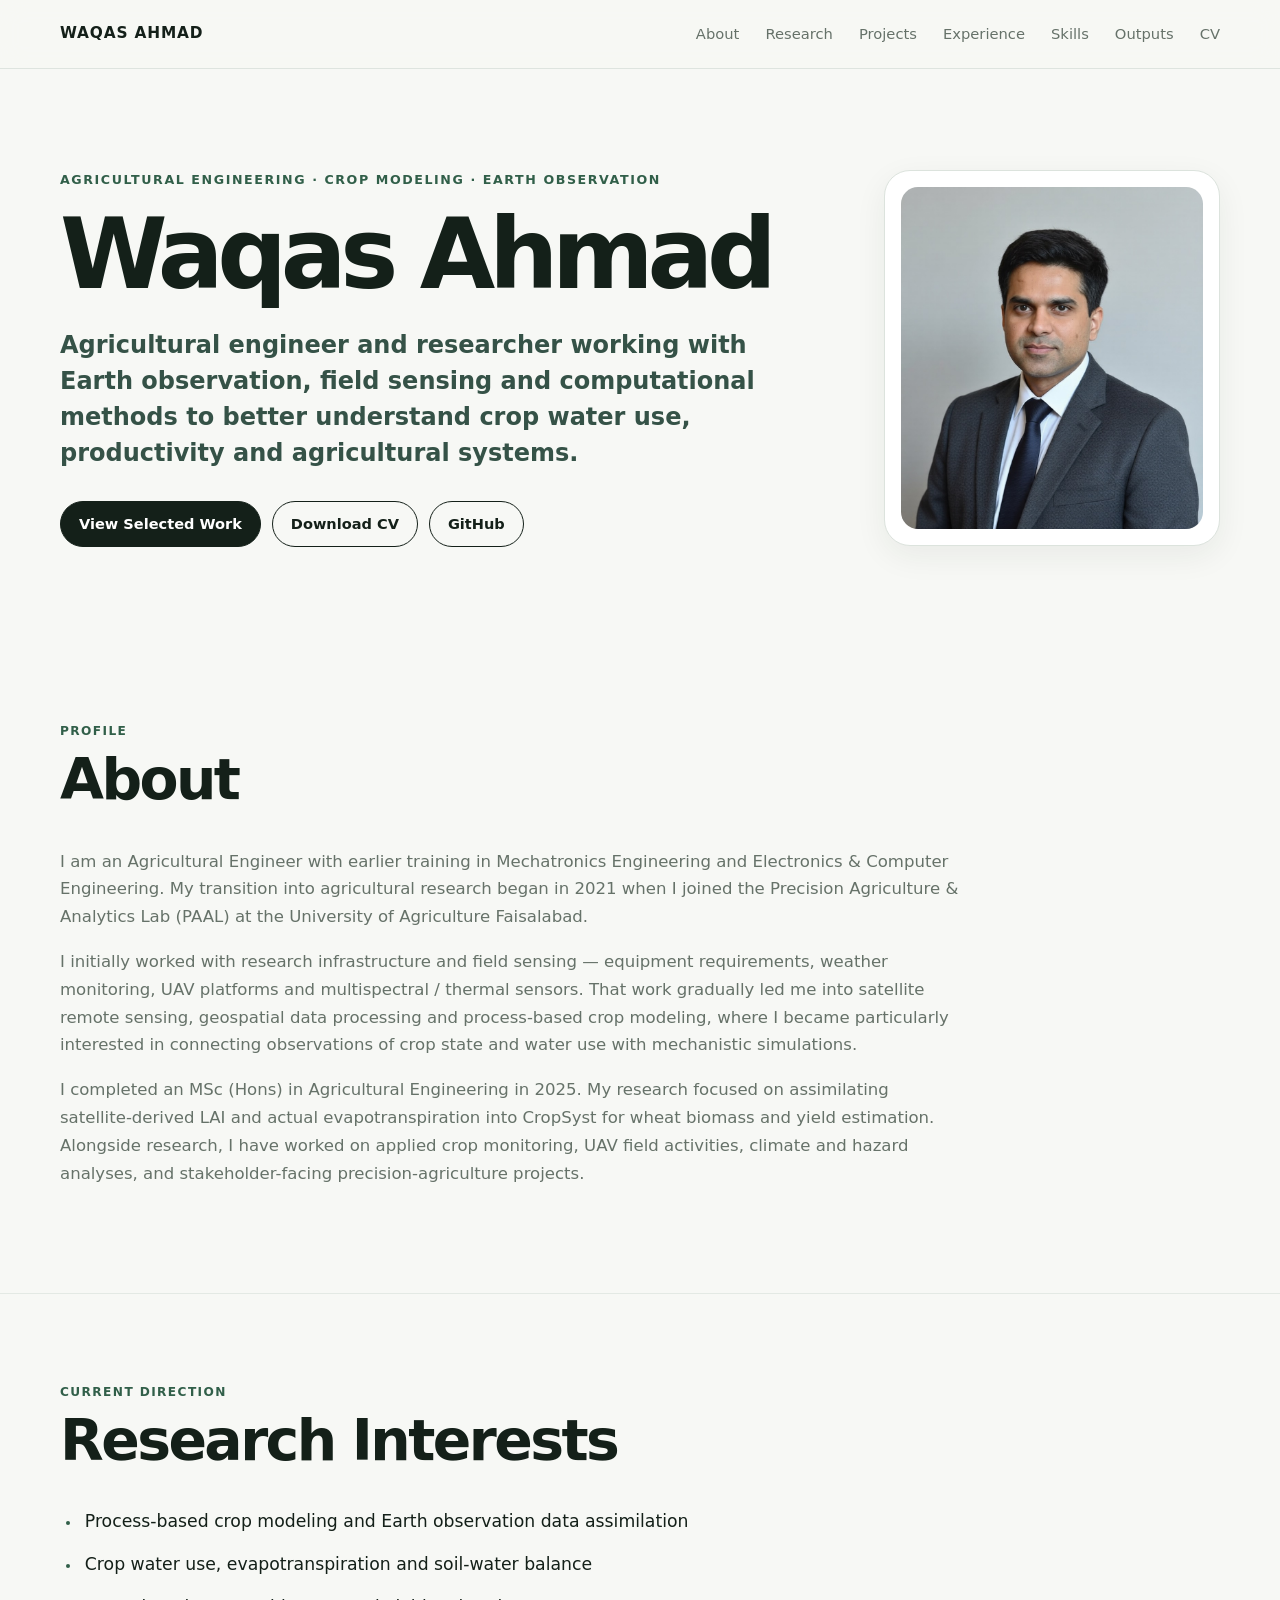
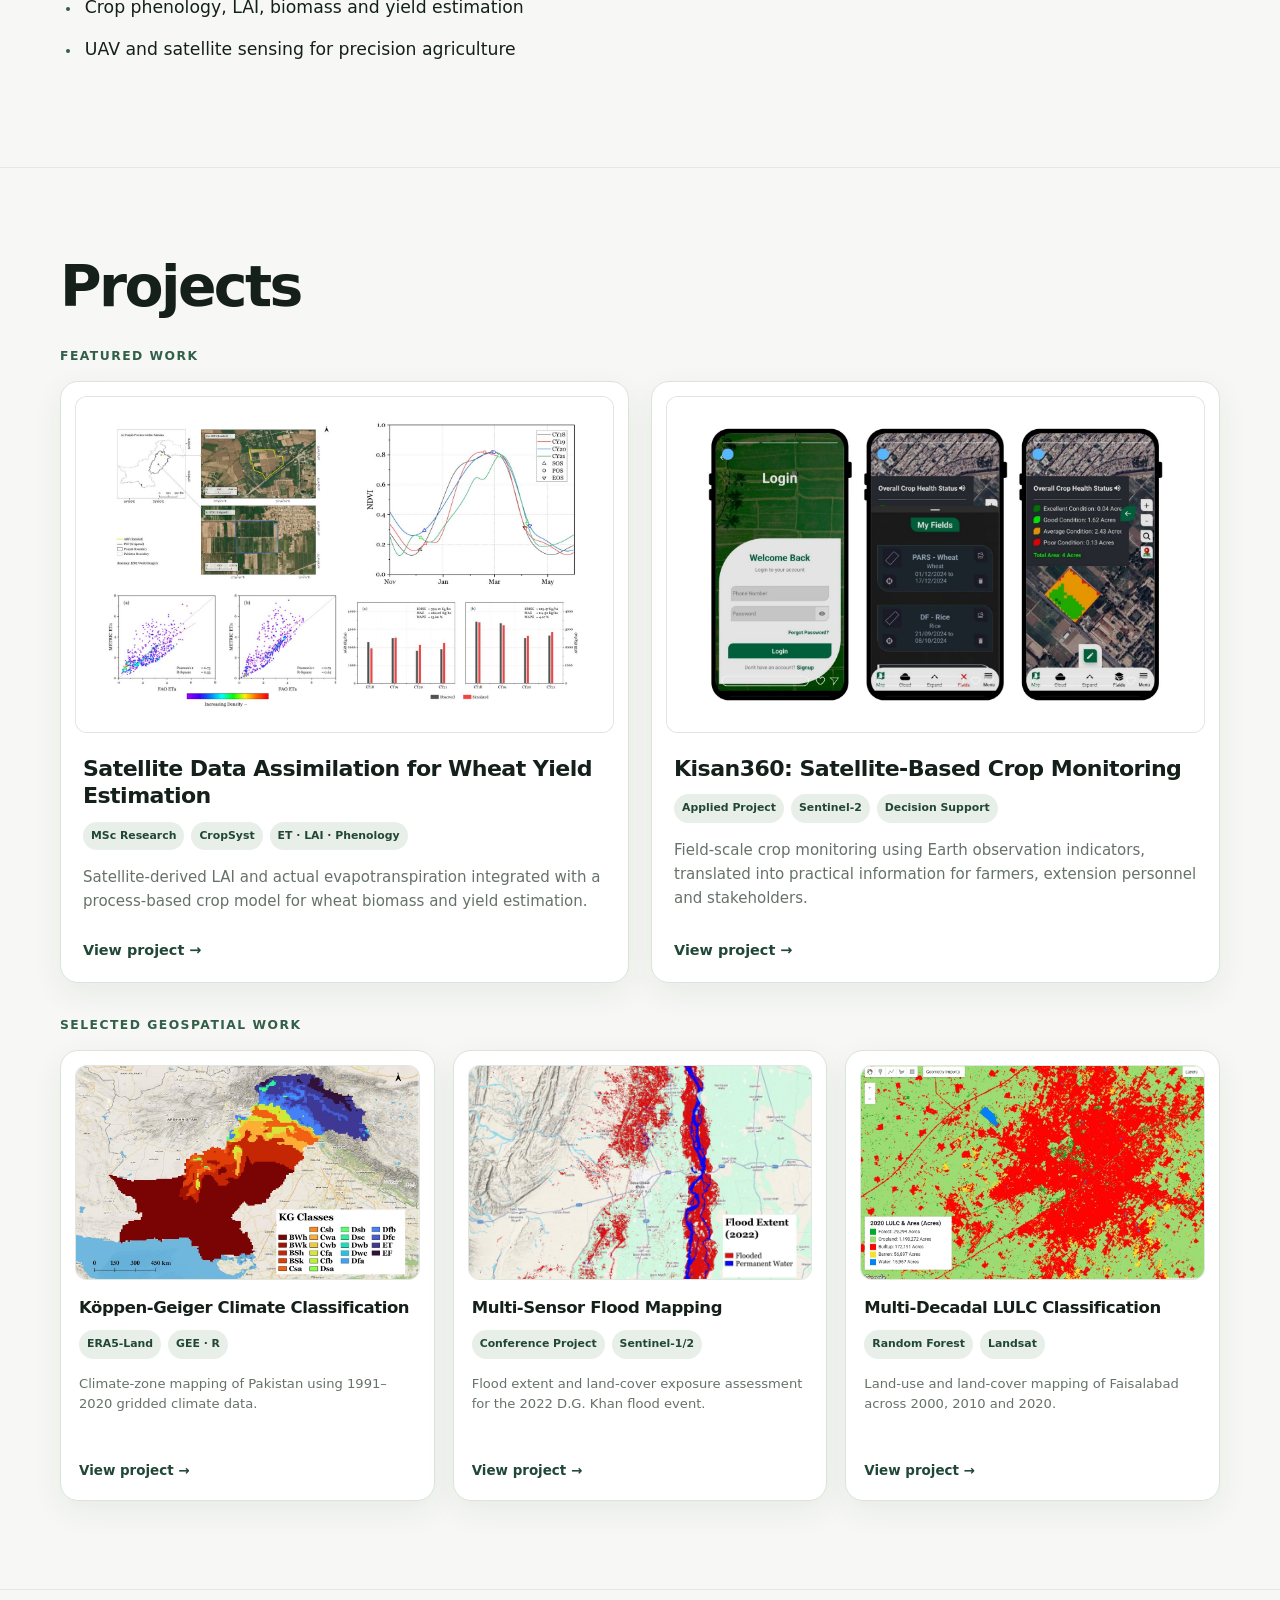
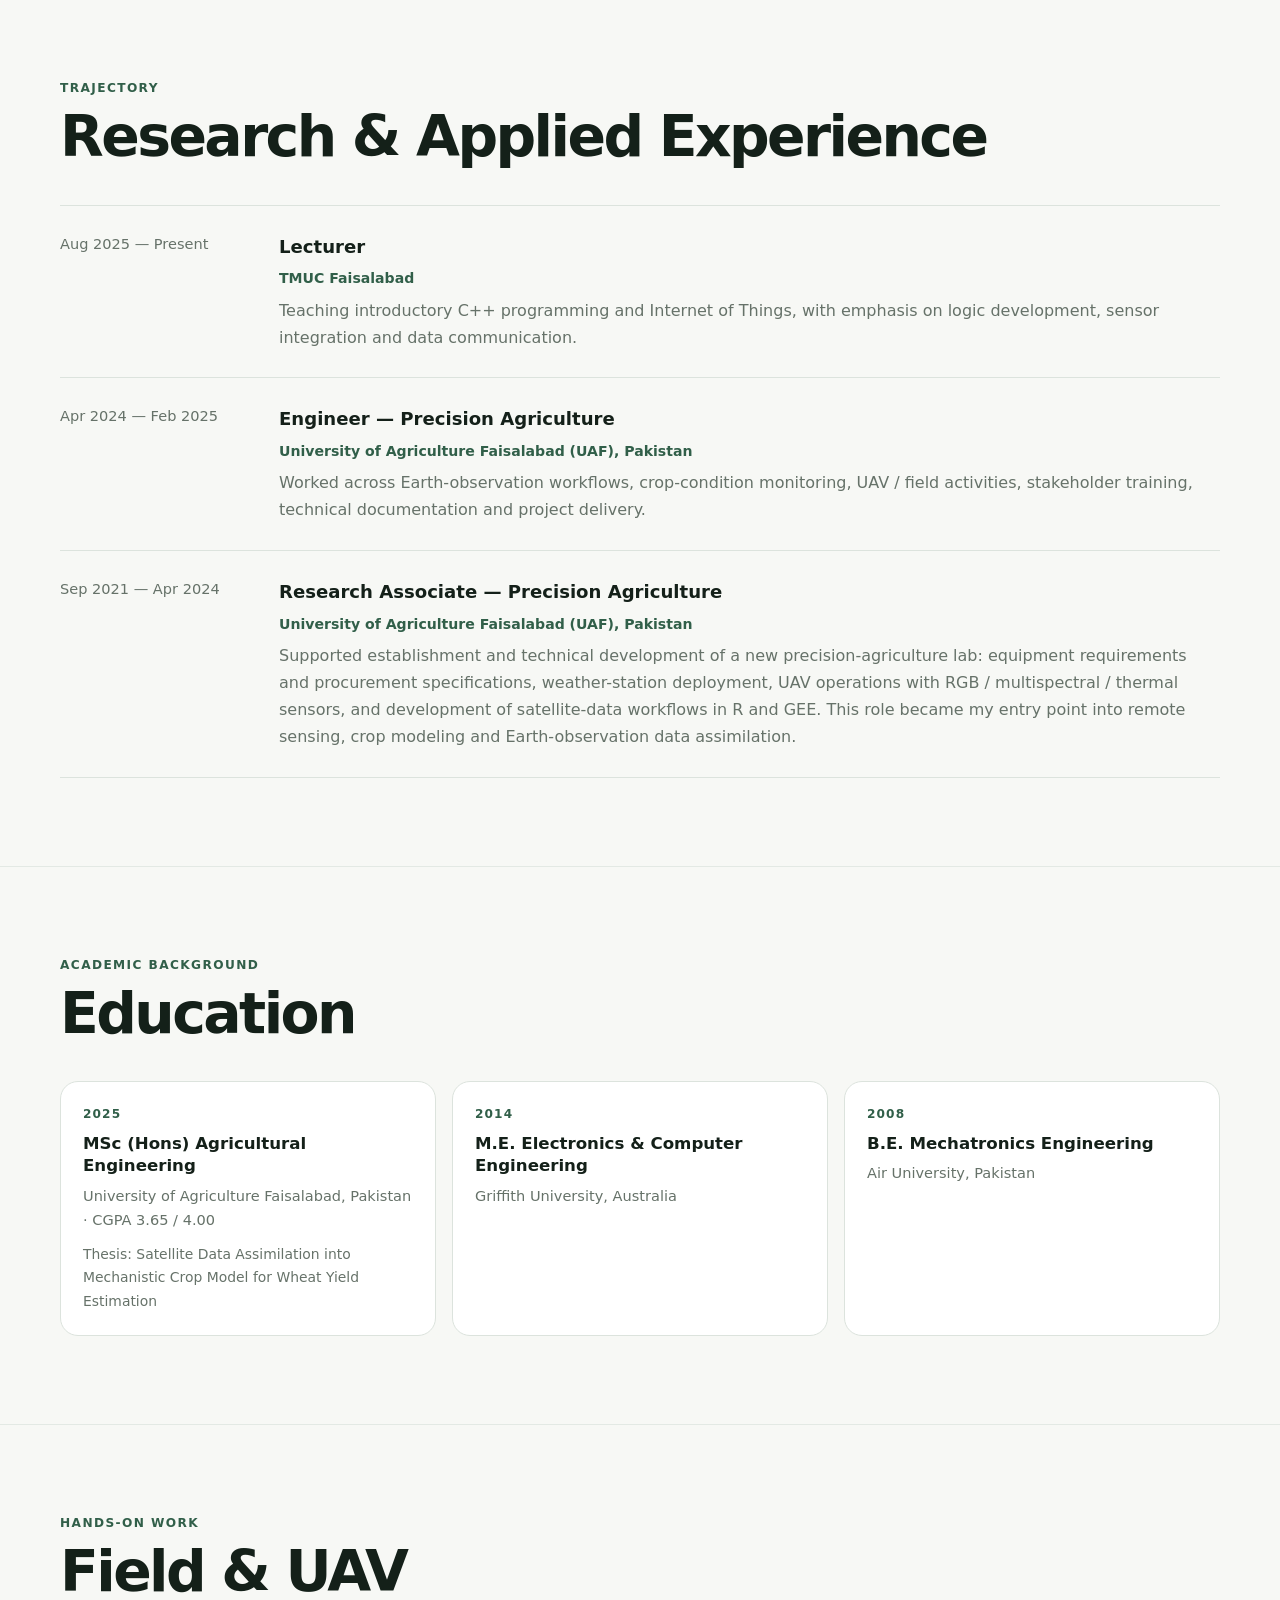
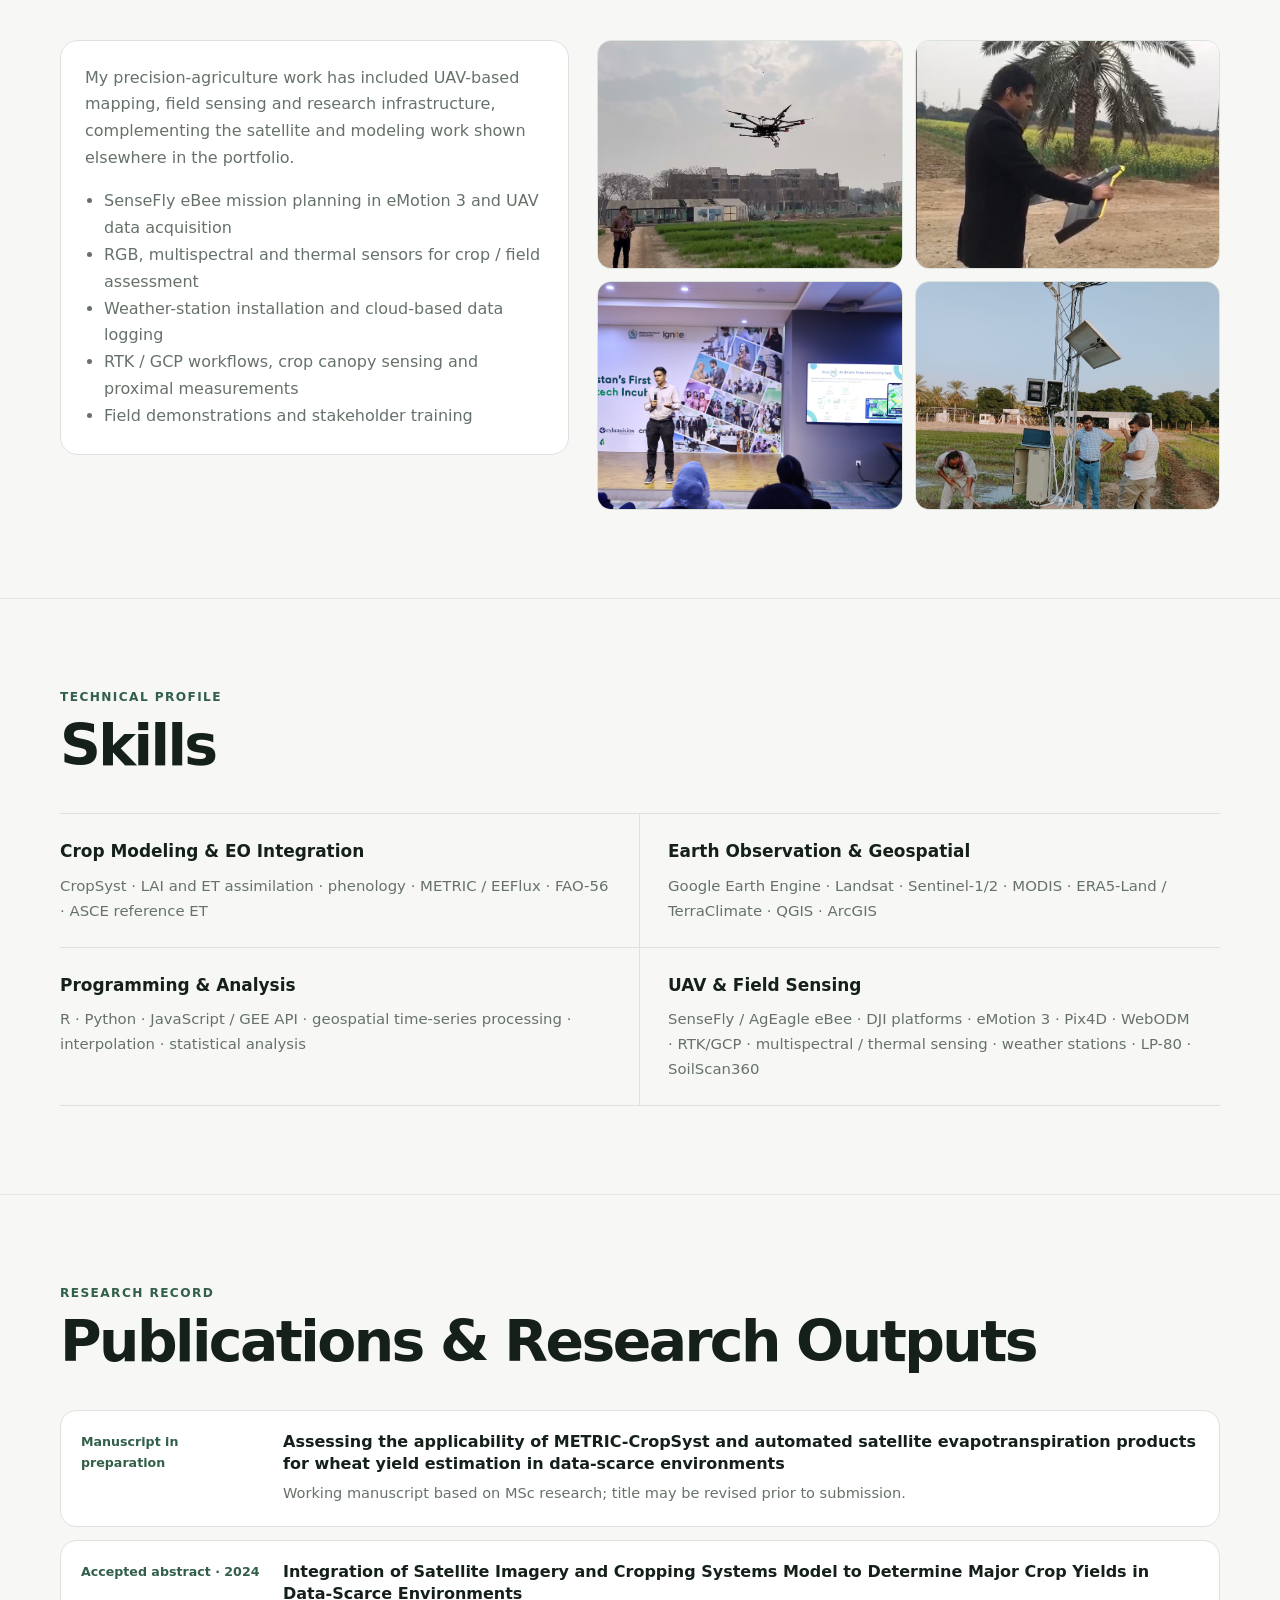
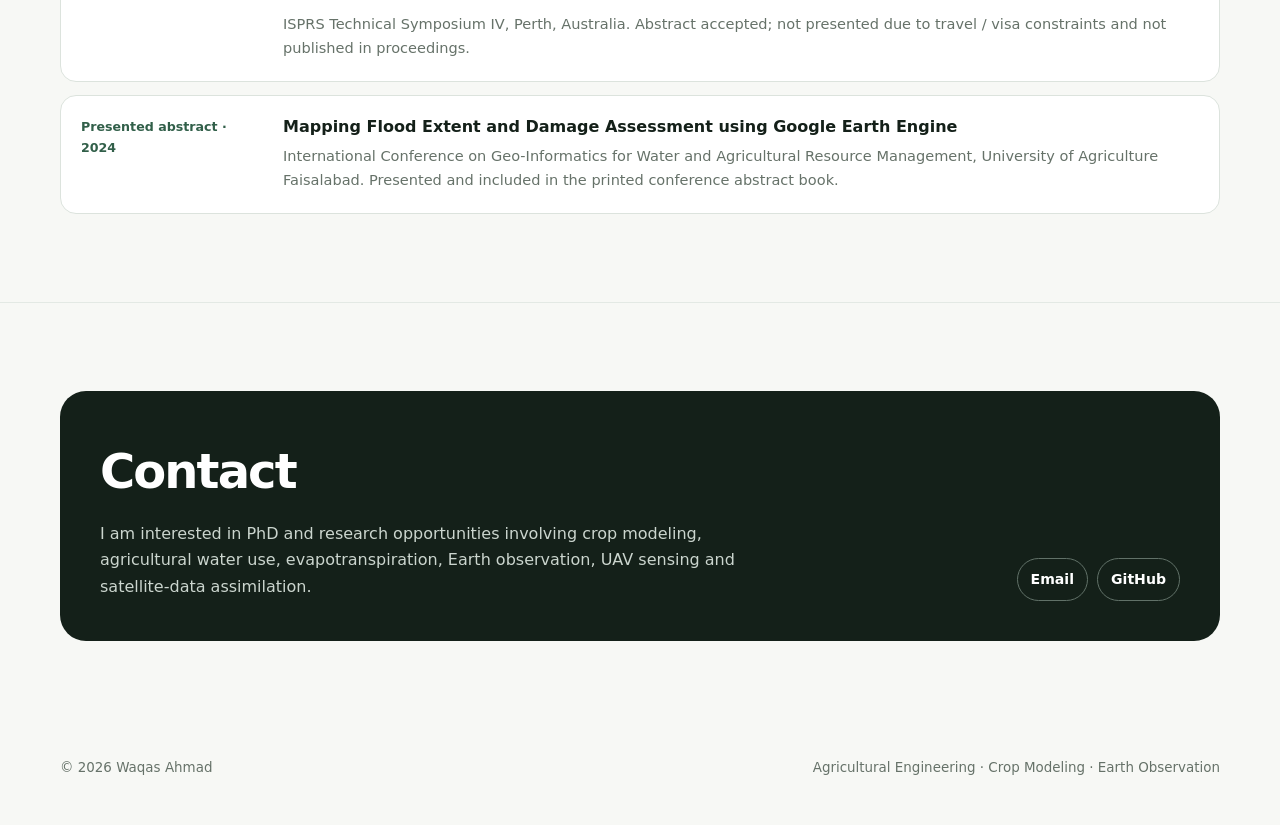
==== index.html @ 1b523e3c "Initial portfolio website 1st time uploading portfolio" ====
<!doctype html>
<html lang="en">
<head>
<meta charset="utf-8">
<meta name="viewport" content="width=device-width, initial-scale=1">
<meta name="description" content="Waqas Ahmad — agricultural engineer working with crop modeling, Earth observation, UAV sensing and geospatial analysis.">
<title>Waqas Ahmad | Agricultural Engineering · Crop Modeling · Earth Observation</title>
<link rel="stylesheet" href="styles.css">
</head>
<body>

<header class="site-header">
  <div class="container navbar">
    <a class="brand" href="index.html">WAQAS AHMAD</a>
    <button class="menu-btn" aria-label="Toggle navigation">☰</button>
    <nav class="nav">
      <a href="index.html#about">About</a>
      <a href="index.html#research">Research</a>
      <a href="index.html#projects">Projects</a>
      <a href="index.html#experience">Experience</a>
      <a href="index.html#skills">Skills</a>
      <a href="index.html#outputs">Outputs</a>
      <a href="assets/Waqas_Ahmad_CV.pdf">CV</a>
    </nav>
  </div>
</header>
<main id="top">

<section class="hero">
  <div class="container hero-grid">
    <div>
      <div class="eyebrow">Agricultural Engineering · Crop Modeling · Earth Observation</div>
      <h1>Waqas Ahmad</h1>
      <p class="hero-intro">
        Agricultural engineer and researcher working with Earth observation, field sensing and computational methods
        to better understand crop water use, productivity and agricultural systems.
      </p>
      <div class="actions">
        <a class="button primary" href="#projects">View Selected Work</a>
        <a class="button" href="assets/Waqas_Ahmad_CV.pdf">Download CV</a>
        <a class="button" href="https://github.com/vakasahmad" target="_blank" rel="noreferrer">GitHub</a>
      </div>
    </div>
    <div class="portrait">
      <img src="assets/images/profile.jpg" alt="Professional portrait of Waqas Ahmad">
    </div>
  </div>
</section>

<section class="section" id="about">
  <div class="container">
    <div class="section-kicker">Profile</div>
    <h2 class="section-heading">About</h2>
    <div class="prose">
      <p>
        I am an Agricultural Engineer with earlier training in Mechatronics Engineering and
        Electronics &amp; Computer Engineering. My transition into agricultural research began in 2021
        when I joined the Precision Agriculture &amp; Analytics Lab (PAAL) at the University of Agriculture Faisalabad.
      </p>
      <p>
        I initially worked with research infrastructure and field sensing — equipment requirements, weather monitoring,
        UAV platforms and multispectral / thermal sensors. That work gradually led me into satellite remote sensing,
        geospatial data processing and process-based crop modeling, where I became particularly interested in connecting
        observations of crop state and water use with mechanistic simulations.
      </p>
      <p>
        I completed an MSc (Hons) in Agricultural Engineering in 2025. My research focused on assimilating
        satellite-derived LAI and actual evapotranspiration into CropSyst for wheat biomass and yield
        estimation. Alongside research, I have worked on applied crop monitoring, UAV field activities, climate and
        hazard analyses, and stakeholder-facing precision-agriculture projects.
      </p>
    </div>
  </div>
</section>

<section class="section" id="research">
  <div class="container">
    <div class="section-kicker">Current direction</div>
    <h2 class="section-heading">Research Interests</h2>

    <ul class="research-interest-list">
      <li>Process-based crop modeling and Earth observation data assimilation</li>
      <li>Crop water use, evapotranspiration and soil-water balance</li>
      <li>Crop phenology, LAI, biomass and yield estimation</li>
      <li>UAV and satellite sensing for precision agriculture</li>
    </ul>
  </div>
</section>

<section class="section home-projects" id="projects">
  <div class="container">
    <h2 class="section-heading">Projects</h2>

    <div class="project-block-title">Featured Work</div>

    <div class="projects-featured-grid">

      <article class="project-card-vertical project-card-featured">
        <div class="project-thumb project-thumb-featured">
          <img
            src="assets/images/home-thesis-16x10.jpg"
            alt="Homepage thumbnail for the wheat yield project showing LAI, evapotranspiration, phenology and yield-model outputs">
        </div>

        <div class="project-card-content">
          <h3>Satellite Data Assimilation for Wheat Yield Estimation</h3>

          <div class="chips">
            <span class="chip">MSc Research</span>
            <span class="chip">CropSyst</span>
            <span class="chip">ET · LAI · Phenology</span>
          </div>

          <p>
            Satellite-derived LAI and actual evapotranspiration integrated with a
            process-based crop model for wheat biomass and yield estimation.
          </p>

          <a class="project-go" href="projects/wheat-yield.html">View project →</a>
        </div>
      </article>

      <article class="project-card-vertical project-card-featured">
        <div class="project-thumb project-thumb-featured">
          <img
            src="assets/images/home-kisan360-16x10.jpg"
            alt="Homepage thumbnail showing the Kisan360 field-scale crop monitoring portal">
        </div>

        <div class="project-card-content">
          <h3>Kisan360: Satellite-Based Crop Monitoring</h3>

          <div class="chips">
            <span class="chip">Applied Project</span>
            <span class="chip">Sentinel-2</span>
            <span class="chip">Decision Support</span>
          </div>

          <p>
            Field-scale crop monitoring using Earth observation indicators,
            translated into practical information for farmers, extension personnel
            and stakeholders.
          </p>

          <a class="project-go" href="projects/kisan360.html">View project →</a>
        </div>
      </article>

    </div>

    <div class="project-block-title selected-work-title">Selected Geospatial Work</div>

    <div class="projects-small-grid">

      <article class="project-card-vertical project-card-small">
        <div class="project-thumb project-thumb-small">
          <img
            src="assets/images/home-koppen-16x10.jpg"
            alt="Homepage thumbnail showing the Köppen-Geiger climate classification of Pakistan">
        </div>

        <div class="project-card-content">
          <h3>Köppen-Geiger Climate Classification</h3>

          <div class="chips">
            <span class="chip">ERA5-Land</span>
            <span class="chip">GEE · R</span>
          </div>

          <p>Climate-zone mapping of Pakistan using 1991–2020 gridded climate data.</p>

          <a class="project-go" href="projects/koppen-geiger.html">View project →</a>
        </div>
      </article>

      <article class="project-card-vertical project-card-small">
        <div class="project-thumb project-thumb-small">
          <img
            src="assets/images/home-flood-16x10.jpg"
            alt="Homepage thumbnail showing Sentinel-1 flood mapping for the 2022 D.G. Khan flood event">
        </div>

        <div class="project-card-content">
          <h3>Multi-Sensor Flood Mapping</h3>

          <div class="chips">
            <span class="chip">Conference Project</span>
            <span class="chip">Sentinel-1/2</span>
          </div>

          <p>Flood extent and land-cover exposure assessment for the 2022 D.G. Khan flood event.</p>

          <a class="project-go" href="projects/flood-mapping.html">View project →</a>
        </div>
      </article>

      <article class="project-card-vertical project-card-small">
        <div class="project-thumb project-thumb-small">
          <img
            src="assets/images/home-lulc-16x10.jpg"
            alt="Homepage thumbnail showing the Faisalabad land-use and land-cover classification">
        </div>

        <div class="project-card-content">
          <h3>Multi-Decadal LULC Classification</h3>

          <div class="chips">
            <span class="chip">Random Forest</span>
            <span class="chip">Landsat</span>
          </div>

          <p>Land-use and land-cover mapping of Faisalabad across 2000, 2010 and 2020.</p>

          <a class="project-go" href="projects/lulc.html">View project →</a>
        </div>
      </article>

    </div>
  </div>
</section>

<section class="section" id="experience">
  <div class="container">
    <div class="section-kicker">Trajectory</div>
    <h2 class="section-heading">Research &amp; Applied Experience</h2>
    <div class="timeline">
      <div class="role">
        <div class="role-date">Aug 2025 — Present</div>
        <div>
          <h3>Lecturer</h3>
          <div class="affiliation">TMUC Faisalabad</div>
          <p>Teaching introductory C++ programming and Internet of Things, with emphasis on logic development, sensor integration and data communication.</p>
        </div>
      </div>
      <div class="role">
        <div class="role-date">Apr 2024 — Feb 2025</div>
        <div>
          <h3>Engineer — Precision Agriculture</h3>
          <div class="affiliation">University of Agriculture Faisalabad (UAF), Pakistan</div>
          <p>Worked across Earth-observation workflows, crop-condition monitoring, UAV / field activities, stakeholder training, technical documentation and project delivery.</p>
        </div>
      </div>
      <div class="role">
        <div class="role-date">Sep 2021 — Apr 2024</div>
        <div>
          <h3>Research Associate — Precision Agriculture</h3>
          <div class="affiliation">University of Agriculture Faisalabad (UAF), Pakistan</div>
          <p>
            Supported establishment and technical development of a new precision-agriculture lab: equipment requirements and procurement specifications,
            weather-station deployment, UAV operations with RGB / multispectral / thermal sensors, and development of satellite-data workflows in R and GEE.
            This role became my entry point into remote sensing, crop modeling and Earth-observation data assimilation.
          </p>
        </div>
      </div>
    </div>
  </div>
</section>

<section class="section" id="education">
  <div class="container">
    <div class="section-kicker">Academic background</div>
    <h2 class="section-heading">Education</h2>
    <div class="edu-grid">
      <article class="edu">
        <div class="year">2025</div>
        <h3>MSc (Hons) Agricultural Engineering</h3>
        <p>University of Agriculture Faisalabad, Pakistan · CGPA 3.65 / 4.00</p>
        <p class="detail">Thesis: Satellite Data Assimilation into Mechanistic Crop Model for Wheat Yield Estimation</p>
      </article>
      <article class="edu">
        <div class="year">2014</div>
        <h3>M.E. Electronics &amp; Computer Engineering</h3>
        <p>Griffith University, Australia</p>
      </article>
      <article class="edu">
        <div class="year">2008</div>
        <h3>B.E. Mechatronics Engineering</h3>
        <p>Air University, Pakistan</p>
      </article>
    </div>
  </div>
</section>

<section class="section" id="field">
  <div class="container">
    <div class="section-kicker">Hands-on work</div>
    <h2 class="section-heading">Field &amp; UAV</h2>
    <div class="field-grid">
      <div class="field-copy">
        <p>
          My precision-agriculture work has included UAV-based mapping, field sensing and research infrastructure,
          complementing the satellite and modeling work shown elsewhere in the portfolio.
        </p>
        <ul>
          <li>SenseFly eBee mission planning in eMotion 3 and UAV data acquisition</li>
          <li>RGB, multispectral and thermal sensors for crop / field assessment</li>
          <li>Weather-station installation and cloud-based data logging</li>
          <li>RTK / GCP workflows, crop canopy sensing and proximal measurements</li>
          <li>Field demonstrations and stakeholder training</li>
        </ul>
      </div>
      <div class="field-gallery">
        <div class="field-photo">
          <img src="assets/images/field-uav-operation.jpg" alt="Waqas Ahmad preparing or operating a SenseFly eBee UAV during agricultural field work" data-fallback>
          <span class="fallback-copy"></span>
        </div>
        <div class="field-photo">
          <img src="assets/images/field-multispectral.jpg" alt="Agricultural UAV field campaign using multispectral or thermal sensing equipment" data-fallback>
          <span class="fallback-copy"></span>
        </div>
        <div class="field-photo">
          <img src="assets/images/field-sensors.jpg" alt="Field measurement activity using crop canopy, soil or weather sensing equipment" data-fallback>
          <span class="fallback-copy"></span>
        </div>
        <div class="field-photo">
          <img src="assets/images/field-training.jpg" alt="Precision-agriculture field demonstration or stakeholder training activity" data-fallback>
          <span class="fallback-copy"></span>
        </div>
      </div>
    </div>
  </div>
</section>

<section class="section" id="skills">
  <div class="container">
    <div class="section-kicker">Technical profile</div>
    <h2 class="section-heading">Skills</h2>
    <div class="skills">
      <div class="skill"><h3>Crop Modeling &amp; EO Integration</h3><p>CropSyst · LAI and ET assimilation · phenology · METRIC / EEFlux · FAO-56 · ASCE reference ET</p></div>
      <div class="skill"><h3>Earth Observation &amp; Geospatial</h3><p>Google Earth Engine · Landsat · Sentinel-1/2 · MODIS · ERA5-Land / TerraClimate · QGIS · ArcGIS</p></div>
      <div class="skill"><h3>Programming &amp; Analysis</h3><p>R · Python · JavaScript / GEE API · geospatial time-series processing · interpolation · statistical analysis</p></div>
      <div class="skill"><h3>UAV &amp; Field Sensing</h3><p>SenseFly / AgEagle eBee · DJI platforms · eMotion 3 · Pix4D · WebODM · RTK/GCP · multispectral / thermal sensing · weather stations · LP-80 · SoilScan360</p></div>
    </div>
  </div>
</section>

<section class="section" id="outputs">
  <div class="container">
    <div class="section-kicker">Research record</div>
    <h2 class="section-heading">Publications &amp; Research Outputs</h2>
    <div class="outputs">
      <article class="output">
        <div class="output-status">Manuscript in preparation</div>
        <div>
          <h3>Assessing the applicability of METRIC-CropSyst and automated satellite evapotranspiration products for wheat yield estimation in data-scarce environments</h3>
          <p>Working manuscript based on MSc research; title may be revised prior to submission.</p>
        </div>
      </article>
      <article class="output">
        <div class="output-status">Accepted abstract · 2024</div>
        <div>
          <h3>Integration of Satellite Imagery and Cropping Systems Model to Determine Major Crop Yields in Data-Scarce Environments</h3>
          <p>ISPRS Technical Symposium IV, Perth, Australia. Abstract accepted; not presented due to travel / visa constraints and not published in proceedings.</p>
        </div>
      </article>
      <article class="output">
        <div class="output-status">Presented abstract · 2024</div>
        <div>
          <h3>Mapping Flood Extent and Damage Assessment using Google Earth Engine</h3>
          <p>International Conference on Geo-Informatics for Water and Agricultural Resource Management, University of Agriculture Faisalabad. Presented and included in the printed conference abstract book.</p>
        </div>
      </article>
    </div>
  </div>
</section>

<section class="section">
  <div class="container">
    <div class="contact">
      <div>
        <h2>Contact</h2>
        <p>I am interested in PhD and research opportunities involving crop modeling, agricultural water use, evapotranspiration, Earth observation, UAV sensing and satellite-data assimilation.</p>
      </div>
      <div class="contact-links">
        <a href="mailto:vakasahmad@gmail.com">Email</a>
        <a href="https://github.com/vakasahmad" target="_blank" rel="noreferrer">GitHub</a>
      </div>
    </div>
  </div>
</section>

</main>

<footer class="footer">
  <div class="container footer-row">
    <span>© 2026 Waqas Ahmad</span>
    <span>Agricultural Engineering · Crop Modeling · Earth Observation</span>
  </div>
</footer>
<script src="script.js"></script>
</body>
</html>
---- styles.css ----
:root{
  --bg:#f7f8f5;
  --surface:#ffffff;
  --surface-2:#f0f3ef;
  --text:#142019;
  --muted:#667269;
  --line:#dce3dd;
  --accent:#315f49;
  --accent-dark:#214737;
  --accent-soft:#e8efe9;
  --shadow:0 10px 32px rgba(24,42,31,.065);
  --radius:18px;
  --max:1160px;
}
*{box-sizing:border-box}
html{scroll-behavior:smooth}
body{
  margin:0;background:var(--bg);color:var(--text);
  font-family:Inter,ui-sans-serif,system-ui,-apple-system,BlinkMacSystemFont,"Segoe UI",sans-serif;
  line-height:1.68;-webkit-font-smoothing:antialiased;
}
img{display:block;max-width:100%}
a{color:inherit;text-decoration:none}
p{margin-top:0}
.container{width:min(calc(100% - 40px),var(--max));margin:0 auto}

/* Header */
.site-header{
  position:sticky;top:0;z-index:50;
  background:rgba(247,248,245,.91);
  backdrop-filter:blur(13px);
  border-bottom:1px solid rgba(220,227,221,.9);
}
.navbar{min-height:68px;display:flex;align-items:center;justify-content:space-between;gap:24px}
.brand{font-size:.96rem;font-weight:900;letter-spacing:.055em}
.nav{display:flex;align-items:center;gap:26px;color:var(--muted);font-size:.92rem}
.nav a:hover{color:var(--text)}
.menu-btn{display:none;border:0;background:transparent;font-size:1.4rem;cursor:pointer}

/* Hero */
.hero{padding:100px 0 86px}
.hero-grid{display:grid;grid-template-columns:1.38fr .62fr;gap:76px;align-items:center}
.eyebrow{
  color:var(--accent);font-size:.79rem;font-weight:900;
  letter-spacing:.125em;text-transform:uppercase;margin-bottom:18px;
}
.hero h1{
  font-size:clamp(3.6rem,8vw,6.1rem);line-height:.95;letter-spacing:-.065em;margin:0;
}
.hero-intro{
  margin:26px 0 0;max-width:800px;
  color:#355247;font-size:clamp(1.16rem,2vw,1.5rem);line-height:1.5;font-weight:560;
}
.actions{display:flex;gap:11px;flex-wrap:wrap;margin-top:30px}
.button{
  display:inline-flex;min-height:46px;align-items:center;justify-content:center;
  border:1px solid var(--text);border-radius:999px;padding:0 18px;
  font-size:.91rem;font-weight:800;transition:.18s ease;
}
.button:hover{transform:translateY(-1px)}
.button.primary{background:var(--text);color:#fff}
.portrait{
  padding:16px;background:var(--surface);border:1px solid var(--line);
  border-radius:26px;box-shadow:var(--shadow)
}
.portrait img{
  width:100%;aspect-ratio:1/1.13;object-fit:cover;object-position:center 27%;
  border-radius:17px
}
.quick-facts{
  margin-top:36px;border-top:1px solid var(--line);
  display:grid;grid-template-columns:repeat(3,1fr);max-width:820px
}
.quick-fact{padding:16px 22px 0 0}
.quick-fact b{display:block;font-size:.85rem}
.quick-fact span{color:var(--muted);font-size:.86rem}

/* Main sections */
.section{padding:88px 0}
.section + .section{border-top:1px solid rgba(220,227,221,.7)}
.section-heading{
  font-size:clamp(2.3rem,4.7vw,3.55rem);letter-spacing:-.045em;line-height:1.06;
  margin:0 0 38px
}
.section-kicker{
  color:var(--accent);text-transform:uppercase;letter-spacing:.115em;
  font-size:.76rem;font-weight:900;margin-bottom:8px
}
.prose{max-width:900px;color:var(--muted);font-size:1.035rem}
.prose p{margin-bottom:17px}
.prose strong{color:var(--text)}

/* Research interests */
.interest-list{border-top:1px solid var(--line)}
.interest{
  display:grid;grid-template-columns:58px 1fr;gap:24px;
  padding:23px 0;border-bottom:1px solid var(--line)
}
.interest-num{color:var(--accent);font-size:.78rem;font-weight:900;letter-spacing:.08em}
.interest h3{margin:0 0 7px;font-size:1.18rem;line-height:1.35}
.interest p{margin:0;color:var(--muted);max-width:900px}

/* Project showcase */
.project-block-title{
  color:var(--accent);font-size:.77rem;letter-spacing:.12em;text-transform:uppercase;
  font-weight:900;margin:0 0 16px
}
.featured-grid{display:grid;grid-template-columns:1fr 1fr;gap:22px;margin-bottom:32px}
.featured-card{
  background:var(--surface);border:1px solid var(--line);border-radius:20px;
  overflow:hidden;box-shadow:var(--shadow);display:grid;grid-template-columns:.9fr 1.1fr;
  min-height:390px;transition:.18s ease
}
.featured-card:hover,.small-project:hover{transform:translateY(-2px);box-shadow:0 15px 36px rgba(24,42,31,.09)}
.project-visual{
  min-height:280px;background:linear-gradient(135deg,rgba(49,95,73,.13),rgba(49,95,73,.025)),var(--surface-2);
  overflow:hidden;position:relative
}
.project-visual img{width:100%;height:100%;object-fit:cover}
.project-visual.missing-image{display:grid;place-items:center;padding:24px;text-align:center}
.project-visual.missing-image img{display:none}
.fallback-copy{display:none;color:var(--muted);font-size:.9rem;max-width:290px;line-height:1.5}
.missing-image .fallback-copy{display:block}
.featured-body{padding:25px;display:flex;flex-direction:column}
.label{
  color:var(--accent);font-size:.73rem;letter-spacing:.08em;text-transform:uppercase;font-weight:900
}
.featured-card h3,.small-project h3{
  margin:9px 0 11px;font-size:1.35rem;line-height:1.25;letter-spacing:-.025em
}
.featured-card p,.small-project p{color:var(--muted);font-size:.93rem}
.chips{display:flex;gap:7px;flex-wrap:wrap;margin:2px 0 17px}
.chip{
  background:var(--accent-soft);color:var(--accent-dark);
  padding:5px 9px;border-radius:999px;font-size:.73rem;font-weight:780
}
.project-go{margin-top:auto;color:var(--accent-dark);font-weight:850;font-size:.9rem}
.small-project-grid{display:grid;grid-template-columns:repeat(3,1fr);gap:18px}
.small-project{
  background:var(--surface);border:1px solid var(--line);border-radius:18px;
  box-shadow:var(--shadow);overflow:hidden;transition:.18s ease
}
.small-project .project-visual{height:190px;min-height:190px}
.small-project-body{padding:20px}

/* Experience */
.timeline{border-top:1px solid var(--line)}
.role{
  display:grid;grid-template-columns:185px 1fr;gap:34px;
  padding:26px 0;border-bottom:1px solid var(--line)
}
.role-date{color:var(--muted);font-size:.91rem}
.role h3{margin:0 0 5px;font-size:1.13rem}
.role .affiliation{font-size:.88rem;color:var(--accent);font-weight:750;margin-bottom:7px}
.role p{margin:0;color:var(--muted)}

/* Education */
.edu-grid{display:grid;grid-template-columns:repeat(3,1fr);gap:16px}
.edu{
  padding:22px;background:var(--surface);border:1px solid var(--line);
  border-radius:18px
}
.edu .year{font-size:.76rem;color:var(--accent);font-weight:900;letter-spacing:.09em;text-transform:uppercase}
.edu h3{font-size:1.04rem;line-height:1.36;margin:8px 0 6px}
.edu p{font-size:.91rem;color:var(--muted);margin:0}
.edu .detail{margin-top:10px;font-size:.87rem}

/* Field */
.field-grid{display:grid;grid-template-columns:.9fr 1.1fr;gap:28px;align-items:start}
.field-copy{
  background:var(--surface);border:1px solid var(--line);border-radius:18px;padding:24px
}
.field-copy p{color:var(--muted)}
.field-copy ul{color:var(--muted);padding-left:19px;margin-bottom:0}
.field-gallery{display:grid;grid-template-columns:1fr 1fr;gap:12px}
.field-photo{
  aspect-ratio:4/3;border:1px solid var(--line);border-radius:14px;overflow:hidden;
  background:linear-gradient(135deg,rgba(49,95,73,.13),rgba(49,95,73,.025)),var(--surface-2)
}
.field-photo img{width:100%;height:100%;object-fit:cover}
.field-photo.missing-image{display:grid;place-items:center;padding:16px;text-align:center}
.field-photo.missing-image img{display:none}
.field-photo .fallback-copy{font-size:.8rem}

/* Skills */
.skills{display:grid;grid-template-columns:1fr 1fr;border-top:1px solid var(--line)}
.skill{padding:23px 28px 23px 0;border-bottom:1px solid var(--line)}
.skill:nth-child(odd){border-right:1px solid var(--line)}
.skill:nth-child(even){padding-left:28px}
.skill h3{margin:0 0 8px;font-size:1.06rem}
.skill p{margin:0;color:var(--muted);font-size:.93rem}

/* Outputs */
.outputs{display:grid;gap:13px}
.output{
  display:grid;grid-template-columns:180px 1fr;gap:22px;
  background:var(--surface);border:1px solid var(--line);border-radius:16px;padding:20px
}
.output-status{color:var(--accent);font-size:.79rem;font-weight:900}
.output h3{font-size:1rem;margin:0 0 6px;line-height:1.4}
.output p{margin:0;color:var(--muted);font-size:.91rem}

/* Contact */
.contact{
  padding:40px;background:var(--text);color:#fff;border-radius:26px;
  display:flex;justify-content:space-between;align-items:flex-end;gap:24px
}
.contact h2{font-size:clamp(2rem,4vw,3rem);margin:0 0 9px;letter-spacing:-.04em}
.contact p{margin:0;color:#cbd5ce;max-width:680px}
.contact-links{display:flex;gap:9px;flex-wrap:wrap}
.contact-links a{border:1px solid #617168;border-radius:999px;padding:9px 13px;font-size:.88rem;font-weight:780}

/* Project pages */
.project-page-hero{padding:78px 0 66px}
.project-hero-grid{display:grid;grid-template-columns:1.15fr .85fr;gap:54px;align-items:center}
.project-hero-media{
  min-height:480px;border:1px solid var(--line);border-radius:20px;overflow:hidden;
  background:var(--surface-2);box-shadow:var(--shadow)
}
.project-hero-media img{width:100%;height:100%;min-height:480px;object-fit:cover}
.project-hero-media.missing-image{display:grid;place-items:center;padding:30px;text-align:center}
.project-hero-media.missing-image img{display:none}
.project-page-hero h1{
  margin:10px 0 17px;font-size:clamp(2.6rem,5.5vw,4.7rem);
  line-height:1.02;letter-spacing:-.055em
}
.project-one-liner{color:var(--muted);font-size:1.08rem}
.project-meta{
  margin-top:24px;border-top:1px solid var(--line);
  display:grid;grid-template-columns:1fr 1fr;gap:0
}
.meta-item{padding:12px 16px 12px 0;border-bottom:1px solid var(--line)}
.meta-item:nth-child(even){padding-left:16px;border-left:1px solid var(--line)}
.meta-item b{display:block;color:var(--accent);font-size:.69rem;text-transform:uppercase;letter-spacing:.09em;margin-bottom:3px}
.meta-item span{font-size:.86rem}
.project-body{padding:0 0 88px}
.content-width{max-width:900px;margin:0 auto}
.content-section{padding:58px 0;border-top:1px solid var(--line)}
.content-section h2{
  font-size:clamp(1.75rem,3vw,2.45rem);margin:0 0 20px;letter-spacing:-.035em
}
.content-section h3{margin:25px 0 8px}
.content-section p,.content-section li{color:var(--muted)}
.content-section ul{padding-left:21px}
.figure-grid{display:grid;grid-template-columns:1fr 1fr;gap:16px;margin-top:25px}
.figure{
  margin:25px 0 0;background:var(--surface);border:1px solid var(--line);
  border-radius:17px;overflow:hidden
}
.figure img{width:100%;height:auto}
.figure.missing-image{min-height:330px;display:grid;place-items:center;padding:25px;text-align:center;background:var(--surface-2)}
.figure.missing-image img{display:none}
.figure .fallback-copy{font-size:.88rem}
.caption{padding:11px 14px;border-top:1px solid var(--line);font-size:.82rem;color:var(--muted)}
.workflow{
  display:grid;grid-template-columns:repeat(5,1fr);gap:10px;margin-top:24px
}
.workflow-step{
  padding:15px;background:var(--surface);border:1px solid var(--line);border-radius:14px
}
.workflow-step b{display:block;font-size:.84rem;margin:6px 0 4px}
.workflow-step span{color:var(--muted);font-size:.78rem;line-height:1.4}
.step-num{color:var(--accent);font-size:.7rem;font-weight:900;letter-spacing:.08em}
.metrics{display:grid;grid-template-columns:repeat(4,1fr);gap:12px;margin-top:25px}
.metric{background:var(--text);color:#fff;border-radius:16px;padding:20px}
.metric strong{display:block;font-size:2rem;letter-spacing:-.045em;line-height:1}
.metric span{display:block;color:#cad5ce;font-size:.82rem;margin-top:7px}
.note{
  border-left:3px solid var(--accent);background:var(--accent-soft);color:var(--accent-dark);
  border-radius:0 12px 12px 0;padding:15px 17px;margin-top:22px
}
.data-tools{display:flex;gap:8px;flex-wrap:wrap;margin-top:18px}
.data-tools span{
  background:var(--accent-soft);color:var(--accent-dark);
  border-radius:999px;padding:6px 10px;font-size:.78rem;font-weight:780
}
.back{display:inline-block;margin-top:24px;color:var(--accent-dark);font-size:.9rem;font-weight:850}

/* Tables */
.clean-table{width:100%;border-collapse:collapse;margin-top:20px;font-size:.9rem}
.clean-table th,.clean-table td{padding:10px 11px;border-bottom:1px solid var(--line);text-align:left}
.clean-table th{font-size:.77rem;text-transform:uppercase;letter-spacing:.07em;color:var(--accent)}

/* Footer */
.footer{padding:28px 0 45px;color:var(--muted);font-size:.84rem}
.footer-row{display:flex;justify-content:space-between;gap:18px;flex-wrap:wrap}

/* Responsive */
@media(max-width:980px){
  .hero-grid,.project-hero-grid{grid-template-columns:1fr}
  .portrait{max-width:470px}
  .featured-grid{grid-template-columns:1fr}
  .small-project-grid{grid-template-columns:1fr 1fr}
  .field-grid{grid-template-columns:1fr}
  .edu-grid{grid-template-columns:1fr}
  .project-hero-media{min-height:380px}
  .project-hero-media img{min-height:380px}
  .workflow{grid-template-columns:1fr 1fr}
  .metrics{grid-template-columns:1fr 1fr}
}
@media(max-width:720px){
  .container{width:min(calc(100% - 28px),var(--max))}
  .menu-btn{display:block}
  .nav{
    display:none;position:absolute;top:68px;left:14px;right:14px;
    padding:16px;background:var(--surface);border:1px solid var(--line);border-radius:15px;
    box-shadow:var(--shadow);flex-direction:column;align-items:flex-start;gap:13px
  }
  .nav.open{display:flex}
  .hero{padding:70px 0}
  .quick-facts{grid-template-columns:1fr}
  .section{padding:68px 0}
  .featured-card{grid-template-columns:1fr}
  .small-project-grid{grid-template-columns:1fr}
  .role{grid-template-columns:1fr;gap:6px}
  .skills{grid-template-columns:1fr}
  .skill,.skill:nth-child(even){padding:20px 0}
  .skill:nth-child(odd){border-right:0}
  .output{grid-template-columns:1fr;gap:6px}
  .contact{flex-direction:column;align-items:flex-start;padding:28px}
  .figure-grid{grid-template-columns:1fr}
  .workflow,.metrics{grid-template-columns:1fr}
  .project-meta{grid-template-columns:1fr}
  .meta-item:nth-child(even){padding-left:0;border-left:0}
}


/* =========================================================
   FINAL HOMEPAGE REFINEMENTS
   ========================================================= */

/* Header quick facts were removed from the HTML. */

/* Research interests: simple academic bullet list */
.research-interest-list {
  margin: 0;
  padding-left: 1.3rem;
  max-width: 960px;
}

.research-interest-list li {
  margin: 0 0 16px;
  padding-left: 4px;
  color: var(--text);
  font-size: 1.08rem;
  font-weight: 540;
  line-height: 1.55;
}

.research-interest-list li::marker {
  color: var(--accent);
  font-size: .8em;
}

/* ---------------------------------------------------------
   PROJECTS — match approved sample layout
   --------------------------------------------------------- */

.sample-featured-grid {
  grid-template-columns: repeat(2, minmax(0, 1fr));
  gap: 24px;
  margin-bottom: 34px;
}

.sample-featured-card {
  display: grid;
  grid-template-columns: minmax(0, .96fr) minmax(0, 1.04fr);
  min-height: 338px;
  border-radius: 18px;
  overflow: hidden;
}

.sample-featured-card .featured-body {
  order: 1;
  padding: 26px 24px;
}

.sample-featured-card .featured-visual {
  order: 2;
  height: 338px;
  min-height: 338px;
  border-left: 1px solid var(--line);
}

.sample-featured-card h3 {
  margin-top: 9px;
  font-size: 1.42rem;
  line-height: 1.24;
}

.sample-featured-card p {
  font-size: .94rem;
  line-height: 1.62;
  margin-bottom: 18px;
}

/* Scientific figures and screenshots should remain visible in full.
   Users can crop their source images manually later if they prefer. */
.figure-fit {
  background: #fbfcfa;
}

.figure-fit img {
  width: 100%;
  height: 100%;
  object-fit: contain !important;
  object-position: center;
  padding: 10px;
}

/* Kisan screenshots usually look better with less inset padding */
.sample-featured-card:nth-child(2) .figure-fit img {
  padding: 5px;
}

/* Selected geospatial work: compact horizontal cards */
.selected-work-title {
  margin-top: 4px;
}

.sample-small-grid {
  grid-template-columns: repeat(3, minmax(0, 1fr));
  gap: 18px;
}

.sample-small-project {
  display: grid;
  grid-template-columns: minmax(0, .48fr) minmax(0, .52fr);
  min-height: 236px;
  overflow: hidden;
}

.sample-small-project .small-project-visual {
  height: 236px;
  min-height: 236px;
  border-right: 1px solid var(--line);
}

.sample-small-project .small-project-body {
  padding: 18px 17px;
  display: flex;
  flex-direction: column;
  min-width: 0;
}

.sample-small-project h3 {
  font-size: 1.12rem;
  line-height: 1.28;
  margin: 8px 0 10px;
}

.sample-small-project p {
  font-size: .84rem;
  line-height: 1.52;
  margin-bottom: 12px;
}

.sample-small-project .chips {
  margin-bottom: 12px;
}

.sample-small-project .chip {
  font-size: .68rem;
  padding: 4px 8px;
}

.sample-small-project .project-go {
  margin-top: auto;
}

/* Ensure placeholders follow the same proportions */
.sample-featured-card .missing-image,
.sample-small-project .missing-image {
  min-height: inherit;
}

/* ---------------------------------------------------------
   Project detail pages: avoid accidental image cropping
   --------------------------------------------------------- */

.project-hero-media {
  background: #fbfcfa;
}

.project-hero-media img {
  object-fit: contain;
  object-position: center;
  padding: 12px;
}

.figure img {
  object-fit: contain;
  object-position: center;
}

/* Keep photos/screenshots natural when explicitly desired */
.photo-fit img {
  object-fit: cover !important;
  padding: 0 !important;
}

/* ---------------------------------------------------------
   Responsive behavior
   --------------------------------------------------------- */

@media (max-width: 1060px) {
  .sample-featured-grid {
    grid-template-columns: 1fr;
  }

  .sample-featured-card {
    min-height: 330px;
  }

  .sample-small-grid {
    grid-template-columns: 1fr;
  }

  .sample-small-project {
    grid-template-columns: 250px 1fr;
    min-height: 220px;
  }

  .sample-small-project .small-project-visual {
    height: 220px;
    min-height: 220px;
  }
}

@media (max-width: 720px) {
  .sample-featured-card {
    grid-template-columns: 1fr;
  }

  .sample-featured-card .featured-body {
    order: 2;
  }

  .sample-featured-card .featured-visual {
    order: 1;
    border-left: 0;
    border-bottom: 1px solid var(--line);
    height: 280px;
    min-height: 280px;
  }

  .sample-small-project {
    grid-template-columns: 1fr;
  }

  .sample-small-project .small-project-visual {
    height: 240px;
    min-height: 240px;
    border-right: 0;
    border-bottom: 1px solid var(--line);
  }

  .research-interest-list li {
    font-size: 1rem;
  }
}


/* =========================================================
   PROJECTS — FINAL SAMPLE-MATCHED LAYOUT
   ========================================================= */

.projects-section .section-heading {
  margin-bottom: 28px;
}

/* Two sample-like wide cards */
.projects-section .sample-featured-grid {
  display: grid;
  grid-template-columns: repeat(2, minmax(0, 1fr));
  gap: 24px;
  margin-bottom: 30px;
}

.projects-section .sample-featured-card {
  aspect-ratio: 1.78 / 1;
  min-height: 0;
  display: grid;
  grid-template-columns: 49% 51%;
  overflow: hidden;
  border-radius: 18px;
}

.projects-section .sample-featured-card .featured-body {
  order: 1;
  padding: clamp(18px, 2vw, 28px);
  display: flex;
  flex-direction: column;
  min-width: 0;
}

.projects-section .sample-featured-card .featured-visual {
  order: 2;
  height: 100%;
  min-height: 0;
  border-left: 1px solid var(--line);
}

.projects-section .sample-featured-card h3 {
  margin: 0 0 13px;
  font-size: clamp(1.02rem, 1.45vw, 1.45rem);
  line-height: 1.2;
  letter-spacing: -.025em;
}

.projects-section .sample-featured-card .chips {
  margin: 0 0 14px;
  gap: 7px;
}

.projects-section .sample-featured-card .chip {
  font-size: clamp(.62rem, .72vw, .76rem);
  padding: 5px 9px;
}

.projects-section .sample-featured-card p {
  margin: 0 0 14px;
  font-size: clamp(.76rem, .92vw, .94rem);
  line-height: 1.58;
}

.projects-section .sample-featured-card .project-go {
  margin-top: auto;
}

/* Figures should show fully; actual Kisan screenshot can crop to fill */
.projects-section .sample-featured-card .figure-fit img {
  width: 100%;
  height: 100%;
  object-fit: contain !important;
  object-position: center;
  padding: 10px;
}

.projects-section .kisan-featured .photo-fit img {
  width: 100%;
  height: 100%;
  object-fit: cover !important;
  object-position: center;
  padding: 0 !important;
}

/* Three sample-like compact horizontal cards */
.projects-section .sample-small-grid {
  display: grid;
  grid-template-columns: repeat(3, minmax(0, 1fr));
  gap: 18px;
}

.projects-section .sample-small-project {
  aspect-ratio: 1.70 / 1;
  min-height: 0;
  display: grid;
  grid-template-columns: 45% 55%;
  overflow: hidden;
  border-radius: 17px;
}

.projects-section .sample-small-project .small-project-visual {
  height: 100%;
  min-height: 0;
  border-right: 1px solid var(--line);
}

.projects-section .sample-small-project .small-project-body {
  padding: clamp(13px, 1.45vw, 19px);
  display: flex;
  flex-direction: column;
  min-width: 0;
}

.projects-section .sample-small-project h3 {
  margin: 0 0 10px;
  font-size: clamp(.88rem, 1.08vw, 1.08rem);
  line-height: 1.23;
  letter-spacing: -.02em;
}

.projects-section .sample-small-project .chips {
  margin: 0 0 10px;
  gap: 6px;
}

.projects-section .sample-small-project .chip {
  padding: 4px 7px;
  font-size: clamp(.58rem, .64vw, .68rem);
}

.projects-section .sample-small-project p {
  margin: 0 0 10px;
  font-size: clamp(.69rem, .78vw, .82rem);
  line-height: 1.45;
}

.projects-section .sample-small-project .project-go {
  margin-top: auto;
  font-size: clamp(.72rem, .82vw, .86rem);
}

.projects-section .sample-small-project .figure-fit img {
  width: 100%;
  height: 100%;
  object-fit: contain !important;
  object-position: center;
  padding: 7px;
}

/* Keep the project subheads close to the sample */
.projects-section .project-block-title {
  margin-bottom: 14px;
}

.projects-section .selected-work-title {
  margin-top: 0;
}

/* At medium widths, preserve the two/three-column hierarchy,
   but compress the typography rather than creating tall cards. */
@media (max-width: 1060px) and (min-width: 761px) {
  .projects-section .sample-featured-grid {
    grid-template-columns: repeat(2, minmax(0, 1fr));
    gap: 20px;
  }

  .projects-section .sample-featured-card {
    aspect-ratio: 1.72 / 1;
    grid-template-columns: 48% 52%;
  }

  .projects-section .sample-featured-card .featured-body {
    padding: 19px;
  }

  .projects-section .sample-featured-card h3 {
    font-size: 1.08rem;
  }

  .projects-section .sample-featured-card p {
    font-size: .78rem;
  }

  .projects-section .sample-featured-card .chip {
    font-size: .61rem;
    padding: 4px 7px;
  }

  .projects-section .sample-small-grid {
    grid-template-columns: repeat(3, minmax(0, 1fr));
    gap: 15px;
  }

  .projects-section .sample-small-project {
    aspect-ratio: 1.56 / 1;
    grid-template-columns: 44% 56%;
  }

  .projects-section .sample-small-project .small-project-body {
    padding: 12px;
  }

  .projects-section .sample-small-project h3 {
    font-size: .88rem;
  }

  .projects-section .sample-small-project p {
    font-size: .67rem;
  }

  .projects-section .sample-small-project .chip {
    font-size: .54rem;
    padding: 3px 6px;
  }

  .projects-section .sample-small-project .project-go {
    font-size: .68rem;
  }
}

/* Mobile: clean stacked cards */
@media (max-width: 760px) {
  .projects-section .sample-featured-grid,
  .projects-section .sample-small-grid {
    grid-template-columns: 1fr;
  }

  .projects-section .sample-featured-card,
  .projects-section .sample-small-project {
    aspect-ratio: auto;
    grid-template-columns: 1fr;
  }

  .projects-section .sample-featured-card .featured-body,
  .projects-section .sample-small-project .small-project-body {
    order: 2;
    padding: 20px;
  }

  .projects-section .sample-featured-card .featured-visual,
  .projects-section .sample-small-project .small-project-visual {
    order: 1;
    height: 260px;
    border-left: 0;
    border-right: 0;
    border-bottom: 1px solid var(--line);
  }

  .projects-section .sample-featured-card h3,
  .projects-section .sample-small-project h3 {
    font-size: 1.1rem;
  }

  .projects-section .sample-featured-card p,
  .projects-section .sample-small-project p {
    font-size: .84rem;
  }
}


/* =========================================================
   PROJECTS — FINAL SAMPLE-MATCHED IMPLEMENTATION
   Dedicated square homepage thumbnails: 1200 × 1200 px.
   ========================================================= */

.portfolio-projects {
  overflow: visible;
}

.projects-container {
  width: min(calc(100% - 48px), 1480px);
  margin: 0 auto;
}

.projects-heading {
  margin-bottom: 34px;
}

/* ---------- Featured cards ---------- */

.home-featured-grid {
  display: grid;
  grid-template-columns: repeat(2, minmax(0, 1fr));
  gap: 28px;
  margin-bottom: 34px;
}

.home-featured-card {
  display: grid;
  grid-template-columns: minmax(0, 44%) minmax(0, 56%);
  align-items: stretch;
  background: var(--surface);
  border: 1px solid var(--line);
  border-radius: 20px;
  box-shadow: var(--shadow);
  overflow: hidden;
  min-height: 390px;
}

.home-project-copy {
  display: flex;
  flex-direction: column;
  min-width: 0;
  padding: 28px 26px 26px 28px;
}

.home-project-copy h3 {
  margin: 0 0 16px;
  font-size: clamp(1.25rem, 1.75vw, 1.62rem);
  line-height: 1.22;
  letter-spacing: -.03em;
}

.home-project-copy .chips {
  margin: 0 0 20px;
}

.home-project-copy p {
  margin: 0;
  color: var(--muted);
  font-size: .96rem;
  line-height: 1.68;
  max-width: 31rem;
}

.home-project-copy .project-go {
  margin-top: auto;
  padding-top: 28px;
}

/* Image column starts and ends evenly inside card.
   Equal top/bottom/right breathing room mirrors the approved sample. */
.home-featured-image-wrap {
  margin: 18px 18px 18px 8px;
  border-radius: 14px;
  overflow: hidden;
  background: #fafbf8;
  border: 1px solid rgba(220, 227, 221, .85);
  align-self: stretch;
  display: flex;
  align-items: stretch;
  justify-content: stretch;
}

.home-featured-image-wrap img {
  width: 100%;
  height: 100%;
  object-fit: cover;
  object-position: center;
  display: block;
}

/* ---------- Selected geospatial cards ---------- */

.home-small-grid {
  display: grid;
  grid-template-columns: repeat(3, minmax(0, 1fr));
  gap: 20px;
}

.home-small-card {
  display: grid;
  grid-template-columns: minmax(0, 45%) minmax(0, 55%);
  align-items: stretch;
  background: var(--surface);
  border: 1px solid var(--line);
  border-radius: 18px;
  box-shadow: var(--shadow);
  overflow: hidden;
  min-height: 250px;
}

.home-small-image-wrap {
  margin: 14px 7px 14px 14px;
  border-radius: 12px;
  overflow: hidden;
  background: #fafbf8;
  border: 1px solid rgba(220, 227, 221, .8);
  display: flex;
  align-items: stretch;
}

.home-small-image-wrap img {
  width: 100%;
  height: 100%;
  object-fit: cover;
  object-position: center;
  display: block;
}

.home-small-copy {
  display: flex;
  flex-direction: column;
  min-width: 0;
  padding: 22px 20px 18px 18px;
}

.home-small-copy h3 {
  margin: 0 0 13px;
  font-size: 1.08rem;
  line-height: 1.27;
  letter-spacing: -.02em;
}

.home-small-copy .chips {
  margin: 0 0 14px;
}

.home-small-copy p {
  margin: 0;
  color: var(--muted);
  font-size: .84rem;
  line-height: 1.55;
}

.home-small-copy .project-go {
  margin-top: auto;
  padding-top: 20px;
  font-size: .86rem;
}

/* Keep chip scale restrained like the approved mockup */
.portfolio-projects .chip {
  font-size: .7rem;
  padding: 5px 8px;
}

/* Mobile/tablet */
@media (max-width: 1180px) {
  .projects-container {
    width: min(calc(100% - 36px), 1120px);
  }

  .home-featured-card {
    grid-template-columns: 46% 54%;
  }

  .home-small-grid {
    grid-template-columns: 1fr;
  }

  .home-small-card {
    min-height: 230px;
    grid-template-columns: 250px 1fr;
  }
}

@media (max-width: 860px) {
  .home-featured-grid {
    grid-template-columns: 1fr;
  }

  .home-featured-card {
    grid-template-columns: 44% 56%;
  }
}

@media (max-width: 680px) {
  .projects-container {
    width: min(calc(100% - 28px), 100%);
  }

  .home-featured-card,
  .home-small-card {
    grid-template-columns: 1fr;
  }

  .home-featured-image-wrap,
  .home-small-image-wrap {
    order: 1;
    margin: 14px 14px 0;
    aspect-ratio: 1 / 1;
  }

  .home-project-copy,
  .home-small-copy {
    order: 2;
  }

  .home-featured-card {
    min-height: 0;
  }

  .home-small-card {
    min-height: 0;
  }
}


/* =========================================================
   PROJECTS V3 — IMAGE ABOVE, TEXT BELOW
   Uses the same standard .container width as the rest of site.
   Homepage thumbnail target: 1600 × 1000 px (16:10).
   ========================================================= */

.home-projects .section-heading {
  margin-bottom: 30px;
}

.home-projects .project-block-title {
  margin-bottom: 14px;
}

/* Featured: two equal cards */
.projects-featured-grid {
  display: grid;
  grid-template-columns: repeat(2, minmax(0, 1fr));
  gap: 22px;
  margin-bottom: 32px;
}

/* Secondary: three equal cards */
.projects-small-grid {
  display: grid;
  grid-template-columns: repeat(3, minmax(0, 1fr));
  gap: 18px;
}

.project-card-vertical {
  background: var(--surface);
  border: 1px solid var(--line);
  border-radius: 18px;
  box-shadow: var(--shadow);
  overflow: hidden;
  display: flex;
  flex-direction: column;
  min-width: 0;
  transition: transform .18s ease, box-shadow .18s ease;
}

.project-card-vertical:hover {
  transform: translateY(-2px);
  box-shadow: 0 15px 36px rgba(24,42,31,.09);
}

/* Image frame */
.project-thumb {
  margin: 14px 14px 0;
  aspect-ratio: 16 / 10;
  border-radius: 12px;
  overflow: hidden;
  background: #fafbf8;
  border: 1px solid rgba(220,227,221,.86);
}

.project-thumb img {
  width: 100%;
  height: 100%;
  object-fit: cover;
  object-position: center;
  display: block;
}

/* Body */
.project-card-content {
  display: flex;
  flex-direction: column;
  flex: 1;
  padding: 22px 22px 20px;
}

.project-card-content h3 {
  margin: 0 0 12px;
  line-height: 1.24;
  letter-spacing: -.025em;
}

.project-card-content .chips {
  margin: 0 0 15px;
}

.project-card-content p {
  margin: 0;
  color: var(--muted);
}

.project-card-content .project-go {
  margin-top: auto;
  padding-top: 24px;
}

/* Featured sizing */
.project-card-featured .project-card-content {
  min-height: 245px;
}

.project-card-featured .project-card-content h3 {
  font-size: 1.38rem;
}

.project-card-featured .project-card-content p {
  font-size: .94rem;
  line-height: 1.62;
}

/* Small-card sizing */
.project-card-small .project-card-content {
  min-height: 220px;
  padding: 18px 18px 17px;
}

.project-card-small .project-card-content h3 {
  font-size: 1.03rem;
}

.project-card-small .project-card-content p {
  font-size: .82rem;
  line-height: 1.52;
}

.project-card-small .project-card-content .project-go {
  padding-top: 18px;
  font-size: .84rem;
}

/* Keep chips restrained */
.home-projects .chip {
  font-size: .68rem;
  padding: 5px 8px;
}

/* Responsive */
@media (max-width: 900px) {
  .projects-featured-grid {
    grid-template-columns: 1fr;
  }

  .projects-small-grid {
    grid-template-columns: 1fr 1fr;
  }
}

@media (max-width: 640px) {
  .projects-small-grid {
    grid-template-columns: 1fr;
  }

  .project-card-featured .project-card-content,
  .project-card-small .project-card-content {
    min-height: 0;
  }
}
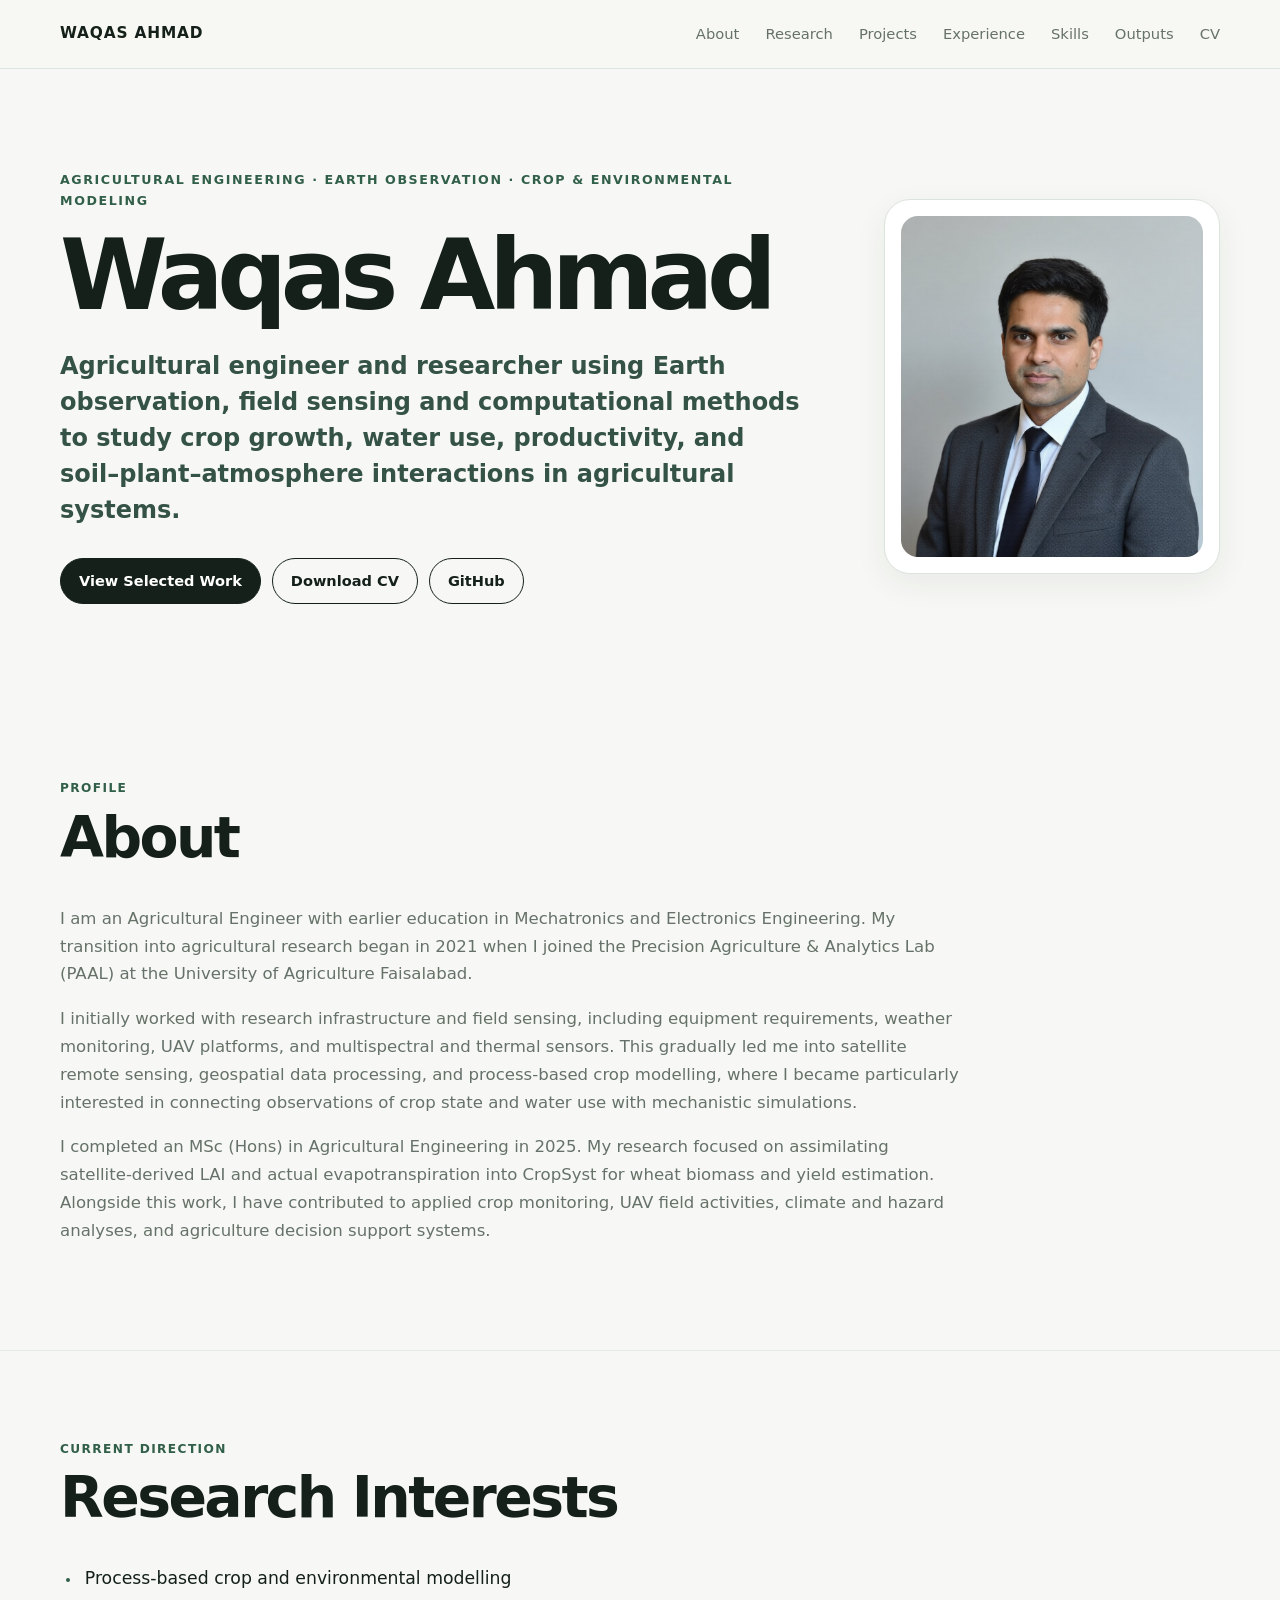
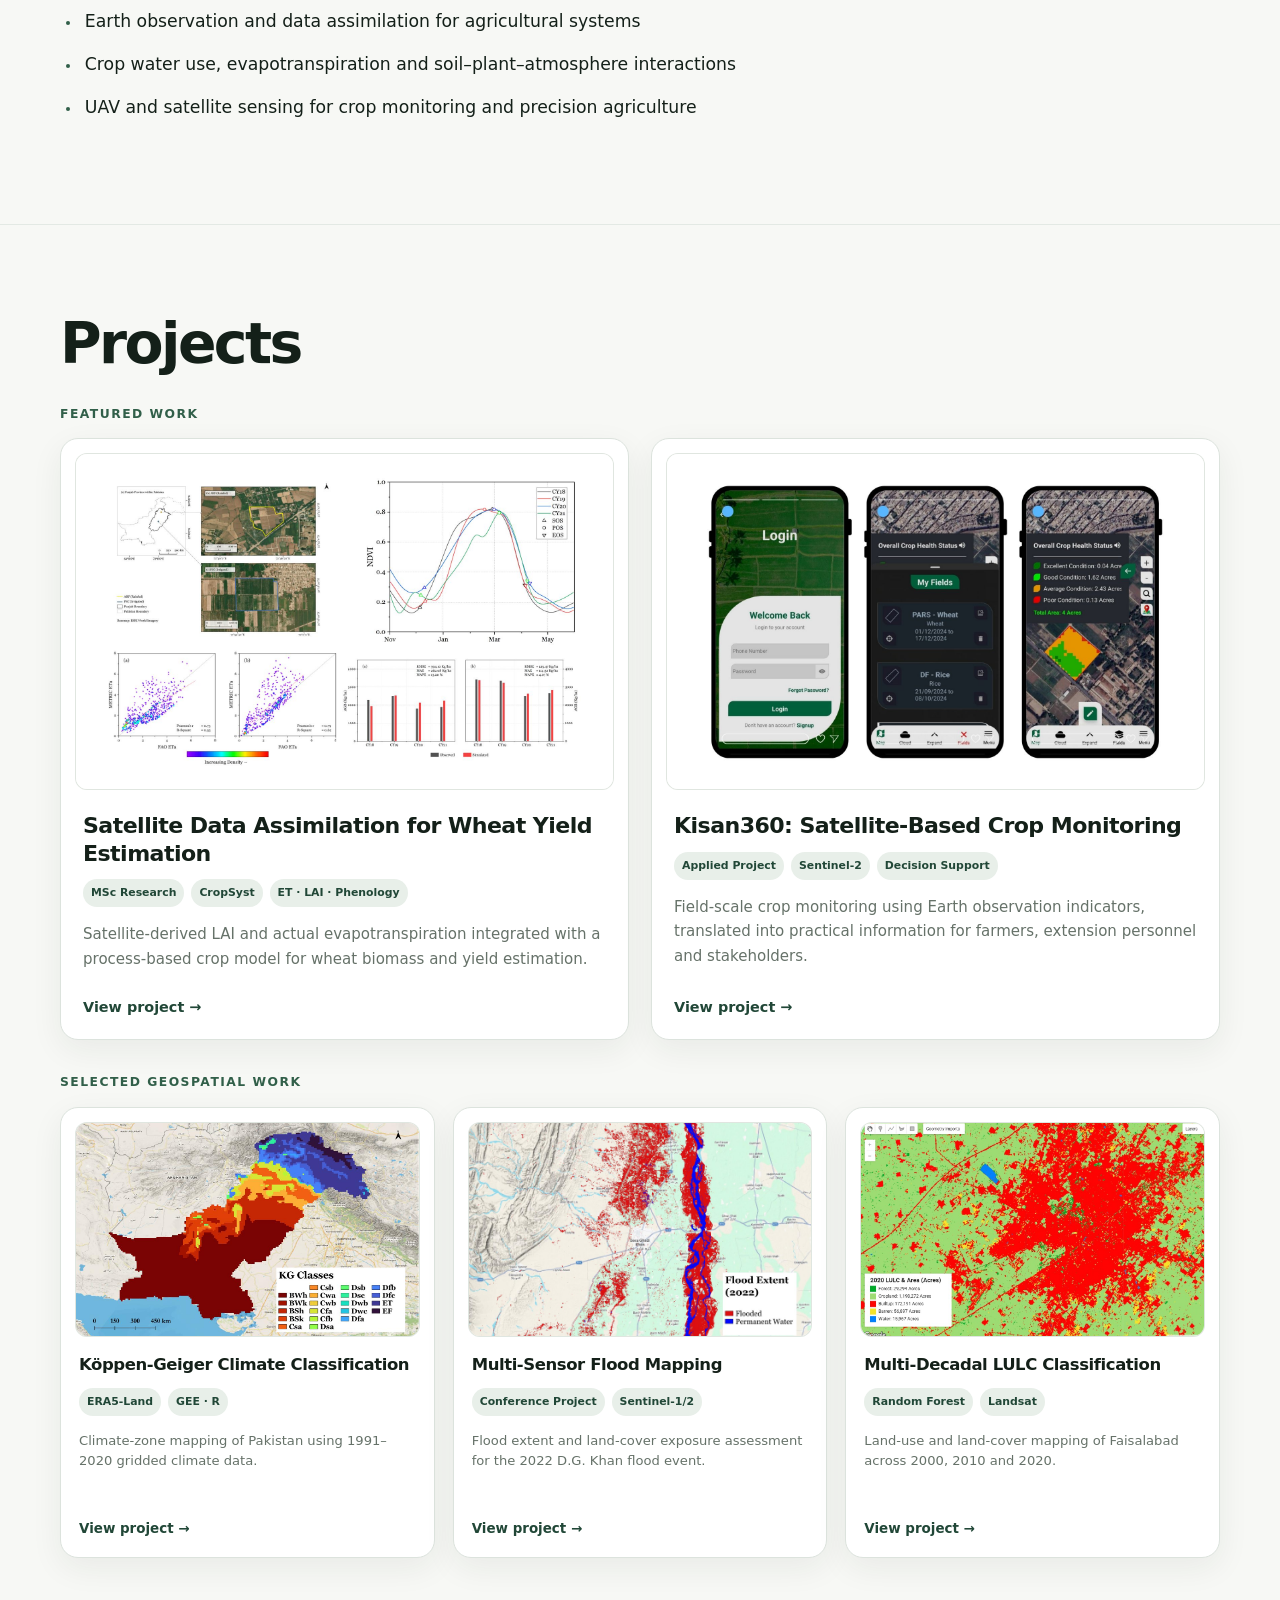
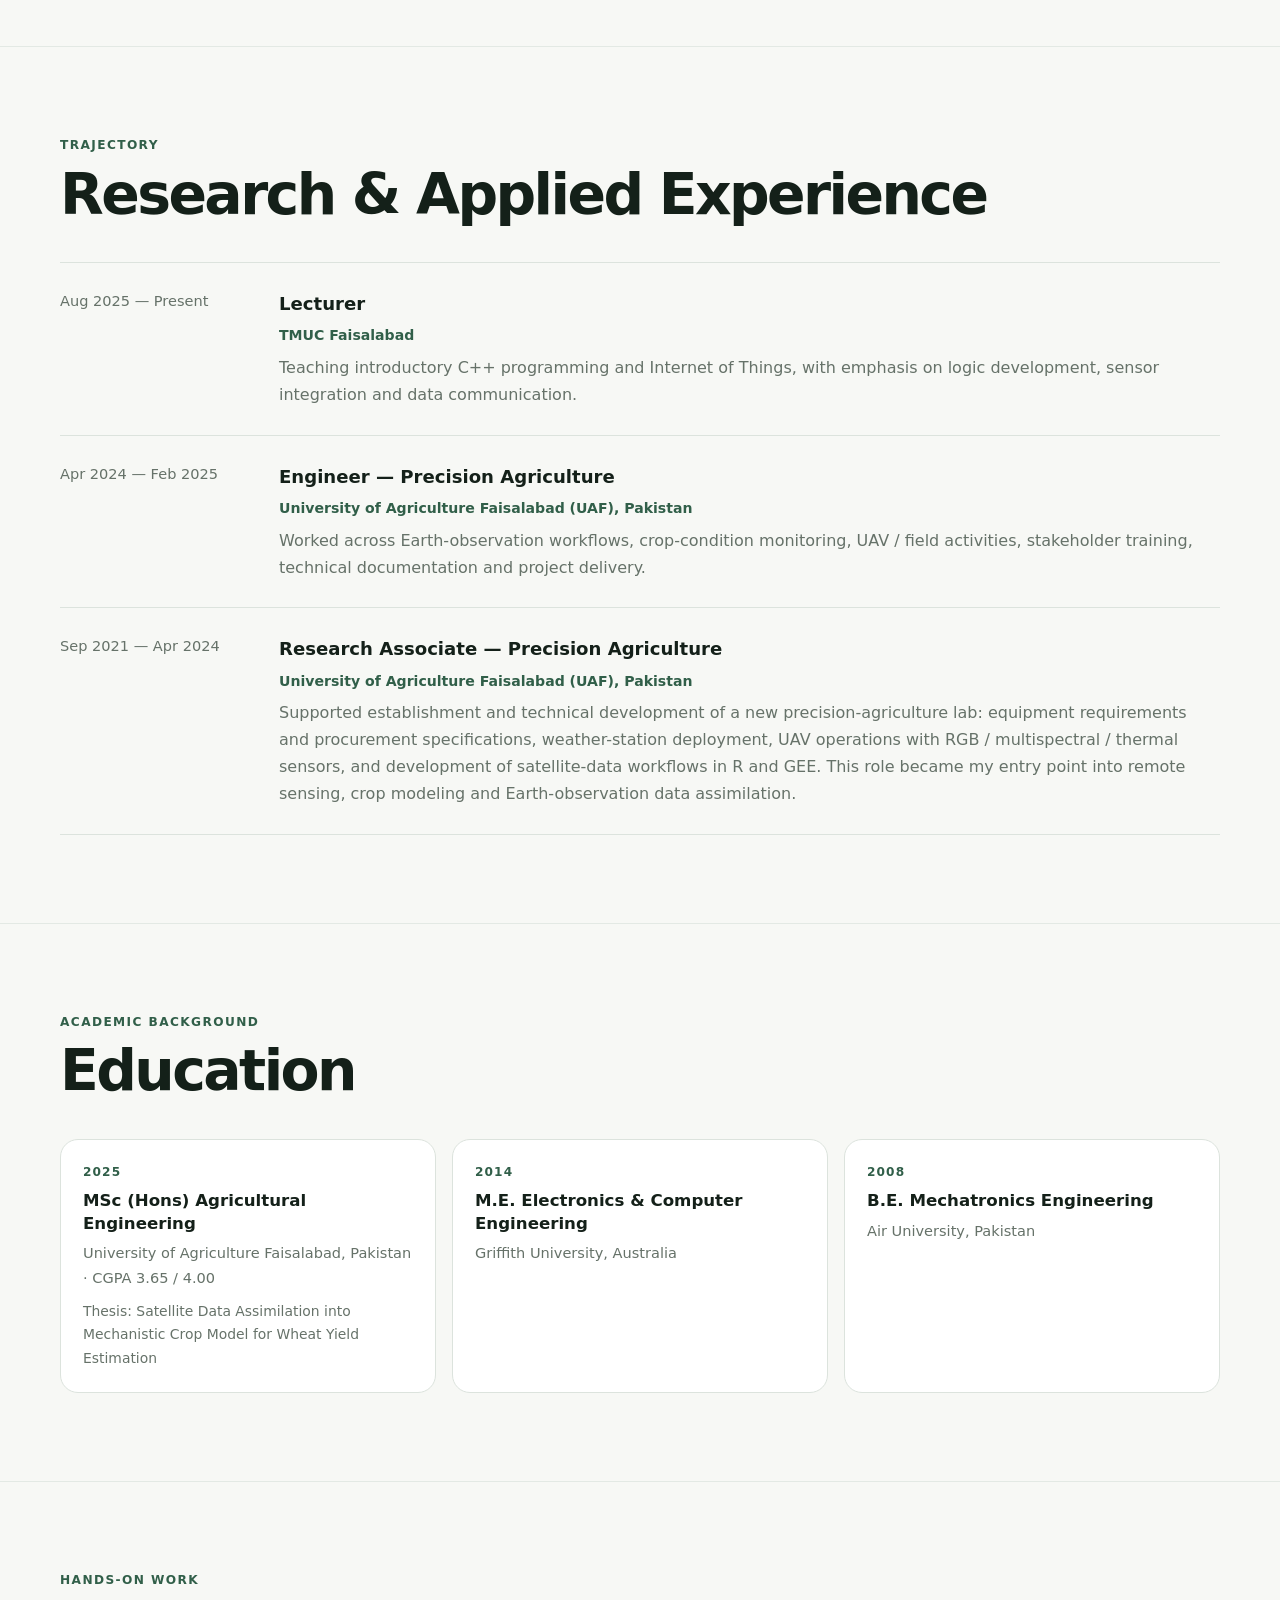
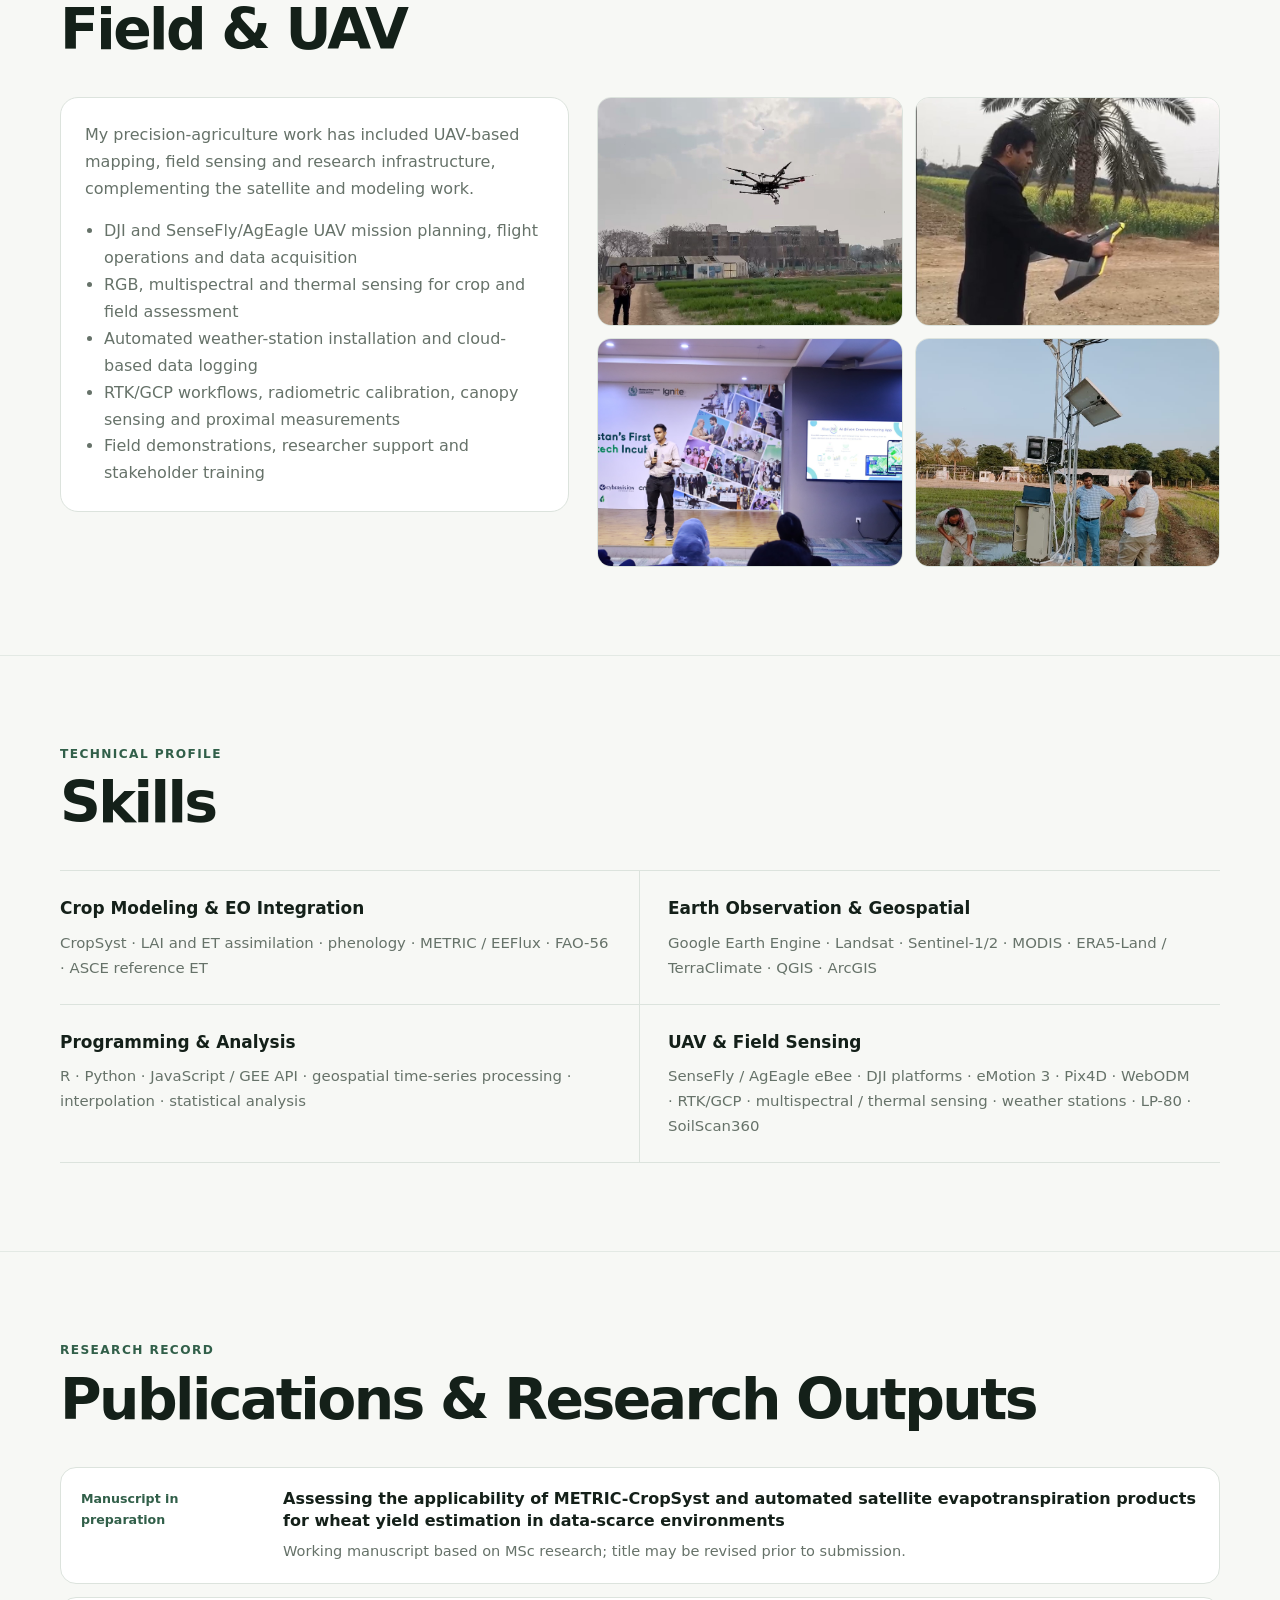
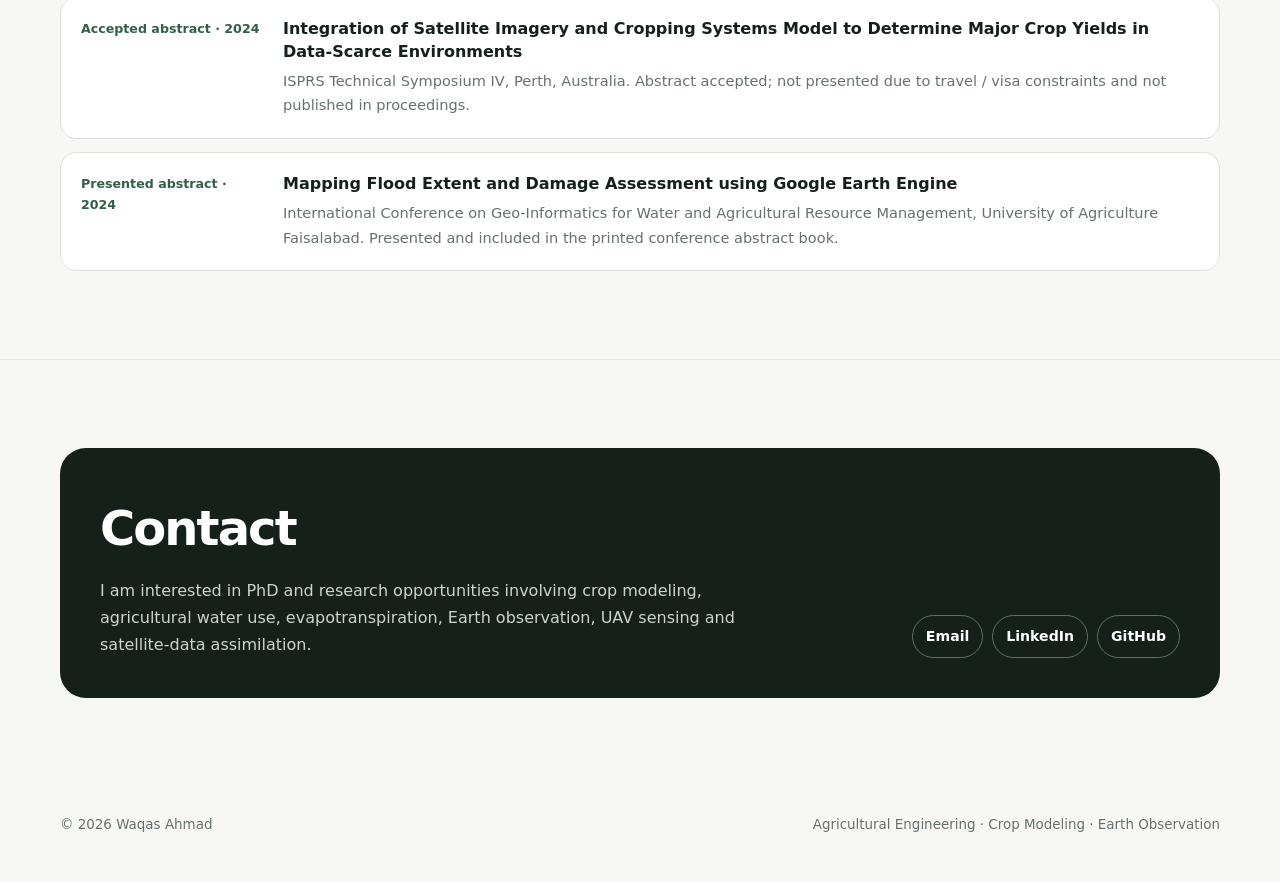
==== commit ed5ca1c8: "Update portfolio website - Few basic changes" ====
--- a/index.html
+++ b/index.html
@@ -29,16 +29,16 @@
 <section class="hero">
   <div class="container hero-grid">
     <div>
-      <div class="eyebrow">Agricultural Engineering · Crop Modeling · Earth Observation</div>
+      <div class="eyebrow">Agricultural Engineering · Earth Observation · Crop & Environmental Modeling</div>
       <h1>Waqas Ahmad</h1>
       <p class="hero-intro">
-        Agricultural engineer and researcher working with Earth observation, field sensing and computational methods
-        to better understand crop water use, productivity and agricultural systems.
+        Agricultural engineer and researcher using Earth observation, field sensing and computational methods to study crop growth, water use, productivity, and soil–plant–atmosphere interactions in agricultural systems.
       </p>
       <div class="actions">
         <a class="button primary" href="#projects">View Selected Work</a>
         <a class="button" href="assets/Waqas_Ahmad_CV.pdf">Download CV</a>
-        <a class="button" href="https://github.com/vakasahmad" target="_blank" rel="noreferrer">GitHub</a>
+        <!-- Replace # with your GitHub profile -->
+        <a class="button" href="#" target="_blank" rel="noreferrer">GitHub</a>
       </div>
     </div>
     <div class="portrait">
@@ -53,21 +53,18 @@
     <h2 class="section-heading">About</h2>
     <div class="prose">
       <p>
-        I am an Agricultural Engineer with earlier training in Mechatronics Engineering and
-        Electronics &amp; Computer Engineering. My transition into agricultural research began in 2021
+        I am an Agricultural Engineer with earlier education in Mechatronics and Electronics Engineering. My transition into agricultural research began in 2021
         when I joined the Precision Agriculture &amp; Analytics Lab (PAAL) at the University of Agriculture Faisalabad.
       </p>
       <p>
-        I initially worked with research infrastructure and field sensing — equipment requirements, weather monitoring,
-        UAV platforms and multispectral / thermal sensors. That work gradually led me into satellite remote sensing,
-        geospatial data processing and process-based crop modeling, where I became particularly interested in connecting
-        observations of crop state and water use with mechanistic simulations.
+        I initially worked with research infrastructure and field sensing, including equipment requirements, weather monitoring, UAV platforms, and multispectral 
+	and thermal sensors. This gradually led me into satellite remote sensing, geospatial data processing, and process-based crop modelling, where I became particularly 
+	interested in connecting observations of crop state and water use with mechanistic simulations.
       </p>
       <p>
-        I completed an MSc (Hons) in Agricultural Engineering in 2025. My research focused on assimilating
-        satellite-derived LAI and actual evapotranspiration into CropSyst for wheat biomass and yield
-        estimation. Alongside research, I have worked on applied crop monitoring, UAV field activities, climate and
-        hazard analyses, and stakeholder-facing precision-agriculture projects.
+        I completed an MSc (Hons) in Agricultural Engineering in 2025. My research focused on assimilating satellite-derived LAI and actual evapotranspiration into CropSyst 
+	for wheat biomass and yield estimation. Alongside this work, I have contributed to applied crop monitoring, UAV field activities, climate and hazard analyses, and 
+	agriculture decision support systems.
       </p>
     </div>
   </div>
@@ -79,10 +76,10 @@
     <h2 class="section-heading">Research Interests</h2>
 
     <ul class="research-interest-list">
-      <li>Process-based crop modeling and Earth observation data assimilation</li>
-      <li>Crop water use, evapotranspiration and soil-water balance</li>
-      <li>Crop phenology, LAI, biomass and yield estimation</li>
-      <li>UAV and satellite sensing for precision agriculture</li>
+      <li>Process-based crop and environmental modelling</li>
+      <li>Earth observation and data assimilation for agricultural systems</li>
+      <li>Crop water use, evapotranspiration and soil–plant–atmosphere interactions</li>
+      <li>UAV and satellite sensing for crop monitoring and precision agriculture</li>
     </ul>
   </div>
 </section>
@@ -289,14 +286,14 @@
       <div class="field-copy">
         <p>
           My precision-agriculture work has included UAV-based mapping, field sensing and research infrastructure,
-          complementing the satellite and modeling work shown elsewhere in the portfolio.
+          complementing the satellite and modeling work.
         </p>
         <ul>
-          <li>SenseFly eBee mission planning in eMotion 3 and UAV data acquisition</li>
-          <li>RGB, multispectral and thermal sensors for crop / field assessment</li>
-          <li>Weather-station installation and cloud-based data logging</li>
-          <li>RTK / GCP workflows, crop canopy sensing and proximal measurements</li>
-          <li>Field demonstrations and stakeholder training</li>
+          <li>DJI and SenseFly/AgEagle UAV mission planning, flight operations and data acquisition</li>
+	  <li>RGB, multispectral and thermal sensing for crop and field assessment</li>
+  	  <li>Automated weather-station installation and cloud-based data logging</li>
+	  <li>RTK/GCP workflows, radiometric calibration, canopy sensing and proximal measurements</li>
+	  <li>Field demonstrations, researcher support and stakeholder training</li>
         </ul>
       </div>
       <div class="field-gallery">
@@ -373,7 +370,9 @@
       </div>
       <div class="contact-links">
         <a href="mailto:vakasahmad@gmail.com">Email</a>
-        <a href="https://github.com/vakasahmad" target="_blank" rel="noreferrer">GitHub</a>
+        <!-- Replace # with your actual profiles -->
+        <a href="#" target="_blank" rel="noreferrer">LinkedIn</a>
+        <a href="#" target="_blank" rel="noreferrer">GitHub</a>
       </div>
     </div>
   </div>
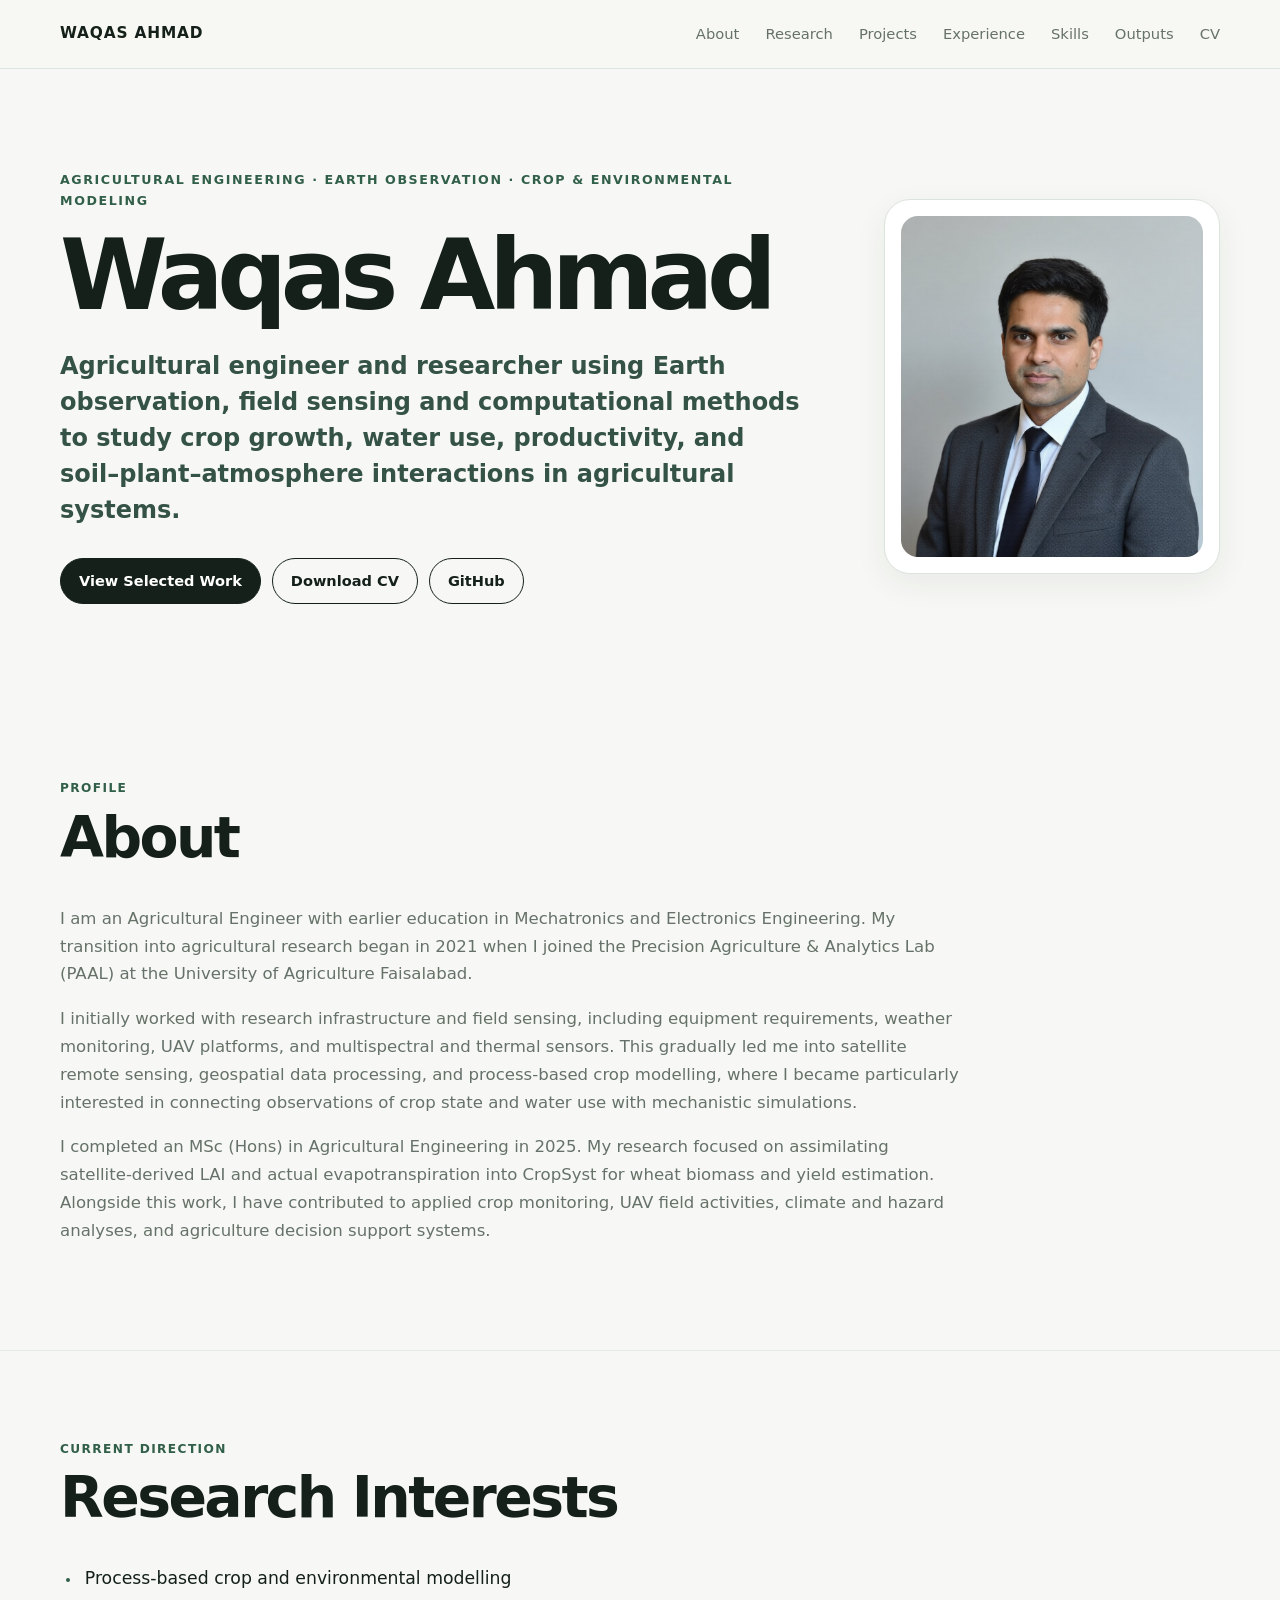
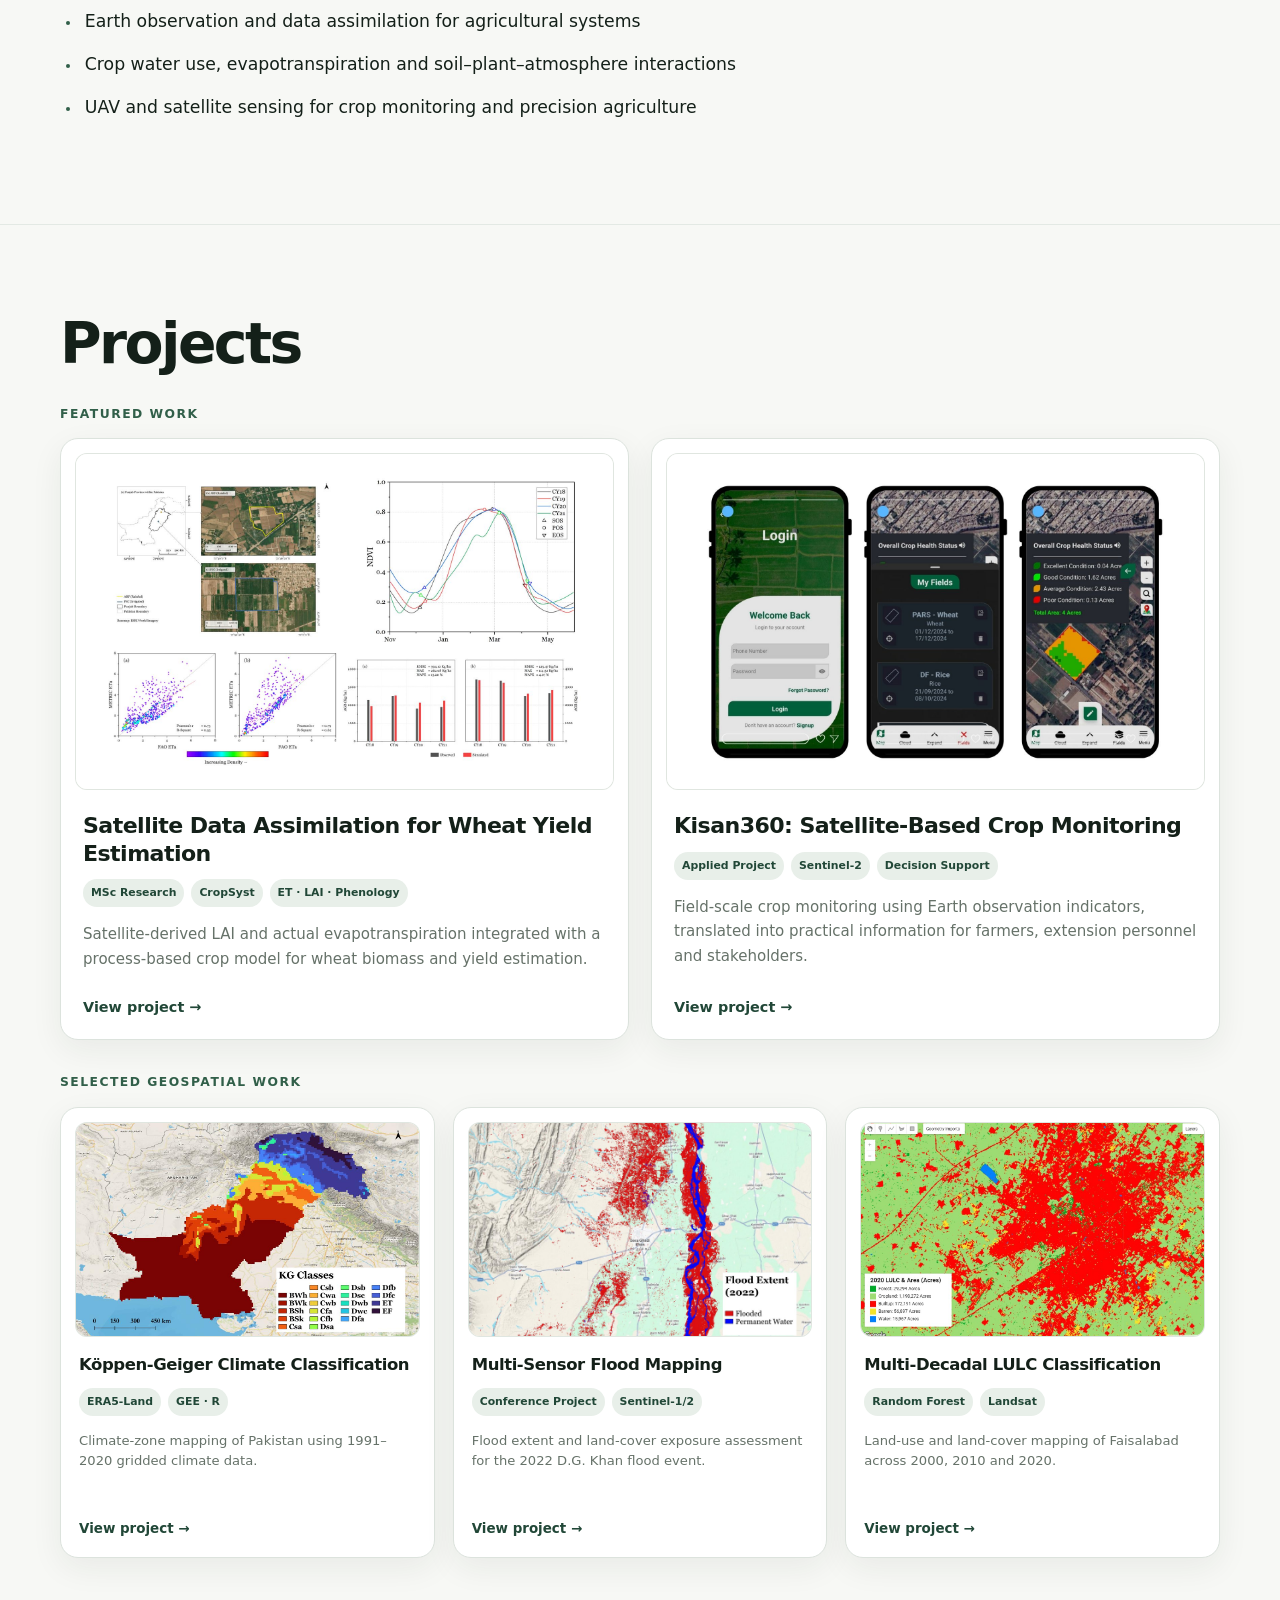
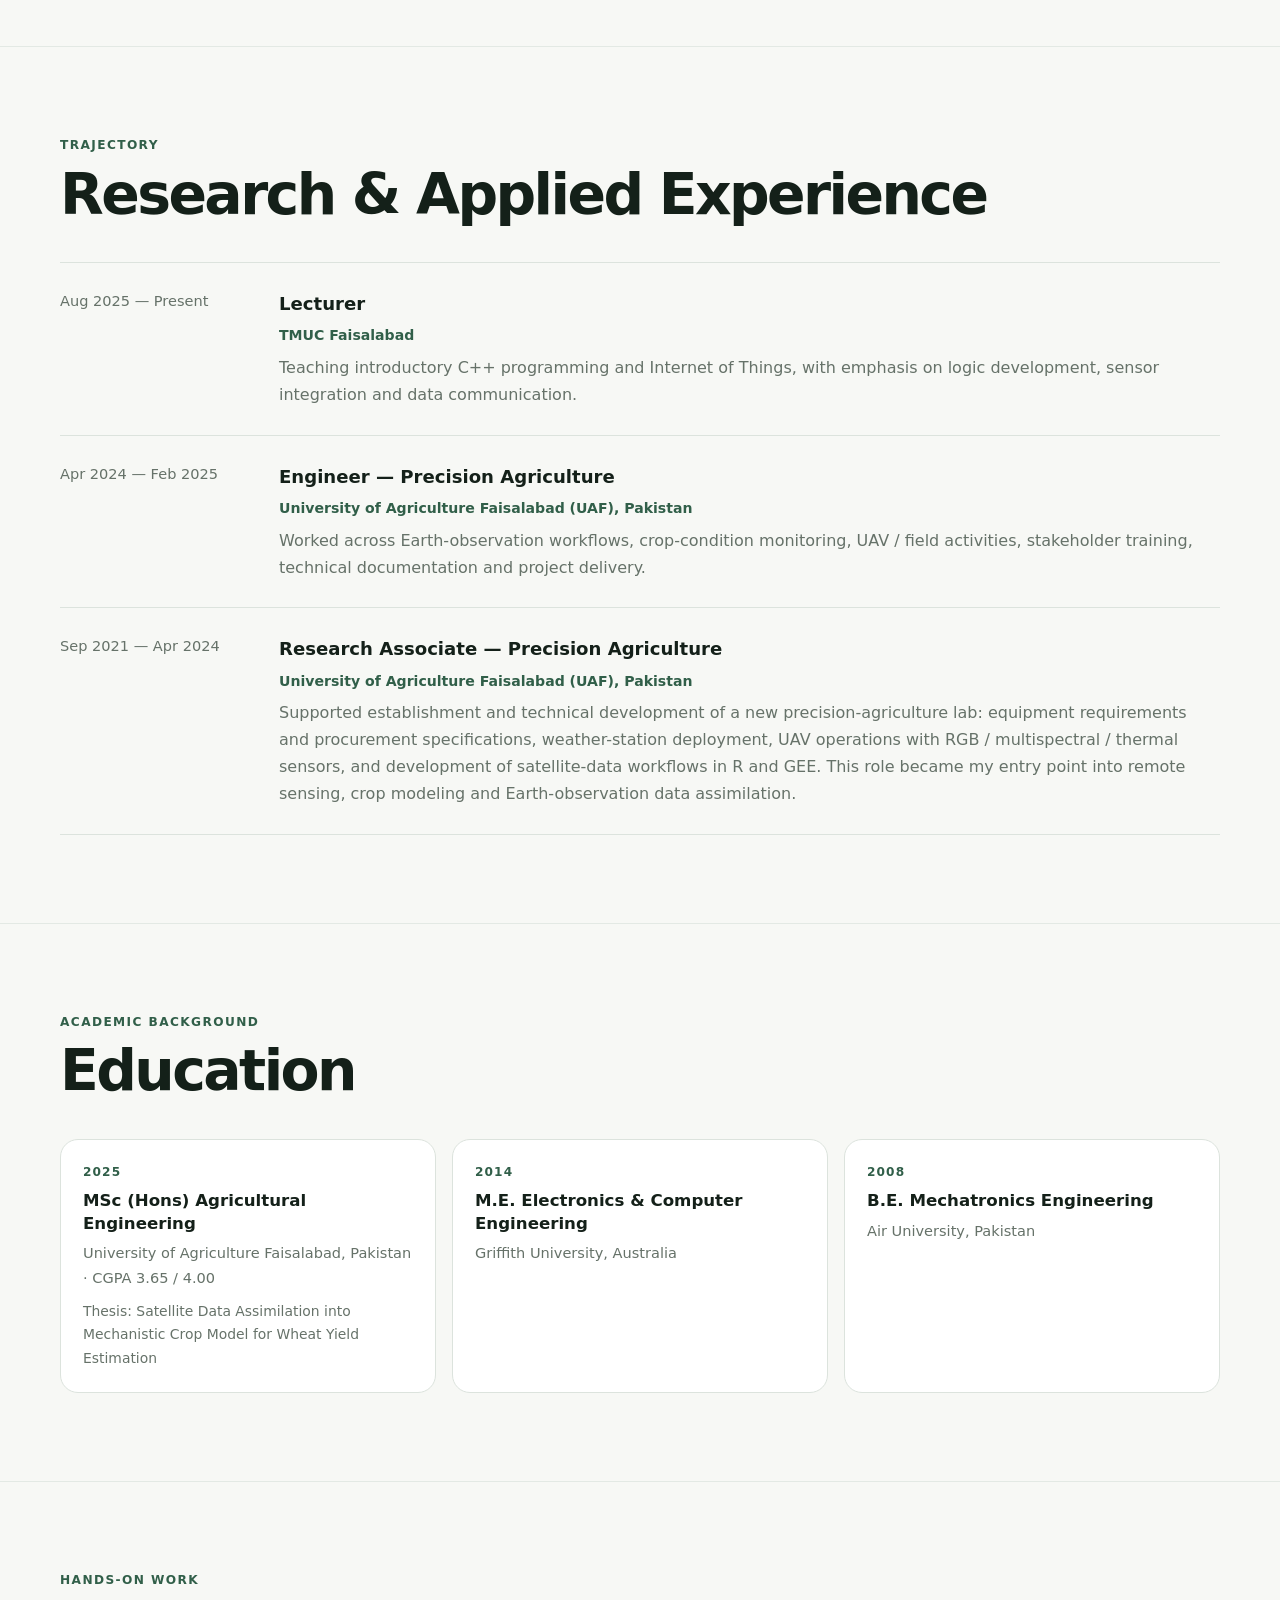
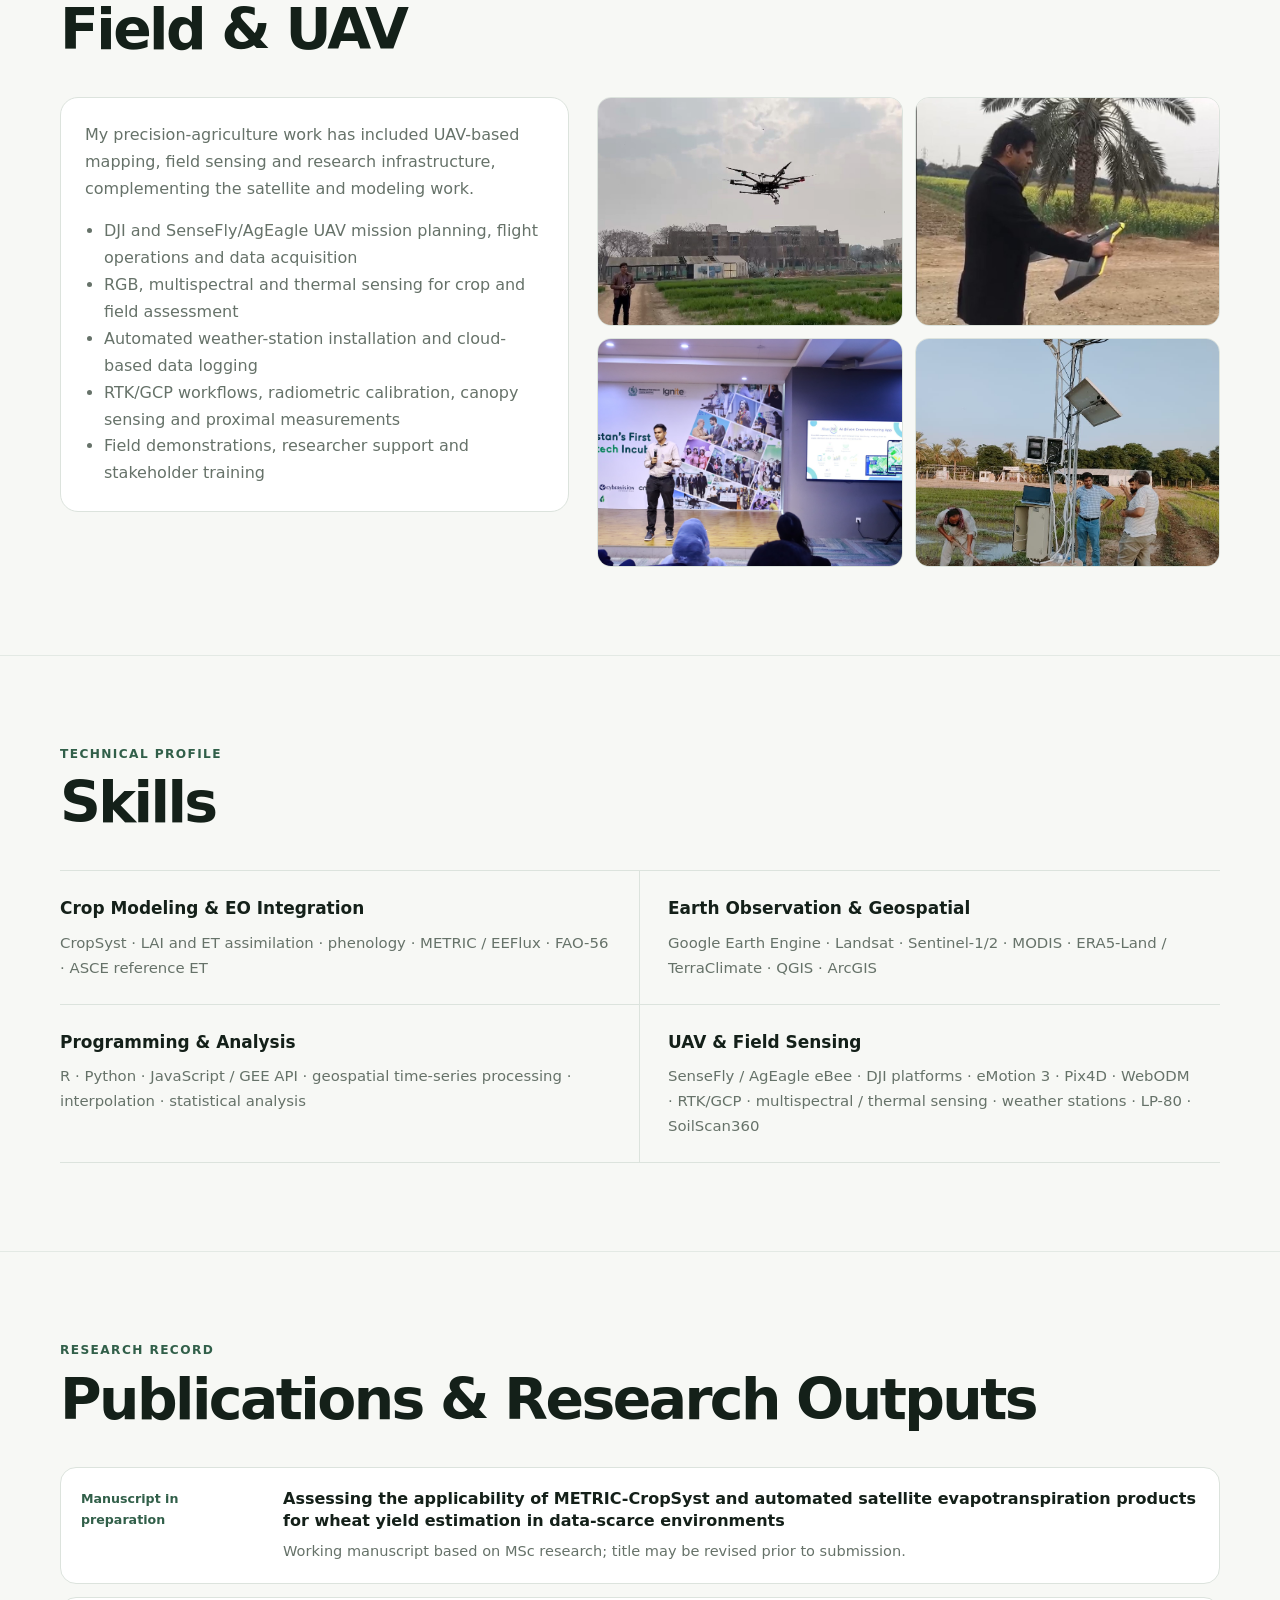
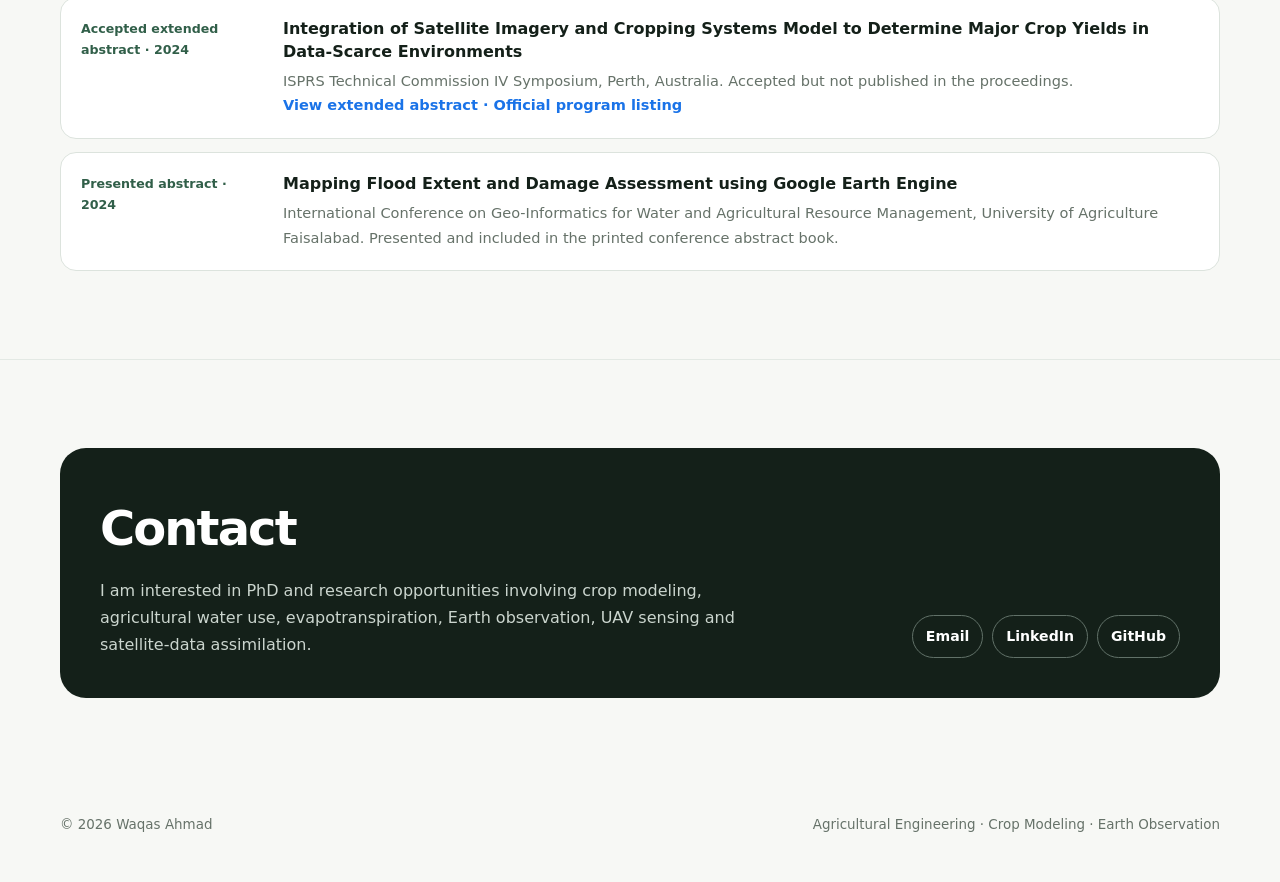
==== commit 7151c5c6: "Abstract added" ====
--- a/index.html
+++ b/index.html
@@ -344,12 +344,26 @@
         </div>
       </article>
       <article class="output">
-        <div class="output-status">Accepted abstract · 2024</div>
-        <div>
-          <h3>Integration of Satellite Imagery and Cropping Systems Model to Determine Major Crop Yields in Data-Scarce Environments</h3>
-          <p>ISPRS Technical Symposium IV, Perth, Australia. Abstract accepted; not presented due to travel / visa constraints and not published in proceedings.</p>
-        </div>
-      </article>
+  	<div class="output-status">Accepted extended abstract · 2024</div>
+  	<div>
+   	<h3>Integration of Satellite Imagery and Cropping Systems Model to Determine Major Crop Yields in Data-Scarce Environments</h3>
+    	<p>
+      	ISPRS Technical Commission IV Symposium, Perth, Australia.
+      	Accepted but not published in the proceedings.
+    	</p>
+	<p class="output-links" style="font-weight:600; color:#1a73e8;">
+      	<a href="assets/writing/ISPRS Extended Abstract METRIC-CropSyst.pdf"
+         target="_blank" rel="noreferrer">
+        View extended abstract
+      	</a>
+      ·
+      	<a href="https://www.isprs.org/tc4-symposium2024/assets/files/ISPRS%20Technical%20Commission%20IV%20Symposium%202024%20programme.pdf#page=42"
+         target="_blank" rel="noreferrer">
+        Official program listing
+      </a>
+    </p>
+  </div>
+</article>
       <article class="output">
         <div class="output-status">Presented abstract · 2024</div>
         <div>
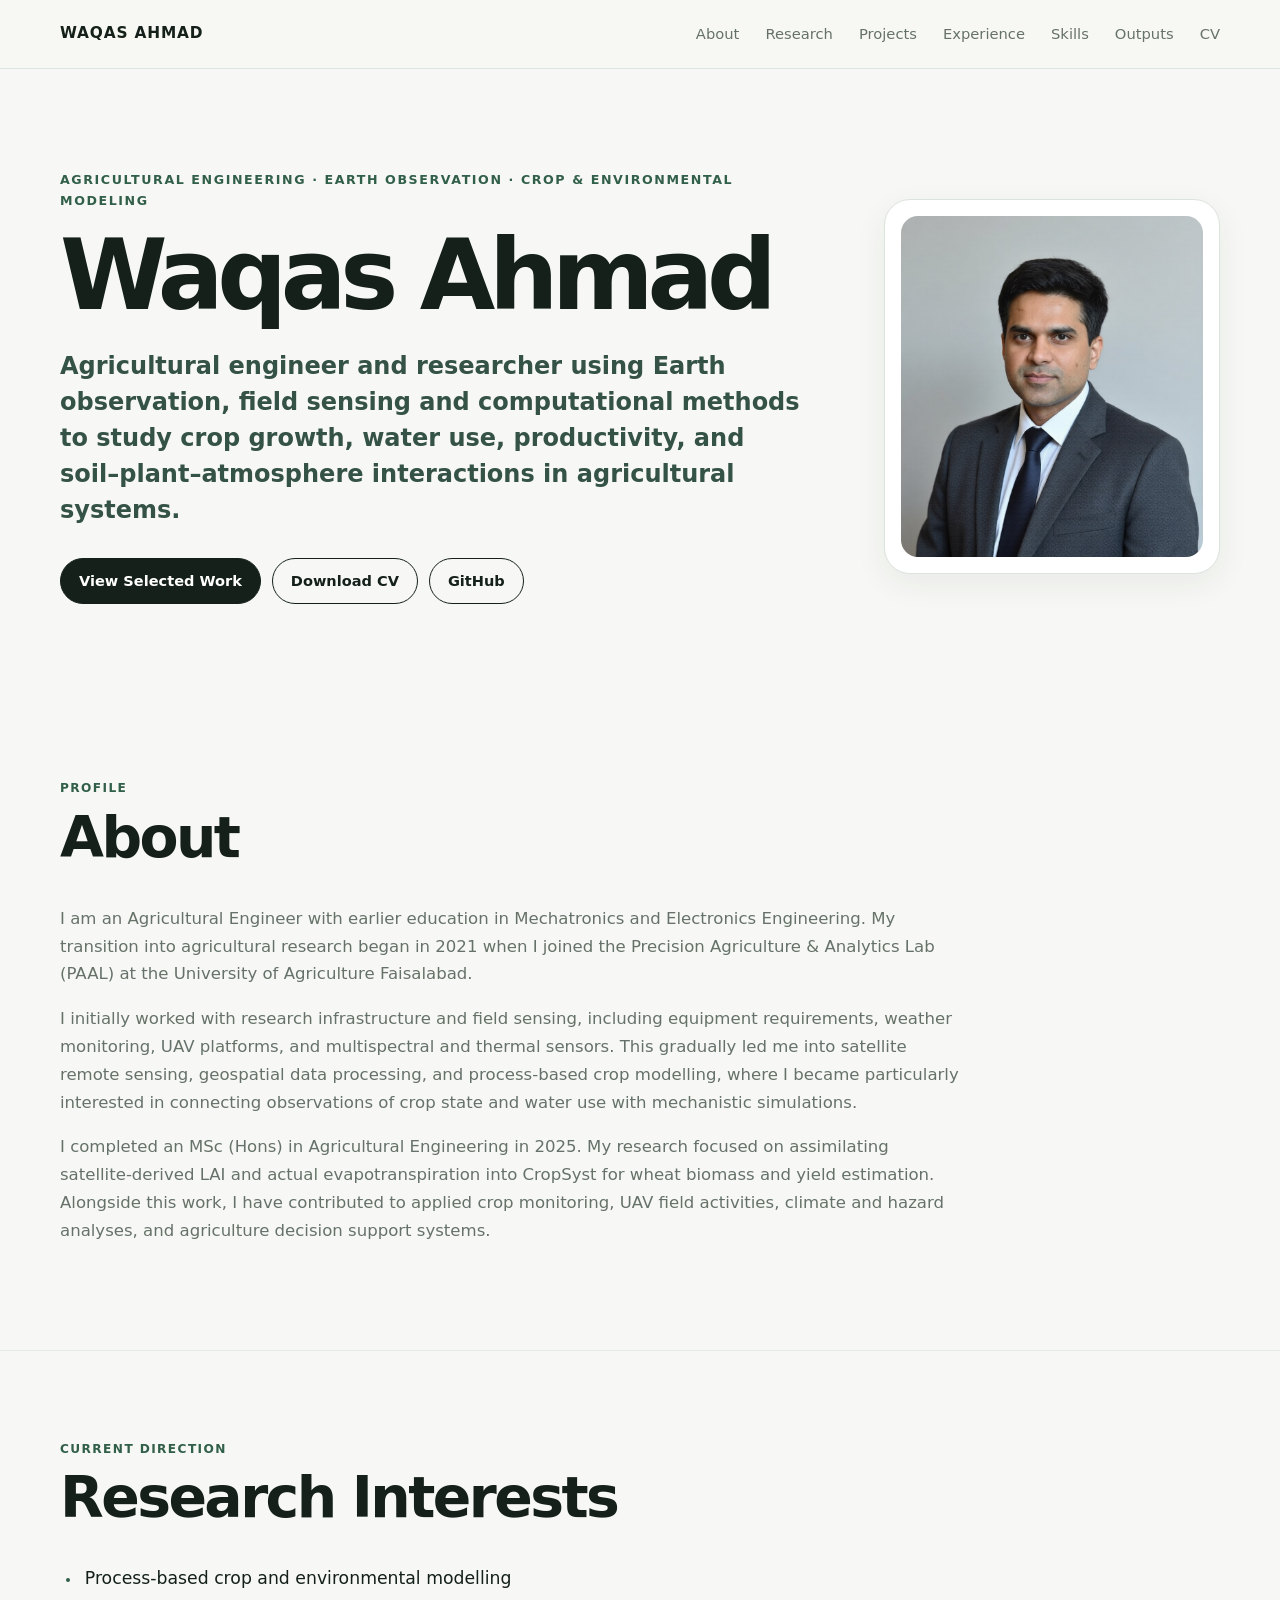
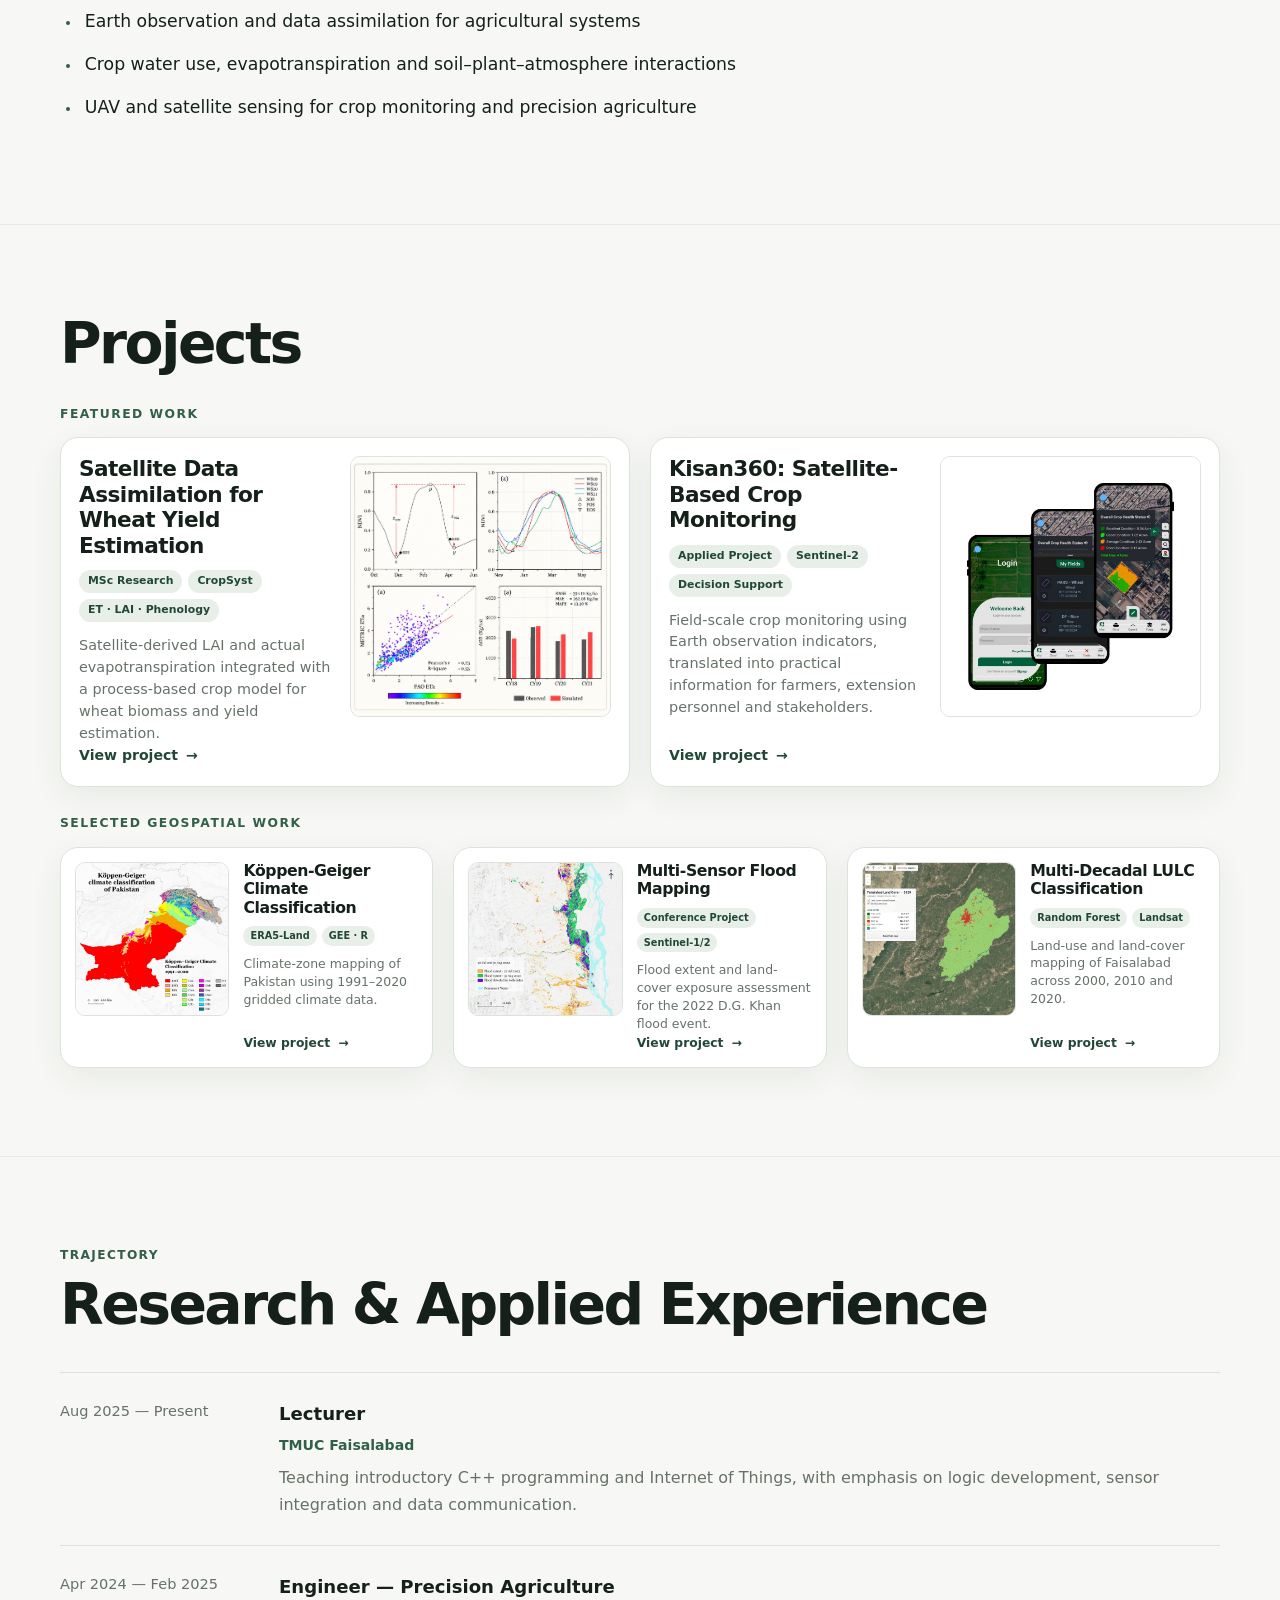
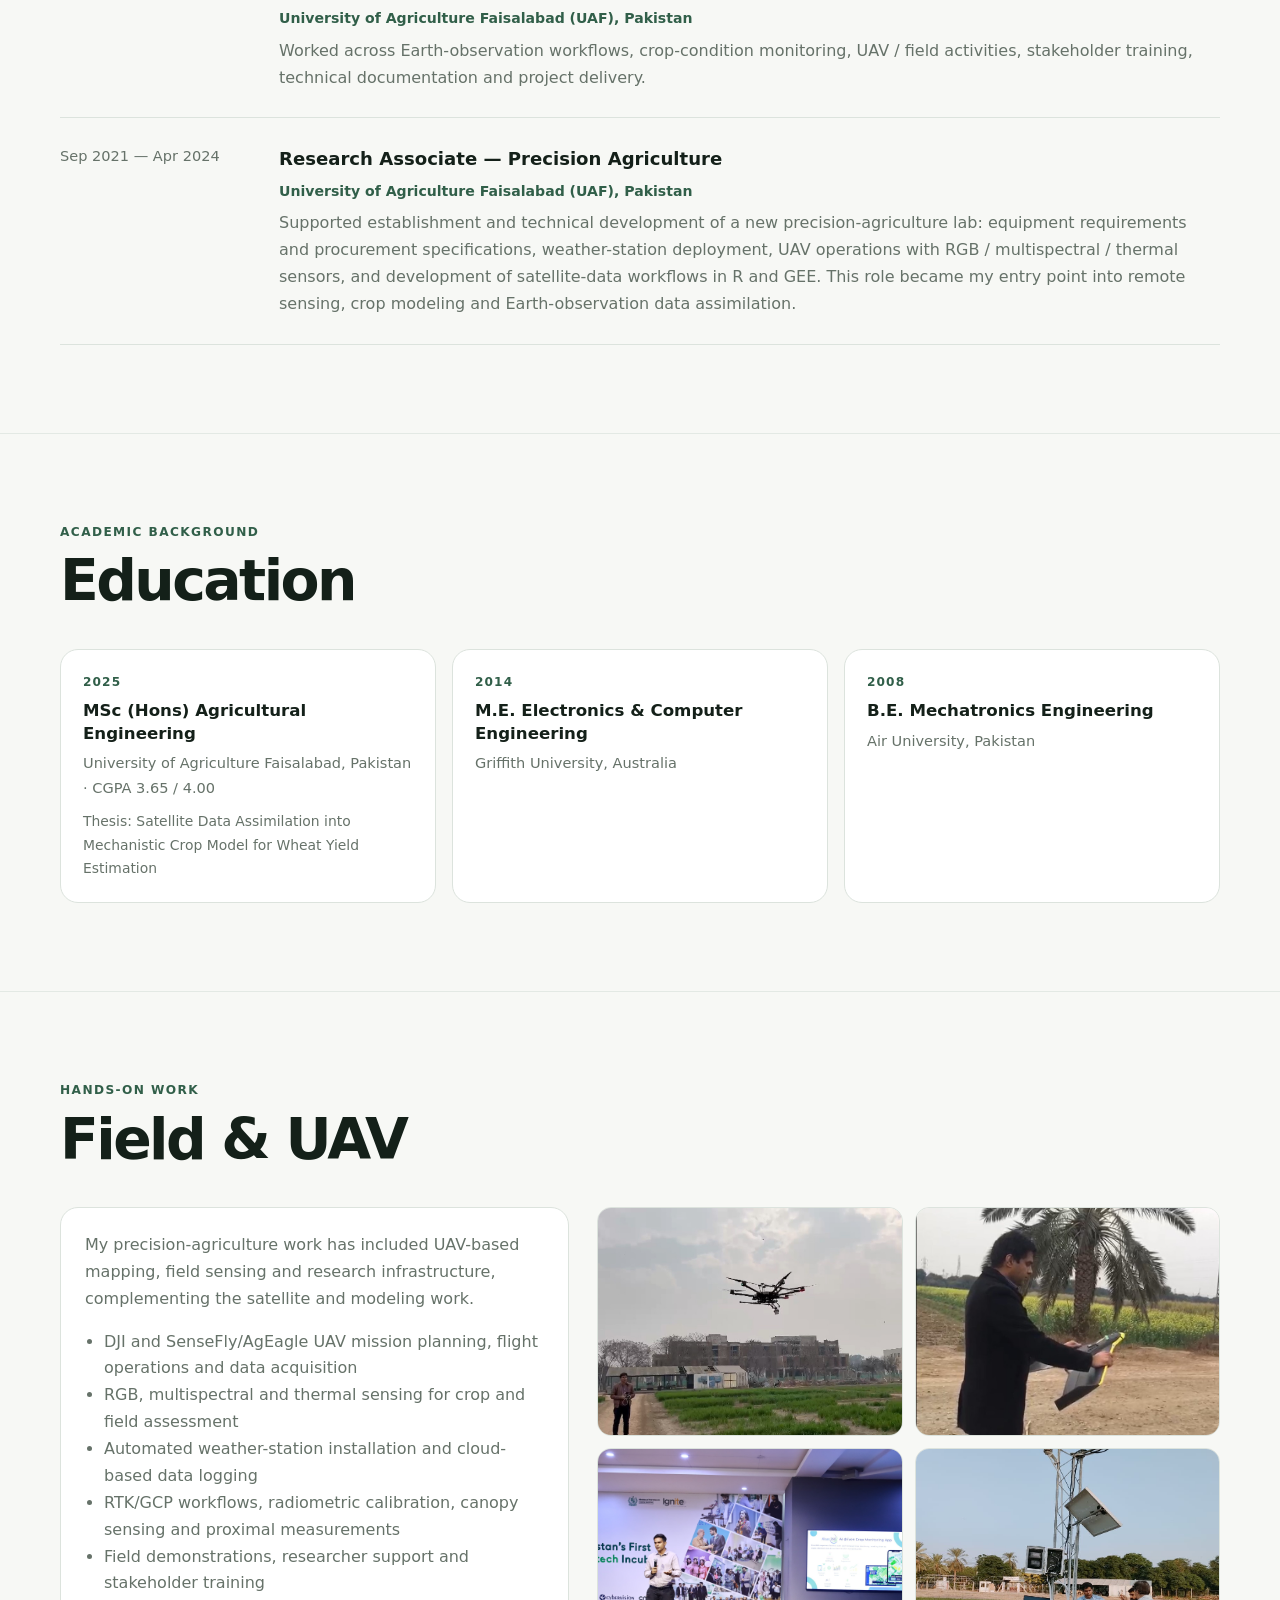
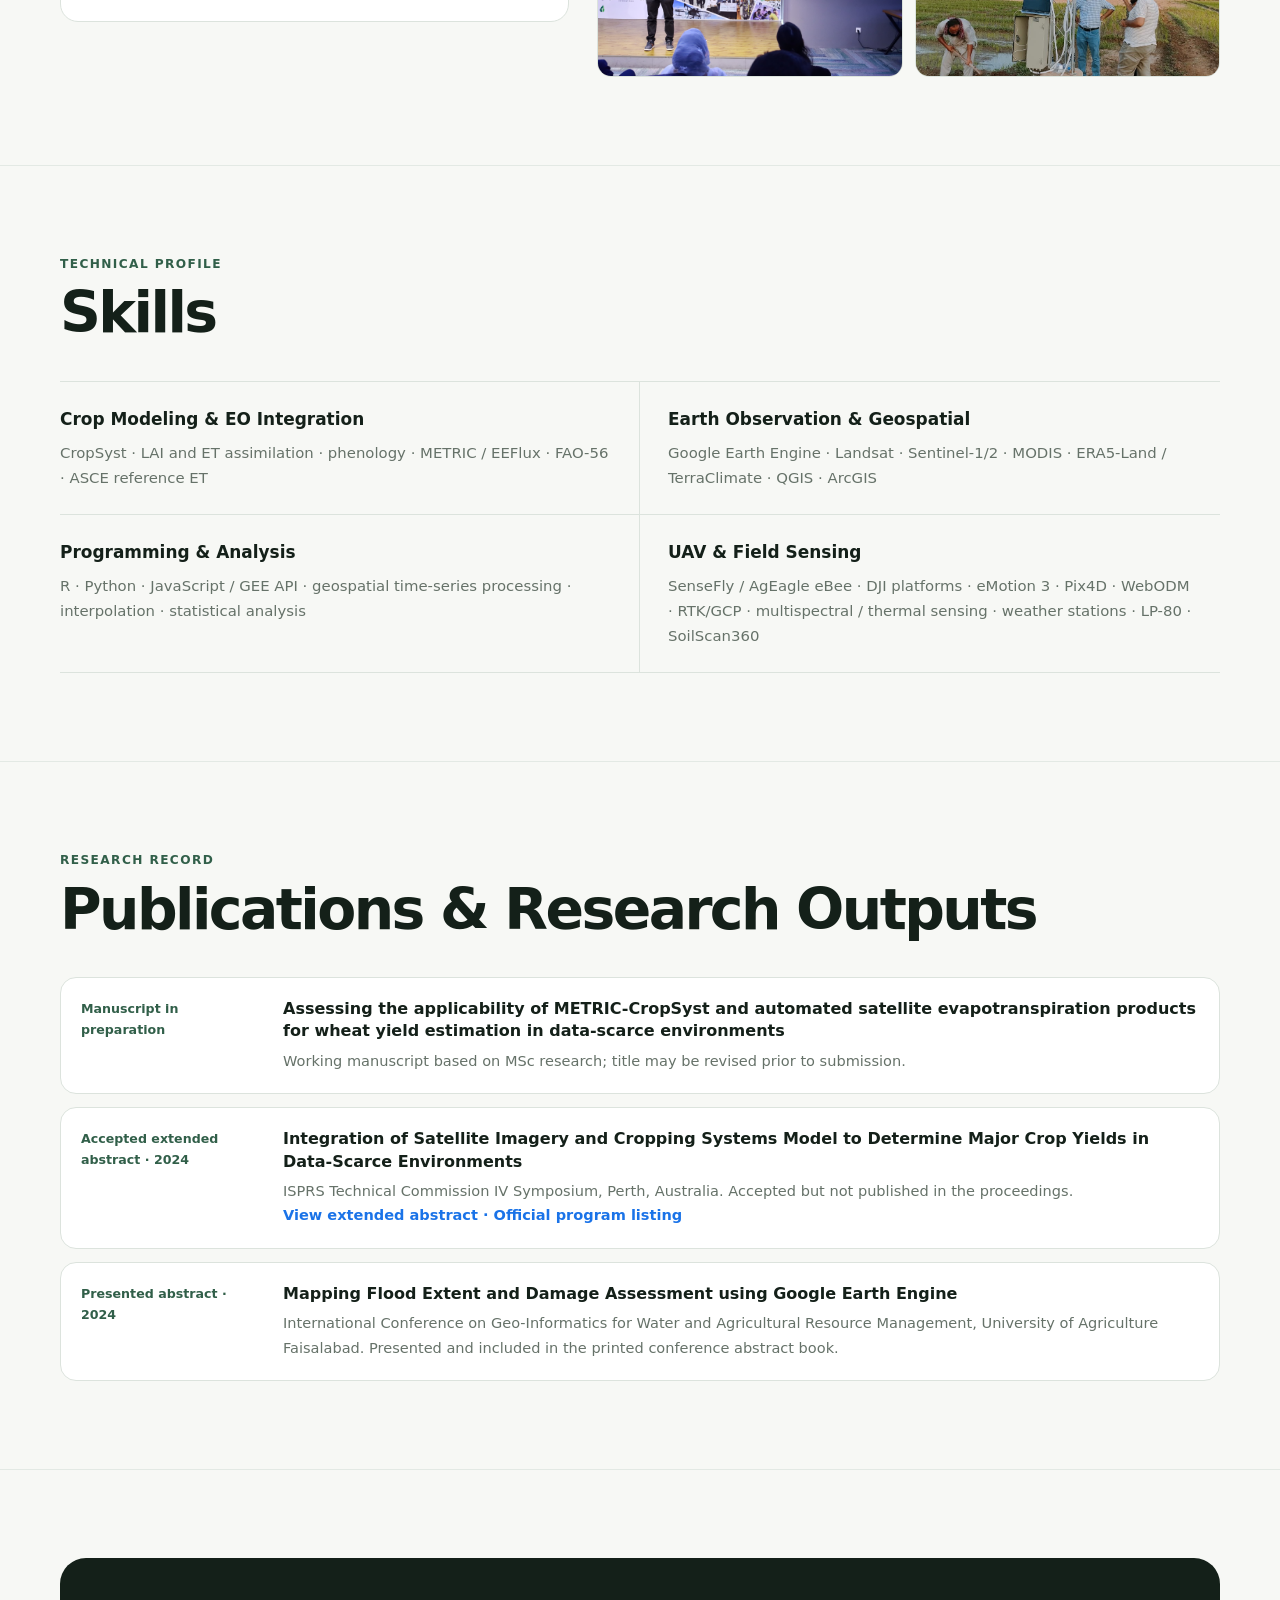
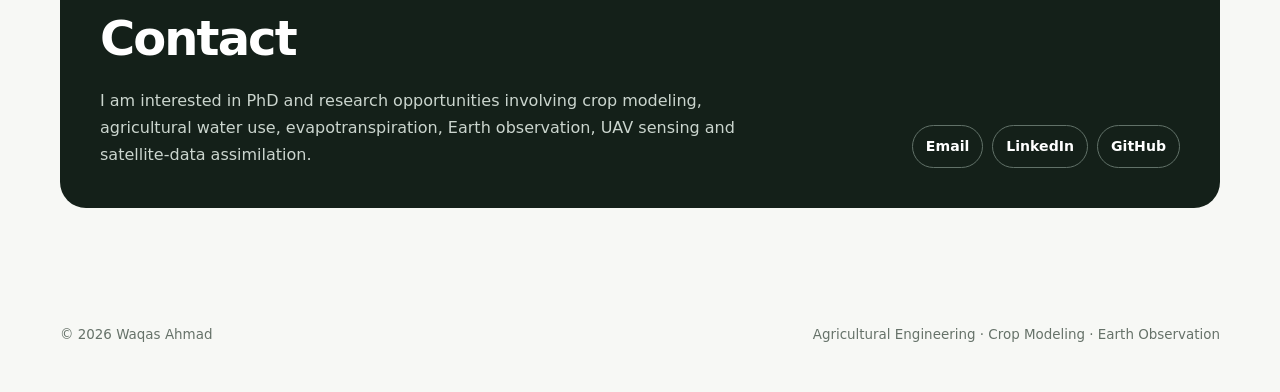
==== commit ab3eedd9: "Latest version - design finalized Some projects need improvement yet." ====
--- a/index.html
+++ b/index.html
@@ -90,125 +90,120 @@
 
     <div class="project-block-title">Featured Work</div>
 
-    <div class="projects-featured-grid">
-
-      <article class="project-card-vertical project-card-featured">
-        <div class="project-thumb project-thumb-featured">
+    <div class="projects-grid projects-grid--featured">
+
+      <article class="project-card project-card--featured">
+        <div class="project-content project-content--featured">
+          <div>
+            <h3>Satellite Data Assimilation for Wheat Yield Estimation</h3>
+            <div class="project-tags">
+              <span>MSc Research</span>
+              <span>CropSyst</span>
+              <span>ET · LAI · Phenology</span>
+            </div>
+            <p>
+              Satellite-derived LAI and actual evapotranspiration integrated with a
+              process-based crop model for wheat biomass and yield estimation.
+            </p>
+          </div>
+          <a class="project-link" href="projects/wheat-yield.html">View project <span>→</span></a>
+        </div>
+
+        <div class="project-media project-media--featured">
           <img
-            src="assets/images/home-thesis-16x10.jpg"
-            alt="Homepage thumbnail for the wheat yield project showing LAI, evapotranspiration, phenology and yield-model outputs">
-        </div>
-
-        <div class="project-card-content">
-          <h3>Satellite Data Assimilation for Wheat Yield Estimation</h3>
-
-          <div class="chips">
-            <span class="chip">MSc Research</span>
-            <span class="chip">CropSyst</span>
-            <span class="chip">ET · LAI · Phenology</span>
+            src="assets/images/project-thumbnail-wheat.jpg"
+            alt="Homepage thumbnail for the wheat yield project showing phenology, NDVI, evapotranspiration and yield-model outputs">
+        </div>
+      </article>
+
+      <article class="project-card project-card--featured">
+        <div class="project-content project-content--featured">
+          <div>
+            <h3>Kisan360: Satellite-Based Crop Monitoring</h3>
+            <div class="project-tags">
+              <span>Applied Project</span>
+              <span>Sentinel-2</span>
+              <span>Decision Support</span>
+            </div>
+            <p>
+              Field-scale crop monitoring using Earth observation indicators,
+              translated into practical information for farmers, extension personnel
+              and stakeholders.
+            </p>
           </div>
-
-          <p>
-            Satellite-derived LAI and actual evapotranspiration integrated with a
-            process-based crop model for wheat biomass and yield estimation.
-          </p>
-
-          <a class="project-go" href="projects/wheat-yield.html">View project →</a>
-        </div>
-      </article>
-
-      <article class="project-card-vertical project-card-featured">
-        <div class="project-thumb project-thumb-featured">
+          <a class="project-link" href="projects/kisan360.html">View project <span>→</span></a>
+        </div>
+
+        <div class="project-media project-media--featured">
           <img
-            src="assets/images/home-kisan360-16x10.jpg"
-            alt="Homepage thumbnail showing the Kisan360 field-scale crop monitoring portal">
-        </div>
-
-        <div class="project-card-content">
-          <h3>Kisan360: Satellite-Based Crop Monitoring</h3>
-
-          <div class="chips">
-            <span class="chip">Applied Project</span>
-            <span class="chip">Sentinel-2</span>
-            <span class="chip">Decision Support</span>
+            src="assets/images/project-thumbnail-kisan.jpg"
+            alt="Homepage thumbnail showing the Kisan360 app">
+        </div>
+      </article>
+
+    </div>
+
+    <div class="project-block-title selected-work-title">Selected Geospatial Work</div>
+
+    <div class="projects-grid projects-grid--secondary">
+
+      <article class="project-card project-card--compact">
+        <div class="project-media project-media--compact">
+          <img
+            src="assets/images/project-thumbnail-koppen.jpg"
+            alt="Homepage thumbnail showing the Köppen-Geiger climate classification of Pakistan">
+        </div>
+
+        <div class="project-content project-content--compact">
+          <div>
+            <h3>Köppen-Geiger Climate Classification</h3>
+            <div class="project-tags">
+              <span>ERA5-Land</span>
+              <span>GEE · R</span>
+            </div>
+            <p>Climate-zone mapping of Pakistan using 1991–2020 gridded climate data.</p>
           </div>
-
-          <p>
-            Field-scale crop monitoring using Earth observation indicators,
-            translated into practical information for farmers, extension personnel
-            and stakeholders.
-          </p>
-
-          <a class="project-go" href="projects/kisan360.html">View project →</a>
-        </div>
-      </article>
-
-    </div>
-
-    <div class="project-block-title selected-work-title">Selected Geospatial Work</div>
-
-    <div class="projects-small-grid">
-
-      <article class="project-card-vertical project-card-small">
-        <div class="project-thumb project-thumb-small">
+          <a class="project-link" href="projects/koppen-geiger.html">View project <span>→</span></a>
+        </div>
+      </article>
+
+      <article class="project-card project-card--compact">
+        <div class="project-media project-media--compact">
           <img
-            src="assets/images/home-koppen-16x10.jpg"
-            alt="Homepage thumbnail showing the Köppen-Geiger climate classification of Pakistan">
-        </div>
-
-        <div class="project-card-content">
-          <h3>Köppen-Geiger Climate Classification</h3>
-
-          <div class="chips">
-            <span class="chip">ERA5-Land</span>
-            <span class="chip">GEE · R</span>
+            src="assets/images/project-thumbnail-flood.jpg"
+            alt="Homepage thumbnail showing Sentinel-1 flood mapping for the 2022 D.G. Khan flood event">
+        </div>
+
+        <div class="project-content project-content--compact">
+          <div>
+            <h3>Multi-Sensor Flood Mapping</h3>
+            <div class="project-tags">
+              <span>Conference Project</span>
+              <span>Sentinel-1/2</span>
+            </div>
+            <p>Flood extent and land-cover exposure assessment for the 2022 D.G. Khan flood event.</p>
           </div>
-
-          <p>Climate-zone mapping of Pakistan using 1991–2020 gridded climate data.</p>
-
-          <a class="project-go" href="projects/koppen-geiger.html">View project →</a>
-        </div>
-      </article>
-
-      <article class="project-card-vertical project-card-small">
-        <div class="project-thumb project-thumb-small">
+          <a class="project-link" href="projects/flood-mapping.html">View project <span>→</span></a>
+        </div>
+      </article>
+
+      <article class="project-card project-card--compact">
+        <div class="project-media project-media--compact">
           <img
-            src="assets/images/home-flood-16x10.jpg"
-            alt="Homepage thumbnail showing Sentinel-1 flood mapping for the 2022 D.G. Khan flood event">
-        </div>
-
-        <div class="project-card-content">
-          <h3>Multi-Sensor Flood Mapping</h3>
-
-          <div class="chips">
-            <span class="chip">Conference Project</span>
-            <span class="chip">Sentinel-1/2</span>
+            src="assets/images/project-thumbnail-lulc.jpg"
+            alt="Homepage thumbnail showing the Faisalabad land-use and land-cover classification">
+        </div>
+
+        <div class="project-content project-content--compact">
+          <div>
+            <h3>Multi-Decadal LULC Classification</h3>
+            <div class="project-tags">
+              <span>Random Forest</span>
+              <span>Landsat</span>
+            </div>
+            <p>Land-use and land-cover mapping of Faisalabad across 2000, 2010 and 2020.</p>
           </div>
-
-          <p>Flood extent and land-cover exposure assessment for the 2022 D.G. Khan flood event.</p>
-
-          <a class="project-go" href="projects/flood-mapping.html">View project →</a>
-        </div>
-      </article>
-
-      <article class="project-card-vertical project-card-small">
-        <div class="project-thumb project-thumb-small">
-          <img
-            src="assets/images/home-lulc-16x10.jpg"
-            alt="Homepage thumbnail showing the Faisalabad land-use and land-cover classification">
-        </div>
-
-        <div class="project-card-content">
-          <h3>Multi-Decadal LULC Classification</h3>
-
-          <div class="chips">
-            <span class="chip">Random Forest</span>
-            <span class="chip">Landsat</span>
-          </div>
-
-          <p>Land-use and land-cover mapping of Faisalabad across 2000, 2010 and 2020.</p>
-
-          <a class="project-go" href="projects/lulc.html">View project →</a>
+          <a class="project-link" href="projects/lulc-classification.html">View project <span>→</span></a>
         </div>
       </article>
 
--- a/styles.css
+++ b/styles.css
@@ -1204,3 +1204,393 @@
     min-height: 0;
   }
 }
+
+/* =========================================================
+   FLOOD MAPPING PROJECT PAGE
+   ========================================================= */
+
+.flood-project .content-width {
+  max-width: 960px;
+}
+
+.flood-project .project-hero-media {
+  min-height: 430px;
+  background: #fbfcfa;
+}
+
+.flood-project .project-hero-media img {
+  min-height: 430px;
+  object-fit: contain;
+  object-position: center;
+  padding: 8px;
+}
+
+.flood-project .content-section > p {
+  max-width: 900px;
+}
+
+.flood-workflow {
+  grid-template-columns: repeat(5, minmax(0, 1fr));
+}
+
+/* Let the two comparison maps use more width than the prose column. */
+.wide-figure-grid {
+  width: min(1160px, calc(100vw - 40px));
+  margin-left: 50%;
+  transform: translateX(-50%);
+}
+
+.flood-comparison-grid {
+  align-items: start;
+}
+
+.flood-comparison-grid .figure {
+  margin-top: 0;
+}
+
+.flood-comparison-grid .figure img {
+  background: #fbfcfa;
+}
+
+.flood-impact-figure {
+  max-width: 900px;
+}
+
+.impact-summary {
+  margin-top: 22px;
+  max-width: 720px;
+  background: var(--surface);
+  border: 1px solid var(--line);
+  border-radius: 16px;
+  padding: 6px 18px 14px;
+  box-shadow: var(--shadow);
+}
+
+.impact-summary .clean-table {
+  margin-top: 0;
+}
+
+.impact-summary .clean-table td:last-child,
+.impact-summary .clean-table th:last-child {
+  text-align: right;
+  white-space: nowrap;
+}
+
+.impact-note {
+  margin: 12px 0 0;
+  color: var(--muted);
+  font-size: .9rem;
+}
+
+.impact-note strong {
+  color: var(--accent-dark);
+}
+
+.project-output-actions {
+  display: flex;
+  gap: 10px;
+  flex-wrap: wrap;
+  margin-top: 22px;
+}
+
+.project-link-disabled {
+  color: var(--muted);
+  border-color: var(--line);
+  background: var(--surface-2);
+  cursor: default;
+  opacity: .82;
+}
+
+.project-link-disabled:hover {
+  transform: none;
+}
+
+@media (max-width: 980px) {
+  .flood-workflow {
+    grid-template-columns: 1fr 1fr;
+  }
+
+  .wide-figure-grid {
+    width: min(100%, calc(100vw - 36px));
+  }
+}
+
+@media (max-width: 720px) {
+  .flood-project .project-hero-media,
+  .flood-project .project-hero-media img {
+    min-height: 300px;
+  }
+
+  .flood-workflow {
+    grid-template-columns: 1fr;
+  }
+
+  .wide-figure-grid {
+    width: 100%;
+    margin-left: 0;
+    transform: none;
+  }
+
+  .project-output-actions {
+    flex-direction: column;
+    align-items: stretch;
+  }
+
+  .project-output-actions .button {
+    width: 100%;
+  }
+}
+
+/* =========================================================
+   HOMEPAGE PROJECTS — HORIZONTAL CARD LAYOUT
+   Layout adapted from the approved project-section mockup.
+   Colors, typography and site variables remain inherited from
+   the existing portfolio theme.
+   ========================================================= */
+
+.home-projects .section-heading {
+  margin-bottom: 30px;
+}
+
+.home-projects .project-block-title {
+  margin-bottom: 13px;
+}
+
+.home-projects .selected-work-title {
+  margin-top: 26px;
+}
+
+.home-projects .projects-grid {
+  display: grid;
+  gap: 20px;
+}
+
+.home-projects .projects-grid--featured {
+  grid-template-columns: repeat(2, minmax(0, 1fr));
+}
+
+.home-projects .projects-grid--secondary {
+  grid-template-columns: repeat(3, minmax(0, 1fr));
+}
+
+.home-projects .project-card {
+  min-width: 0;
+  display: grid;
+  background: var(--surface);
+  border: 1px solid var(--line);
+  border-radius: 18px;
+  box-shadow: var(--shadow);
+  overflow: hidden;
+  transition: transform .18s ease, box-shadow .18s ease, border-color .18s ease;
+}
+
+.home-projects .project-card:hover {
+  transform: translateY(-2px);
+  box-shadow: 0 15px 36px rgba(24,42,31,.09);
+}
+
+/* Featured: text left, square image right. */
+.home-projects .project-card--featured {
+  grid-template-columns: minmax(0, 1fr) minmax(0, 49%);
+  gap: 14px;
+  padding: 18px;
+  align-items: stretch;
+}
+
+/* Geospatial: square image left, text right. */
+.home-projects .project-card--compact {
+  grid-template-columns: minmax(0, 45%) minmax(0, 1fr);
+  gap: 14px;
+  padding: 14px;
+  align-items: stretch;
+}
+
+.home-projects .project-content {
+  min-width: 0;
+  min-height: 0;
+  display: flex;
+  flex-direction: column;
+  justify-content: space-between;
+}
+
+.home-projects .project-content--featured,
+.home-projects .project-content--compact {
+  height: 100%;
+}
+
+.home-projects .project-content h3 {
+  margin: 0 0 12px;
+  font-weight: 800;
+  line-height: 1.18;
+  letter-spacing: -.025em;
+}
+
+.home-projects .project-content--featured h3 {
+  font-size: clamp(1.35rem, 1.55vw, 1.8rem);
+}
+
+.home-projects .project-content--compact h3 {
+  margin-bottom: 9px;
+  font-size: clamp(.98rem, 1vw, 1.18rem);
+}
+
+.home-projects .project-content p {
+  margin: 0;
+  color: var(--muted);
+}
+
+.home-projects .project-content--featured p {
+  font-size: .9rem;
+  line-height: 1.52;
+}
+
+.home-projects .project-content--compact p {
+  font-size: .78rem;
+  line-height: 1.43;
+}
+
+.home-projects .project-tags {
+  display: flex;
+  flex-wrap: wrap;
+  gap: 6px;
+  margin-bottom: 13px;
+}
+
+.home-projects .project-tags span {
+  padding: 6px 9px;
+  border-radius: 999px;
+  background: var(--accent-soft);
+  color: var(--accent-dark);
+  font-size: .68rem;
+  font-weight: 780;
+  line-height: 1;
+  white-space: nowrap;
+}
+
+.home-projects .project-content--compact .project-tags {
+  gap: 5px;
+  margin-bottom: 9px;
+}
+
+.home-projects .project-content--compact .project-tags span {
+  padding: 5px 7px;
+  font-size: .61rem;
+}
+
+/* Square image boxes; object-fit keeps the approved layout.
+   Square source thumbnails are recommended for the cleanest crop. */
+.home-projects .project-media {
+  position: relative;
+  width: 100%;
+  aspect-ratio: 1 / 1;
+  align-self: start;
+  justify-self: stretch;
+  border: 1px solid var(--line);
+  border-radius: 10px;
+  background: var(--surface-2);
+  overflow: hidden;
+}
+
+.home-projects .project-media img {
+  width: 100%;
+  height: 100%;
+  display: block;
+  object-fit: cover;
+  object-position: center;
+}
+
+.home-projects .project-link {
+  align-self: flex-start;
+  display: inline-flex;
+  align-items: center;
+  gap: 8px;
+  color: var(--accent-dark);
+  font-size: .88rem;
+  font-weight: 850;
+  text-decoration: none;
+}
+
+.home-projects .project-content--compact .project-link {
+  font-size: .77rem;
+}
+
+.home-projects .project-link span {
+  transition: transform .18s ease;
+}
+
+.home-projects .project-link:hover span {
+  transform: translateX(4px);
+}
+
+@media (max-width: 1180px) {
+  .home-projects .projects-grid--featured,
+  .home-projects .projects-grid--secondary {
+    grid-template-columns: 1fr;
+  }
+
+  .home-projects .project-card--featured,
+  .home-projects .project-card--compact {
+    grid-template-columns: minmax(0, 1fr) minmax(240px, 38%);
+    gap: 16px;
+    padding: 16px;
+  }
+
+  .home-projects .project-card--compact .project-content {
+    grid-column: 1;
+    grid-row: 1;
+  }
+
+  .home-projects .project-card--compact .project-media {
+    grid-column: 2;
+    grid-row: 1;
+  }
+
+  .home-projects .project-content--compact h3 {
+    font-size: 1.2rem;
+  }
+
+  .home-projects .project-content--compact p {
+    font-size: .88rem;
+  }
+
+  .home-projects .project-content--compact .project-link {
+    font-size: .86rem;
+  }
+}
+
+@media (max-width: 760px) {
+  .home-projects .project-card--featured,
+  .home-projects .project-card--compact {
+    grid-template-columns: 1fr;
+    gap: 16px;
+    padding: 16px;
+  }
+
+  .home-projects .project-media--featured,
+  .home-projects .project-media--compact,
+  .home-projects .project-card--compact .project-media {
+    grid-column: 1;
+    grid-row: 1;
+    width: min(76%, 360px);
+    justify-self: center;
+  }
+
+  .home-projects .project-content--featured,
+  .home-projects .project-content--compact,
+  .home-projects .project-card--compact .project-content {
+    grid-column: 1;
+    grid-row: 2;
+    height: auto;
+  }
+
+  .home-projects .project-content--featured h3,
+  .home-projects .project-content--compact h3 {
+    font-size: 1.35rem;
+  }
+
+  .home-projects .project-content--featured p,
+  .home-projects .project-content--compact p {
+    font-size: .9rem;
+  }
+}
+
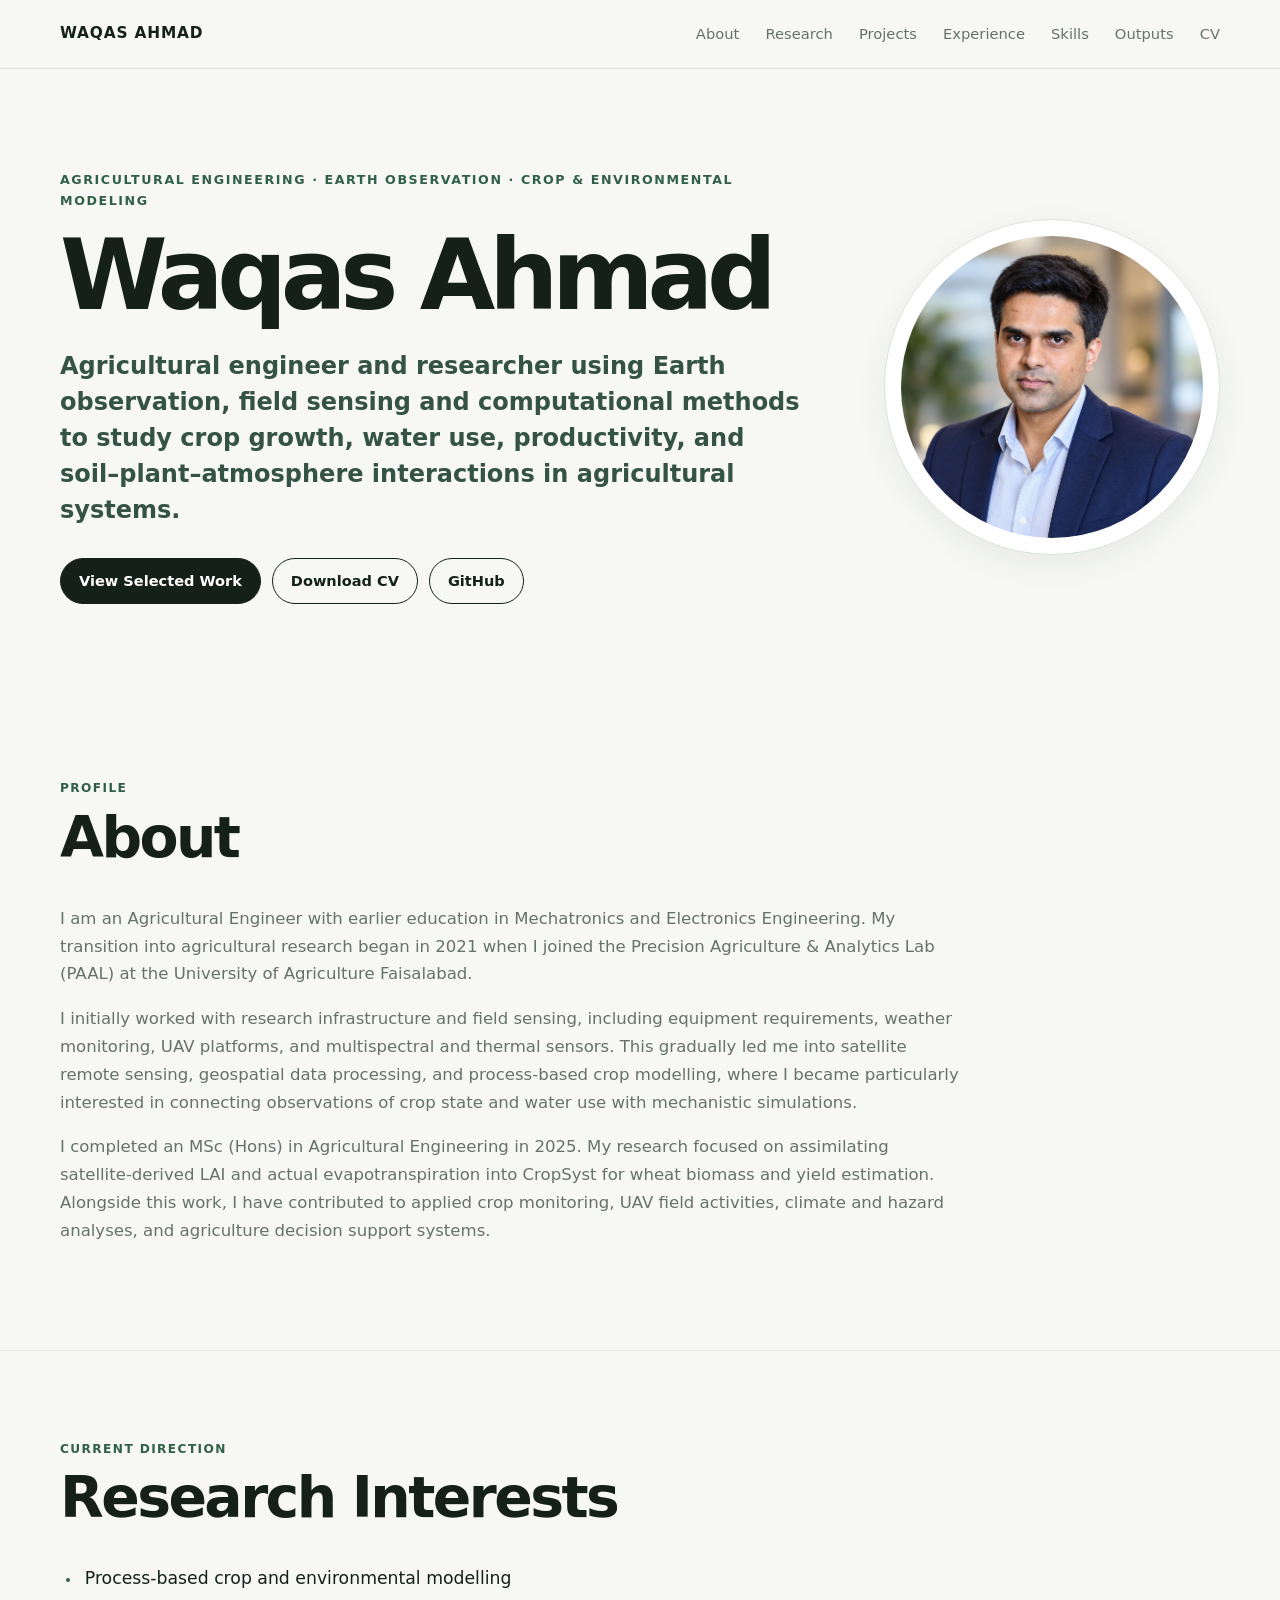
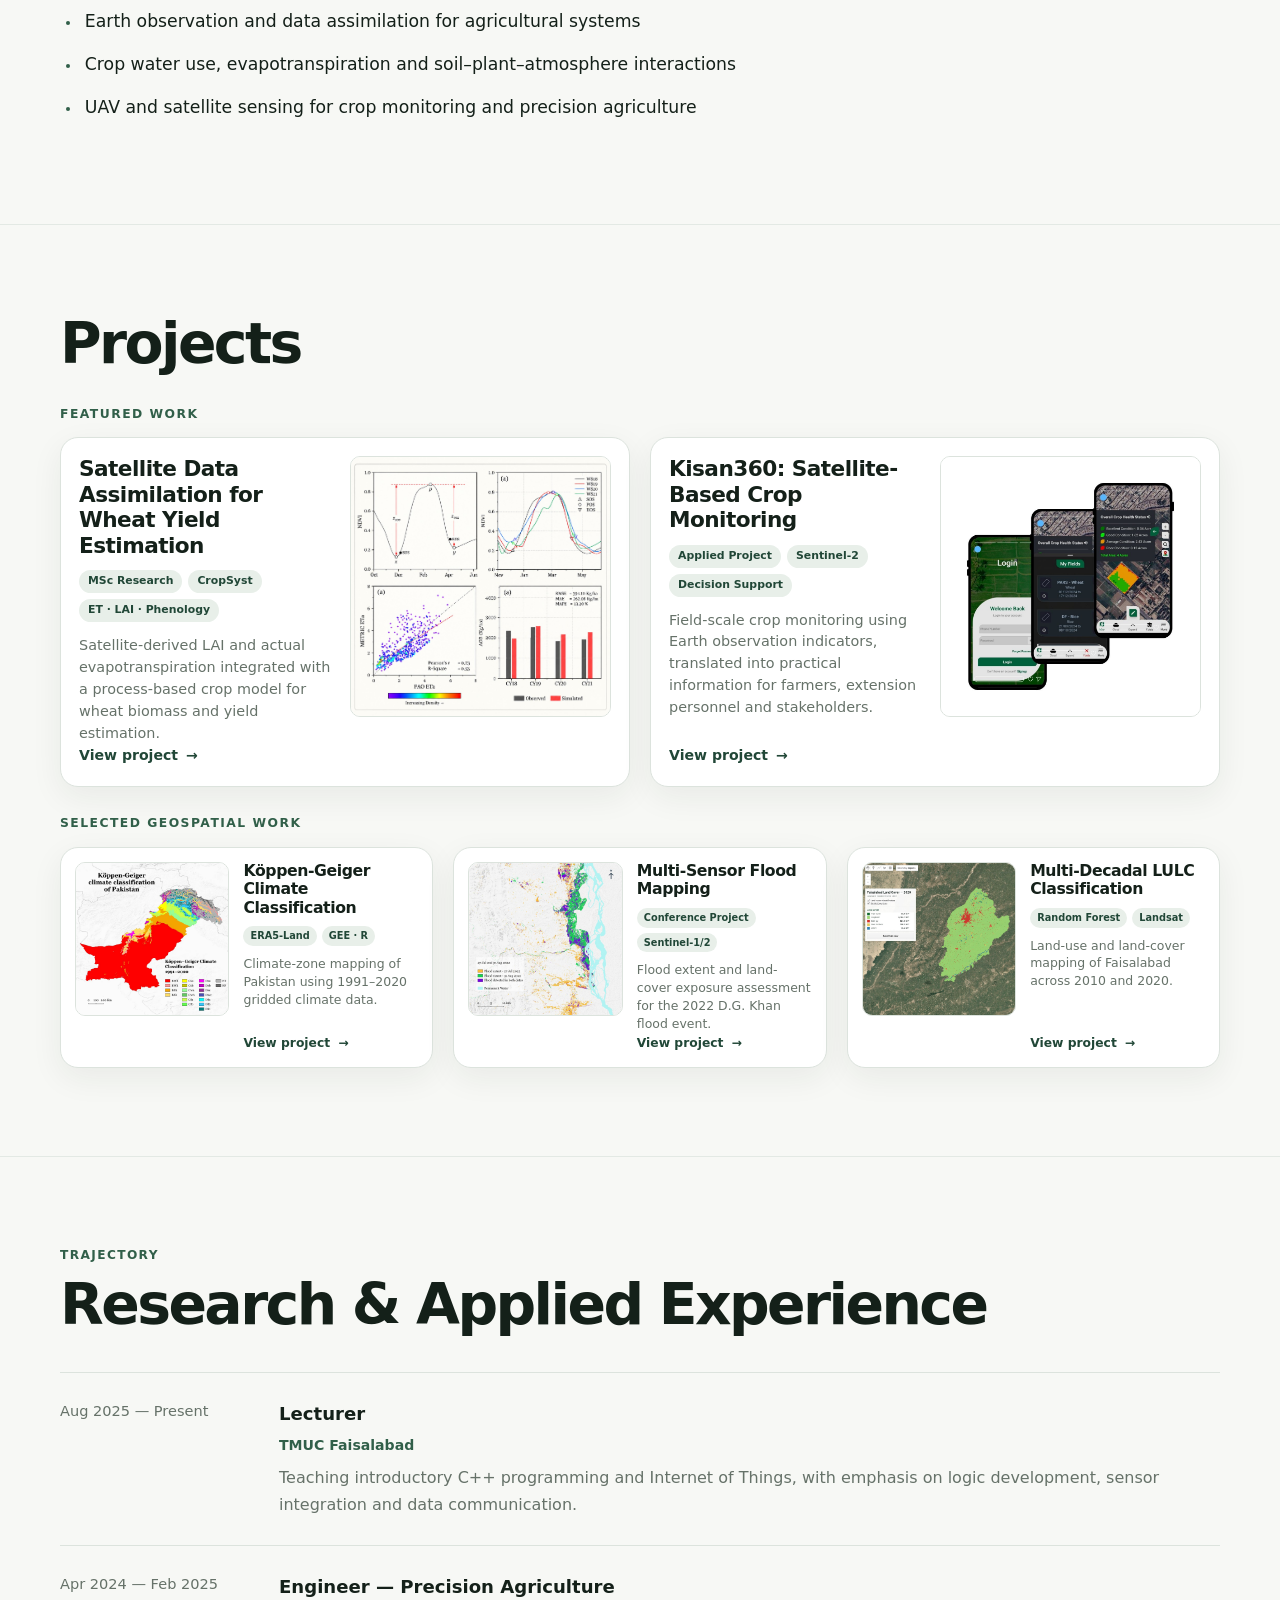
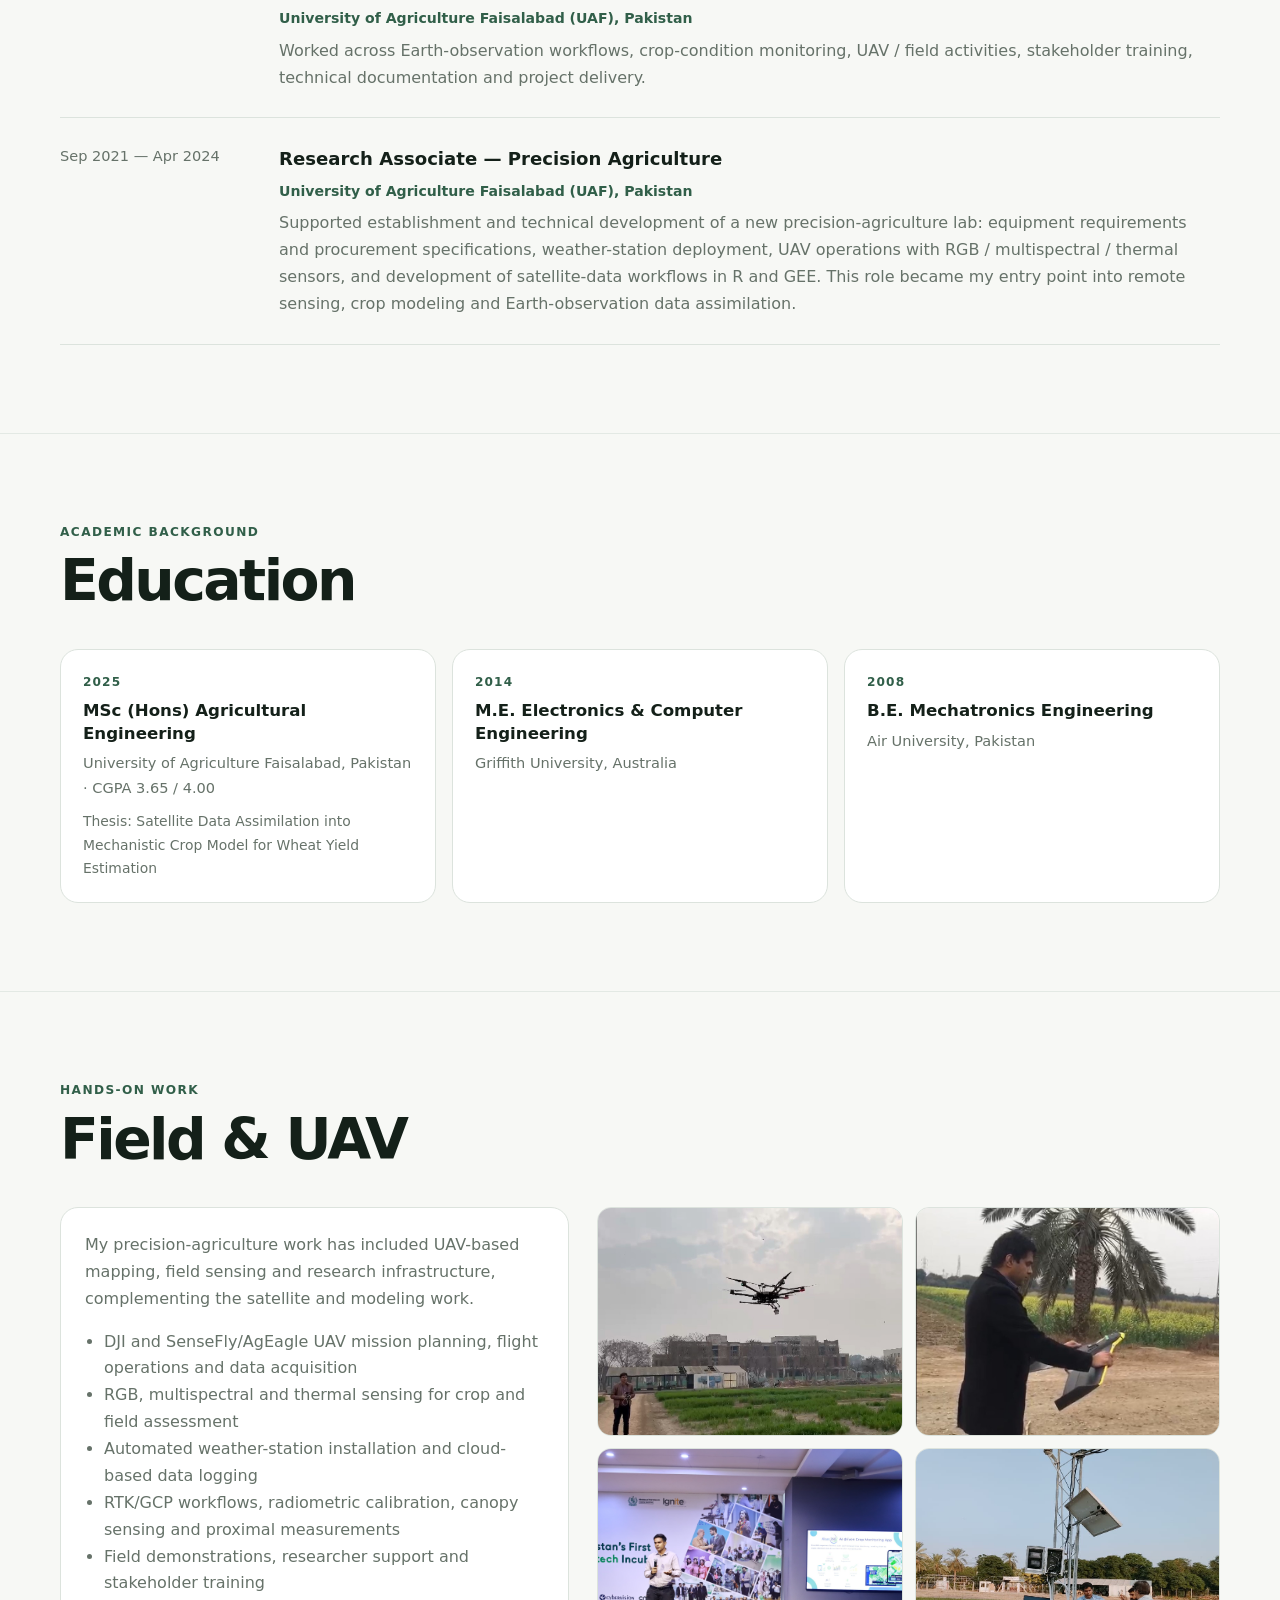
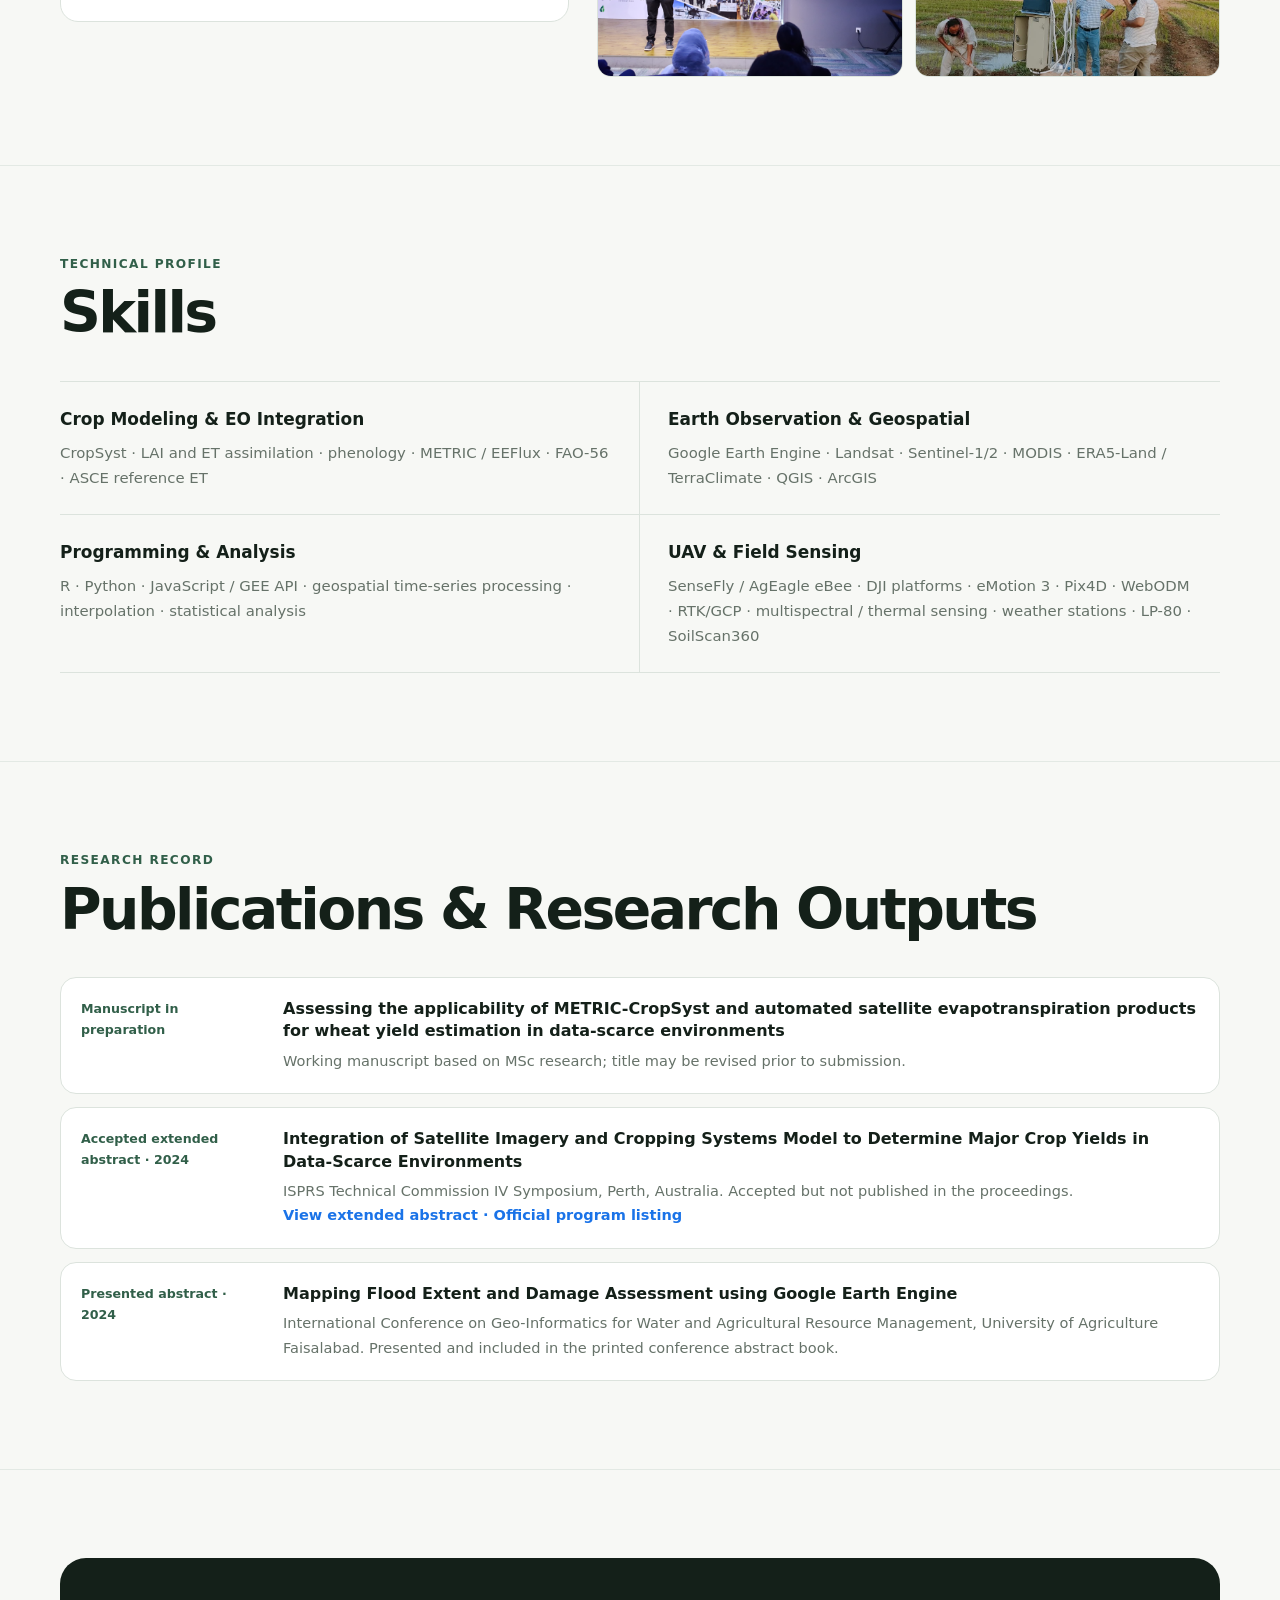
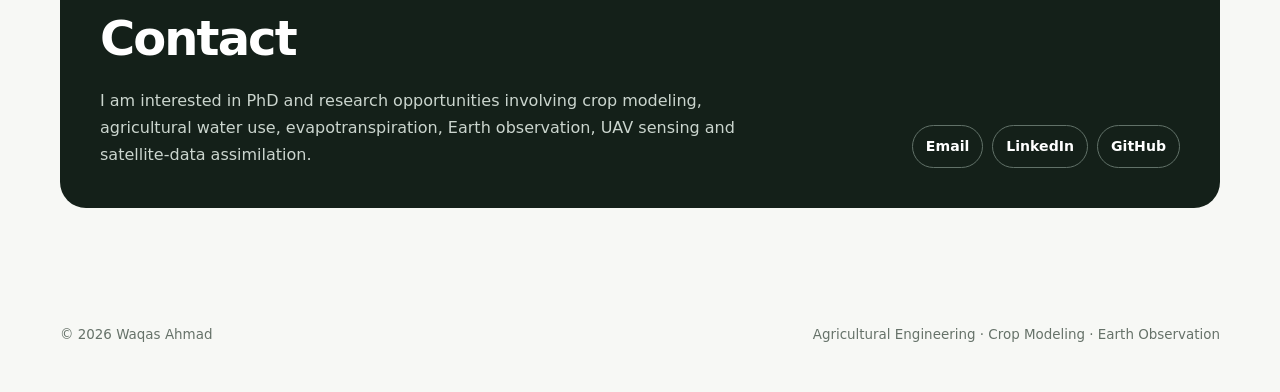
==== commit a784f63f: "Pic Style Round" ====
--- a/index.html
+++ b/index.html
@@ -201,7 +201,7 @@
               <span>Random Forest</span>
               <span>Landsat</span>
             </div>
-            <p>Land-use and land-cover mapping of Faisalabad across 2000, 2010 and 2020.</p>
+            <p>Land-use and land-cover mapping of Faisalabad across 2010 and 2020.</p>
           </div>
           <a class="project-link" href="projects/lulc-classification.html">View project <span>→</span></a>
         </div>
--- a/styles.css
+++ b/styles.css
@@ -62,11 +62,11 @@
 .button.primary{background:var(--text);color:#fff}
 .portrait{
   padding:16px;background:var(--surface);border:1px solid var(--line);
-  border-radius:26px;box-shadow:var(--shadow)
+  border-radius:50%;box-shadow:var(--shadow)
 }
 .portrait img{
-  width:100%;aspect-ratio:1/1.13;object-fit:cover;object-position:center 27%;
-  border-radius:17px
+  width:100%;aspect-ratio:1/1;object-fit:cover;object-position:center 27%;
+  border-radius:50%
 }
 .quick-facts{
   margin-top:36px;border-top:1px solid var(--line);
